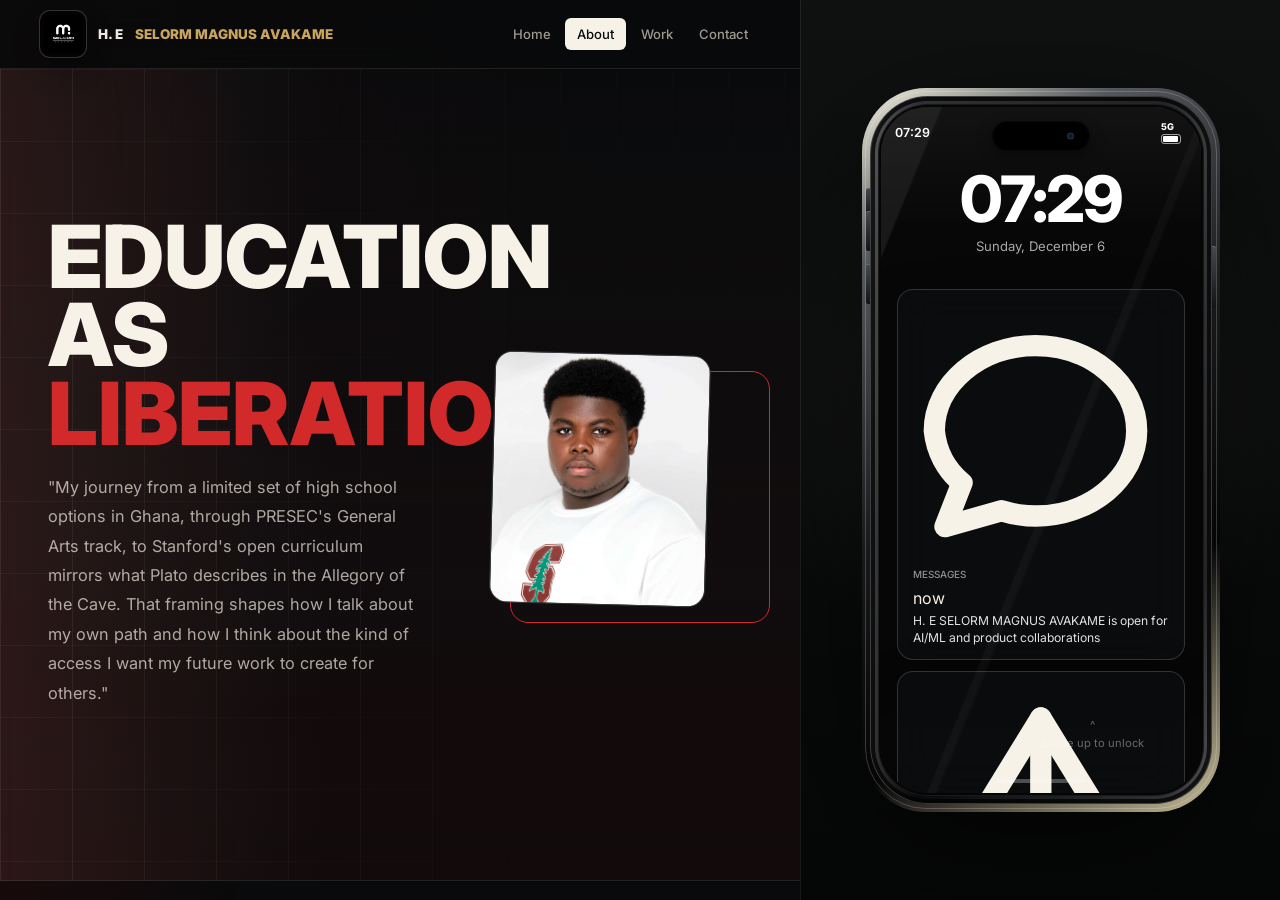
==== about.html @ 9b8eb547 "m" ====
<!doctype html>
<html lang="en">
  <head>
    <meta charset="UTF-8" />
    <meta name="viewport" content="width=device-width, initial-scale=1.0" />
    <title>About · H. E SELORM MAGNUS AVAKAME | Stanford CS</title>
    <link rel="preconnect" href="https://fonts.googleapis.com" />
    <link
      href="https://fonts.googleapis.com/css2?family=Lora:ital,wght@0,400;0,500;0,600;1,400;1,500&family=Inter:wght@300;400;500;600;700;800&family=JetBrains+Mono:wght@400;500&display=swap"
      rel="stylesheet"
    />
    <style>
      *,
      *::before,
      *::after {
        box-sizing: border-box;
        margin: 0;
        padding: 0;
      }
      :root {
        --bg: #0b0a0f;
        --bg2: #111018;
        --surface: rgba(255, 255, 255, 0.03);
        --surface2: rgba(255, 255, 255, 0.065);
        --border: rgba(255, 255, 255, 0.07);
        --border2: rgba(255, 255, 255, 0.13);
        --text: #ede9e0;
        --text2: #9e9a90;
        --text3: #5a5750;
        --accent: #8c1515;
        --accent2: #b83a4b;
        --teal: #2bae66;
      }
      html {
        scroll-behavior: smooth;
        scrollbar-width: thin;
      }
      body {
        background: var(--bg);
        color: var(--text);
        font-family: "Inter", sans-serif;
        overflow-x: hidden;
        line-height: 1.6;
      }
      body.light {
        --bg: #f7f4ef;
        --bg2: #ede9e0;
        --surface: rgba(0, 0, 0, 0.03);
        --surface2: rgba(0, 0, 0, 0.055);
        --border: rgba(0, 0, 0, 0.07);
        --border2: rgba(0, 0, 0, 0.13);
        --text: #18160f;
        --text2: #5a5750;
        --text3: #a09890;
      }
      .layout {
        display: grid;
        grid-template-columns: 1fr 480px;
        min-height: 100vh;
      }
      .portfolio-side {
        overflow-y: auto;
        height: 100vh;
      }
      .iphone-side {
        position: sticky;
        top: 0;
        height: 100vh;
        display: flex;
        align-items: center;
        justify-content: center;
        background: radial-gradient(
          ellipse 70% 80% at 60% 40%,
          #1a1535 0%,
          var(--bg) 70%
        );
        border-left: 1px solid var(--border);
        overflow: hidden;
        user-select: none;
        isolation: isolate;
      }

      /* ── NAV ── */
      nav {
        position: sticky;
        top: 0;
        z-index: 100;
        backdrop-filter: blur(24px);
        background: rgba(11, 10, 15, 0.75);
        border-bottom: 1px solid var(--border);
        padding: 0 2.5rem;
      }
      body.light nav {
        background: rgba(247, 244, 239, 0.85);
      }
      .nav-inner {
        display: flex;
        align-items: center;
        justify-content: space-between;
        height: 60px;
        gap: 0.5rem;
      }
      .nav-logo {
        font-family: "Lora", serif;
        font-size: 1.15rem;
        font-weight: 500;
        color: var(--text);
        white-space: nowrap;
        flex-shrink: 0;
      }
      .nav-logo em {
        color: var(--accent);
        font-style: italic;
      }
      .nav-links {
        display: flex;
        gap: 0.15rem;
      }
      .nav-links a {
        color: var(--text2);
        text-decoration: none;
        font-size: 0.82rem;
        font-weight: 500;
        padding: 0.35rem 0.75rem;
        border-radius: 100px;
        transition: all 0.2s;
        white-space: nowrap;
      }
      .nav-links a:hover,
      .nav-links a.active {
        color: var(--text);
        background: var(--surface2);
      }
      .nav-right {
        display: flex;
        gap: 0.5rem;
        align-items: center;
        flex-shrink: 0;
      }
      .theme-btn {
        background: var(--surface);
        border: 1px solid var(--border2);
        color: var(--text2);
        border-radius: 100px;
        padding: 0.35rem 0.9rem;
        cursor: pointer;
        font-size: 0.78rem;
        white-space: nowrap;
      }

      /* Hamburger — never shown */
      .nav-hamburger {
        display: none;
      }
      .nav-drawer {
        display: none;
      }

      .scroll-progress {
        position: fixed;
        top: 0;
        left: 0;
        height: 2px;
        background: var(--accent);
        z-index: 999;
        transition: width 0.1s;
      }
      .hero {
        padding: 5rem 2.75rem 4rem;
        border-bottom: 1px solid var(--border);
      }
      .hero-inner {
        display: grid;
        grid-template-columns: 1fr auto;
        gap: 2.5rem;
        align-items: center;
      }
      .hero-kicker {
        display: inline-flex;
        align-items: center;
        gap: 0.6rem;
        font-family: "JetBrains Mono", monospace;
        font-size: 0.7rem;
        color: var(--accent);
        letter-spacing: 0.14em;
        text-transform: uppercase;
        margin-bottom: 2rem;
      }
      .hero-kicker::before {
        content: "";
        width: 2rem;
        height: 1px;
        background: var(--accent);
      }
      .hero h1 {
        font-family: "Lora", serif;
        font-size: clamp(2.2rem, 4vw, 3.4rem);
        font-weight: 500;
        line-height: 1.12;
        margin-bottom: 1.25rem;
      }
      .hero h1 em {
        font-style: italic;
        color: var(--accent);
      }
      .hero-body {
        color: var(--text2);
        font-size: 0.95rem;
        max-width: 400px;
        line-height: 1.8;
        margin-bottom: 2rem;
      }
      .hero-image-col {
        flex-shrink: 0;
      }
      .profile-img {
        width: 200px;
        height: 200px;
        border-radius: 50%;
        object-fit: cover;
        border: 3px solid var(--accent);
        display: block;
      }
      .btn-primary {
        background: var(--accent);
        color: #fff;
        border: none;
        padding: 0.7rem 1.6rem;
        border-radius: 100px;
        font-size: 0.85rem;
        font-weight: 600;
        cursor: pointer;
        transition: all 0.22s;
      }
      .btn-primary:hover {
        background: var(--accent2);
        transform: translateY(-1px);
      }
      section {
        padding: 4.5rem 2.75rem;
        border-bottom: 1px solid var(--border);
      }
      .section-label {
        font-family: "JetBrains Mono", monospace;
        font-size: 0.68rem;
        color: var(--accent);
        letter-spacing: 0.14em;
        text-transform: uppercase;
        margin-bottom: 0.9rem;
      }
      .section-title {
        font-family: "Lora", serif;
        font-size: clamp(1.6rem, 2.5vw, 2.1rem);
        font-weight: 500;
        margin-bottom: 2.25rem;
      }
      .section-title em {
        font-style: italic;
        color: var(--accent);
      }
      .about-copy-full p {
        color: var(--text2);
        margin-bottom: 1rem;
        line-height: 1.85;
        font-size: 0.95rem;
      }
      .skills-cols {
        display: grid;
        grid-template-columns: 1fr 1fr;
        gap: 1rem;
      }
      .skill-group {
        background: var(--surface);
        border: 1px solid var(--border);
        border-radius: 14px;
        padding: 1.2rem;
      }
      .skill-group-name {
        font-size: 0.68rem;
        font-weight: 600;
        text-transform: uppercase;
        color: var(--text3);
        margin-bottom: 0.8rem;
      }
      .pill {
        background: var(--surface2);
        border: 1px solid var(--border);
        border-radius: 100px;
        padding: 0.25rem 0.7rem;
        font-size: 0.72rem;
        color: var(--text2);
        display: inline-block;
        margin: 0.2rem 0.2rem 0 0;
      }
      .service-row {
        display: grid;
        grid-template-columns: auto 1fr auto;
        gap: 1.25rem;
        padding: 1.2rem;
        background: var(--surface);
        border: 1px solid var(--border);
        border-radius: 14px;
        margin-bottom: 0.75rem;
      }
      .service-row:hover {
        border-color: var(--border2);
        background: var(--surface2);
      }
      .svc-num {
        font-family: "JetBrains Mono", monospace;
        font-size: 0.65rem;
        color: var(--text3);
      }
      .svc-title {
        font-size: 0.9rem;
        font-weight: 500;
        margin-bottom: 0.2rem;
      }
      .svc-desc {
        font-size: 0.78rem;
        color: var(--text2);
        line-height: 1.6;
      }
      footer {
        border-top: 1px solid var(--border);
        padding: 1.5rem 2.75rem;
        display: flex;
        justify-content: space-between;
        align-items: center;
      }
      footer p {
        font-size: 0.72rem;
        color: var(--text3);
      }
      .social-row {
        display: flex;
        gap: 0.4rem;
      }
      .soc {
        width: 32px;
        height: 32px;
        border-radius: 7px;
        background: var(--surface);
        border: 1px solid var(--border);
        display: flex;
        align-items: center;
        justify-content: center;
        color: var(--text2);
        text-decoration: none;
        font-size: 0.7rem;
        font-weight: 600;
      }
      .soc:hover {
        border-color: var(--accent);
        color: var(--accent);
      }

      /* iPhone */
      .iphone-aura {
        position: absolute;
        inset: -30px;
        border-radius: 80px;
        background: radial-gradient(
          ellipse at center,
          rgba(91, 95, 214, 0.12) 0%,
          transparent 65%
        );
        animation: aura 5s ease-in-out infinite alternate;
      }
      @keyframes aura {
        to { opacity: 0.6; }
      }
      .iphone-wrap {
        position: relative;
        width: 320px;
        height: 680px;
        filter: drop-shadow(0 40px 70px rgba(0, 0, 0, 0.75));
        z-index: 1;
      }
      .iphone-frame {
        position: absolute;
        inset: 0;
        border-radius: 52px;
        background: linear-gradient(145deg, #3f3f41 0%, #2c2c2e 35%, #1c1c1e 70%, #2a2a2c 100%);
        box-shadow:
          inset 0 0 0 1px rgba(255, 255, 255, 0.14),
          inset 0 1px 0 rgba(255, 255, 255, 0.22),
          0 0 0 0.5px #000;
      }
      .iphone-screen {
        position: absolute;
        top: 7px; left: 7px; right: 7px; bottom: 7px;
        border-radius: 45px;
        overflow: hidden;
        background: #000;
        isolation: isolate;
        overscroll-behavior: contain;
      }
      .iphone-screen-inner {
        position: absolute;
        inset: 0;
        overflow-y: auto;
        overscroll-behavior: contain;
      }
      .phone-btn-l {
        position: absolute;
        left: -4px;
        background: #2c2c2e;
        width: 4px;
        border-radius: 2px 0 0 2px;
      }
      .phone-btn-r {
        position: absolute;
        right: -4px;
        background: #2c2c2e;
        width: 4px;
        border-radius: 0 2px 2px 0;
      }
      .vol-up { top: 115px; height: 40px; }
      .vol-dn { top: 168px; height: 40px; }
      .mute { top: 92px; height: 28px; }
      .power { top: 150px; height: 62px; }
      .camera-bump {
        position: absolute;
        top: 13px; right: 13px;
        width: 60px; height: 60px;
        background: linear-gradient(145deg, #3a3a3c, #2c2c2e);
        border-radius: 16px;
        border: 1px solid rgba(255, 255, 255, 0.08);
        display: flex;
        align-items: center;
        justify-content: center;
      }
      .cam-lenses {
        display: grid;
        grid-template-columns: 1fr 1fr;
        gap: 3px;
        padding: 4px;
      }
      .cam-lens {
        width: 13px; height: 13px;
        border-radius: 50%;
        background: #1a1a1c;
        border: 1px solid rgba(255, 255, 255, 0.1);
        box-shadow: inset 0 0 5px rgba(91, 95, 214, 0.2);
      }
      .cam-lens.small { width: 9px; height: 9px; background: #111; margin-top: 4px; }
      .cam-flash {
        position: absolute;
        bottom: 10px; right: 10px;
        width: 6px; height: 6px;
        border-radius: 50%;
        background: #c9a96e;
        box-shadow: 0 0 5px rgba(201, 169, 110, 0.5);
      }
      .dynamic-island {
        position: absolute;
        top: 12px; left: 50%;
        transform: translateX(-50%);
        width: 90px; height: 28px;
        background: #000;
        border-radius: 20px;
        z-index: 50;
        transition: all 0.4s cubic-bezier(0.34, 1.56, 0.64, 1);
        cursor: pointer;
      }
      .dynamic-island.expanded { width: 220px; height: 72px; top: 8px; }
      .di-content {
        display: none;
        align-items: center;
        justify-content: space-between;
        padding: 0.45rem 0.85rem;
        height: 100%;
      }
      .dynamic-island.expanded .di-content { display: flex; }
      .di-music { font-size: 0.6rem; color: rgba(255, 255, 255, 0.7); }
      .di-music strong { display: block; color: #fff; font-size: 0.65rem; margin-bottom: 0.1rem; }
      .di-bars { display: flex; gap: 2px; align-items: flex-end; height: 16px; }
      .di-bar { width: 3px; background: #c9a96e; border-radius: 2px; animation: dibar 1s ease-in-out infinite alternate; }
      .di-bar:nth-child(1) { height: 40%; }
      .di-bar:nth-child(2) { animation-delay: 0.2s; height: 60%; }
      .di-bar:nth-child(3) { animation-delay: 0.4s; height: 100%; }
      @keyframes dibar { to { transform: scaleY(1.8); } }
      .di-cover { width: 36px; height: 36px; border-radius: 8px; flex-shrink: 0; display: flex; align-items: center; justify-content: center; font-size: 1.1rem; }
      .status-bar {
        position: absolute;
        top: 0; left: 0; right: 0;
        height: 50px; z-index: 40;
        display: flex; align-items: center; justify-content: space-between;
        padding: 0 1.2rem 0 0.9rem;
      }
      .status-time { font-size: 0.78rem; font-weight: 600; color: #fff; margin-top: 2px; }
      .battery { display: flex; align-items: center; gap: 1px; }
      .battery-body { width: 20px; height: 10px; border: 1.5px solid rgba(255,255,255,0.6); border-radius: 3px; position: relative; overflow: hidden; }
      .battery-fill { position: absolute; top: 1px; left: 1px; bottom: 1px; width: 80%; background: #fff; border-radius: 1px; }
      .battery-tip { width: 2px; height: 5px; background: rgba(255,255,255,0.4); border-radius: 0 1px 1px 0; }
      .scroll-pill {
        position: absolute;
        bottom: 10px; left: 50%;
        transform: translateX(-50%);
        width: 90px; height: 4px;
        background: rgba(255,255,255,0.28);
        border-radius: 3px; z-index: 50; cursor: pointer;
      }
      #lock-screen {
        background: linear-gradient(160deg, #0a0a2e 0%, #1a0a3e 40%, #0d1b3e 100%);
        display: flex; flex-direction: column; align-items: center;
        justify-content: flex-start; padding-top: 60px; cursor: pointer;
      }
      .lock-bg-orb {
        position: absolute; width: 200px; height: 200px; border-radius: 50%;
        background: radial-gradient(circle, rgba(91,95,214,0.28) 0%, transparent 70%);
        top: 28%; left: 50%; transform: translateX(-50%); pointer-events: none;
      }
      .lock-time { font-size: 4rem; font-weight: 200; color: #fff; letter-spacing: -0.04em; line-height: 1; margin-bottom: 0.3rem; position: relative; z-index: 1; font-family: "Lora", serif; }
      .lock-date { font-size: 0.82rem; color: rgba(255,255,255,0.65); position: relative; z-index: 1; margin-bottom: 2rem; }
      .lock-notif {
        background: rgba(255,255,255,0.11); backdrop-filter: blur(20px);
        border: 1px solid rgba(255,255,255,0.14); border-radius: 16px;
        padding: 0.85rem 0.95rem; margin: 0 1rem 0.7rem;
        width: calc(100% - 2rem); position: relative; z-index: 1;
      }
      .notif-app { font-size: 0.62rem; color: rgba(255,255,255,0.55); margin-bottom: 0.22rem; font-weight: 500; }
      .notif-text { font-size: 0.76rem; color: rgba(255,255,255,0.88); line-height: 1.4; }
      .faceid-ring {
        width: 46px; height: 46px; border-radius: 50%;
        border: 2px solid rgba(255,255,255,0.28);
        display: flex; align-items: center; justify-content: center;
        margin: 0 auto 1.4rem; animation: faceid 3s ease-in-out infinite;
        position: relative; z-index: 1;
      }
      @keyframes faceid {
        0%, 100% { border-color: rgba(255,255,255,0.2); box-shadow: none; }
        50% { border-color: rgba(201,169,110,0.8); box-shadow: 0 0 16px rgba(201,169,110,0.35); }
      }
      .swipe-hint { position: absolute; bottom: 2.5rem; left: 50%; transform: translateX(-50%); text-align: center; color: rgba(255,255,255,0.38); font-size: 0.7rem; z-index: 1; pointer-events: none; }
      .swipe-arrow { display: block; animation: swipeup 2s ease-in-out infinite; }
      @keyframes swipeup {
        0%, 100% { transform: translateY(0); opacity: 0.38; }
        50% { transform: translateY(-9px); opacity: 0.8; }
      }
      #home-screen {
        background: linear-gradient(160deg, #0d0d2e 0%, #1a0d3d 50%, #0a1528 100%);
        display: none; flex-direction: column; overflow: hidden;
      }
      .home-wallpaper-orb { position: absolute; width: 260px; height: 260px; border-radius: 50%; background: radial-gradient(circle, rgba(79,70,229,0.22) 0%, transparent 70%); top: 13%; left: 50%; transform: translateX(-50%); pointer-events: none; }
      .home-wallpaper-orb2 { position: absolute; width: 150px; height: 150px; border-radius: 50%; background: radial-gradient(circle, rgba(44,196,168,0.13) 0%, transparent 70%); bottom: 22%; right: 8%; pointer-events: none; }
      .home-grid { padding: 54px 14px 8px; display: grid; grid-template-columns: repeat(4, 1fr); gap: 11px; flex: 1; position: relative; z-index: 5; align-content: start; }
      .app-icon { display: flex; flex-direction: column; align-items: center; gap: 5px; cursor: pointer; transition: transform 0.15s; -webkit-tap-highlight-color: transparent; user-select: none; }
      .app-icon:active { transform: scale(0.86); }
      .app-icon-img { width: 48px; height: 48px; border-radius: 12px; display: flex; align-items: center; justify-content: center; box-shadow: 0 4px 14px rgba(0,0,0,0.45); position: relative; overflow: hidden; }
      .app-label { font-size: 0.58rem; color: rgba(255,255,255,0.83); font-weight: 500; text-align: center; text-shadow: 0 1px 3px rgba(0,0,0,0.6); }
      .dock { position: absolute; bottom: 16px; left: 14px; right: 14px; background: rgba(255,255,255,0.11); backdrop-filter: blur(22px); border: 1px solid rgba(255,255,255,0.14); border-radius: 20px; padding: 11px; display: grid; grid-template-columns: repeat(4, 1fr); gap: 8px; z-index: 10; }
      .widget-row { padding: 0 14px 12px; display: flex; gap: 9px; position: relative; z-index: 5; }
      .widget { background: rgba(255,255,255,0.09); backdrop-filter: blur(15px); border: 1px solid rgba(255,255,255,0.09); border-radius: 14px; flex: 1; padding: 0.6rem; overflow: hidden; }
      .widget-title { font-size: 0.54rem; color: rgba(255,255,255,0.48); text-transform: uppercase; letter-spacing: 0.08em; margin-bottom: 0.25rem; }
      .widget-val { font-size: 1.2rem; font-weight: 700; color: #fff; }
      #app-screen { position: absolute; inset: 0; background: #f2f2f7; display: none; flex-direction: column; z-index: 70; border-radius: 45px; overflow: hidden; opacity: 0; transform: scale(0.85); transition: all 0.35s cubic-bezier(0.34, 1.56, 0.64, 1); }
      #app-screen.visible { display: flex; opacity: 1; transform: scale(1); }
      .app-header { padding: 52px 0.95rem 0.95rem; display: flex; align-items: center; justify-content: space-between; flex-shrink: 0; }
      .app-header-title { font-size: 0.95rem; font-weight: 700; color: #fff; }
      .app-close { background: rgba(255,255,255,0.2); border: none; color: #fff; width: 28px; height: 28px; border-radius: 50%; display: flex; align-items: center; justify-content: center; cursor: pointer; font-size: 0.9rem; }
      .app-body { flex: 1; overflow-y: scroll; -webkit-overflow-scrolling: touch; padding: 0.85rem; background: #f2f2f7; overscroll-behavior: contain; }
      .app-body::-webkit-scrollbar { width: 0; }
      #control-center { position: absolute; inset: 0; background: rgba(0,0,0,0.5); backdrop-filter: blur(32px); z-index: 60; display: none; padding: 58px 11px 18px; flex-direction: column; gap: 9px; }
      #control-center.visible { display: flex; }
      .cc-row { display: grid; grid-template-columns: 1fr 1fr; gap: 9px; }
      .cc-tile { background: rgba(255,255,255,0.14); border-radius: 14px; padding: 0.8rem; display: flex; align-items: center; gap: 0.55rem; cursor: pointer; }
      .cc-tile.wide { grid-column: span 2; }
      .cc-tile-label { font-size: 0.7rem; color: #fff; font-weight: 500; }
      .cc-close { align-self: center; background: rgba(255,255,255,0.14); border: none; color: #fff; width: 36px; height: 36px; border-radius: 50%; font-size: 0.9rem; cursor: pointer; margin-top: auto; }

      /* ── RESPONSIVE ── */
      @media (max-width: 960px) {
        .layout { grid-template-columns: 1fr; }
        .iphone-side { display: none; }
        .hero-inner { grid-template-columns: 1fr; text-align: center; }
        .hero-image-col { display: flex; justify-content: center; }
        .profile-img { width: 150px; height: 150px; }
        .hero-body { max-width: 100%; }
        .hero h1 { font-size: clamp(1.9rem, 6vw, 2.8rem); }
        section { padding: 3rem 1.5rem; }
        .hero { padding: 3.5rem 1.5rem 3rem; }
        nav { padding: 0 1.5rem; }
        footer { padding: 1.5rem; }
      }

      @media (max-width: 640px) {
        nav { padding: 0 1rem; }
        .nav-logo { font-size: 0.95rem; }
        .nav-links a { font-size: 0.75rem; padding: 0.3rem 0.55rem; }
        .theme-btn { padding: 0.3rem 0.65rem; font-size: 0.73rem; }
        .skills-cols { grid-template-columns: 1fr; }
      }

      @media (max-width: 400px) {
        .nav-links a { font-size: 0.7rem; padding: 0.28rem 0.45rem; }
        .theme-btn { display: none; }
      }
    </style>
    <link rel="icon" href="images/logo.jpeg" type="image/jpeg" />
    <link rel="stylesheet" href="css/explosive.css" />
    <link rel="stylesheet" href="css/studio.css?v=profile-links1" />
  </head>
  <body>
    <div class="scroll-progress" id="scrollProgress"></div>

    <div class="layout">
      <div class="portfolio-side" id="portfolioSide">
        <nav>
          <div class="nav-inner">
            <div class="nav-logo">
              <span class="brand-logo" aria-hidden="true">
                <img class="brand-logo-img" data-asset="logo" src="images/logo.jpeg" alt="" onerror="this.hidden=true;this.nextElementSibling.hidden=false" />
                <span class="brand-logo-fallback" hidden>SM</span>
              </span>
              H. E <em>SELORM MAGNUS AVAKAME</em>
            </div>
            <div class="nav-links">
              <a href="index.html">Home</a>
              <a href="about.html" class="active">About</a>
              <a href="work.html">Work</a>
              <a href="contact.html">Contact</a>
            </div>
          </div>
        </nav>

        <section class="hero" id="hero">
          <div class="hero-inner">
            <div class="hero-text">
              <!-- <div class="hero-kicker">Personal Story</div> -->
              <h1>Education as <em>liberation.</em></h1>
              <p class="hero-body">
                "My journey from a limited set of high school options in Ghana,
                through PRESEC's General Arts track, to Stanford's open
                curriculum mirrors what Plato describes in the Allegory of the
                Cave. That framing shapes how I talk about my own path and how I
                think about the kind of access I want my future work to create
                for others."
              </p>
            </div>
            <div class="hero-image-col">
              <img
                class="profile-img profile-image profile-photo"
                data-asset="portrait"
                src="images/selorm.jpeg"
                alt="H. E SELORM MAGNUS AVAKAME"
                onerror="this.hidden=true;this.nextElementSibling.hidden=false"
              />
              <div
                class="profile-img profile-image profile-mark"
                role="img"
                aria-label="H. E SELORM MAGNUS AVAKAME"
                hidden
              >
                SM
              </div>
            </div>
          </div>
        </section>

        <section id="full-bio">
          <div class="section-label">Extended Bio</div>
          <h2 class="section-title">
            From Accra to Stanford,<br /><em>building with purpose.</em>
          </h2>
          <div class="about-copy-full">
            <p>
              I am a sophomore studying Computer Science (AI track) at Stanford
              University, with additional study for a minor in Earth Systems. I
              came to Stanford as an international student from Accra, Ghana, on
              a full ride for a
              <strong>$400,000 Leland Scholarship</strong> covering meals,
              tuition, room, and board.
            </p>
            <p>
              My long-term goal is to launch a climate tech startup at the
              intersection of AI, machine learning, and human-computer
              interaction, while building an accelerator for African startups.
              The work I am most proud of so far sits at the meeting point of
              software and social impact: a published iOS app shipped to
              thousands of users, a Flutter safety app that won a national
              hackathon, and earlier work upcycling plastic waste into school
              furniture in Ghana.
            </p>
            <p>
              I think of education as liberation and self-discovery. My journey
              from a limited set of high school options in Ghana, through
              PRESEC's General Arts track, to Stanford's open curriculum mirrors
              what Plato describes in the Allegory of the Cave. That framing
              shapes how I talk about my own path and how I think about the kind
              of access I want my future work to create for others.
            </p>
            <p>
              When I'm not coding, you'll find me deeply embedded in Football
              Twitter culture (which became the subject of my PWR 2 paper),
              learning to swim at Stanford, or exploring Japanese, American, and
              Indian/Pakistani cuisine around the Bay Area. My partner is based
              at Kenyatta University in Nairobi, and I split my time between
              Ujamaa House and Accra during breaks.
            </p>
          </div>
        </section>

        <section id="philosophy">
          <div class="section-label">My Philosophy</div>
          <h2 class="section-title">What drives me.</h2>
          <div class="service-row">
            <span class="svc-num">01</span>
            <div>
              <div class="svc-title">Education as Liberation</div>
              <div class="svc-desc">
                I believe access to quality education is the most powerful lever
                for changing lives and communities. The Leland Scholarship made
                Stanford possible for me — I want to build similar pathways for
                others.
              </div>
            </div>
          </div>
          <div class="service-row">
            <span class="svc-num">02</span>
            <div>
              <div class="svc-title">AI for Climate & Africa</div>
              <div class="svc-desc">
                Technology should serve the places and people who need it most —
                not just the wealthiest markets. My AI/ML building focus
                on adapting AI to smallholder agriculture and climate
                resilience.
              </div>
            </div>
          </div>
          <div class="service-row">
            <span class="svc-num">03</span>
            <div>
              <div class="svc-title">Building in Public</div>
              <div class="svc-desc">
                I share what I learn so others can follow. Open source, open
                notes, open doors. The projects I build are documented, the
                work I do is shared, and the accelerator I'm building is
                designed to be replicated.
              </div>
            </div>
          </div>
        </section>

        <section id="interests">
          <div class="section-label">Beyond the Classroom</div>
          <h2 class="section-title">What I do for <em>fun.</em></h2>
          <div class="skills-cols">
            <div class="skill-group">
              <div class="skill-group-name">Football (Soccer)</div>
              <div class="skill-pills">
                <span class="pill">Massive fan</span
                ><span class="pill">Football Twitter</span
                ><span class="pill">PWR paper subject</span>
              </div>
            </div>
            <div class="skill-group">
              <div class="skill-group-name">Creative</div>
              <div class="skill-pills">
                <span class="pill">Photography</span
                ><span class="pill">Drawing</span
                ><span class="pill">Swimming (learning!)</span>
              </div>
            </div>
            <div class="skill-group">
              <div class="skill-group-name">Food</div>
              <div class="skill-pills">
                <span class="pill">Japanese sushi</span
                ><span class="pill">American burgers</span
                ><span class="pill">Indian/Pakistani</span>
              </div>
            </div>
            <div class="skill-group">
              <div class="skill-group-name">Community</div>
              <div class="skill-pills">
                <span class="pill">Partner at Kenyatta University</span
                ><span class="pill">Ujamaa House resident (2025–2027)</span>
              </div>
            </div>
          </div>
        </section>

        <footer>
          <p>© 2025 H. E SELORM MAGNUS AVAKAME — Stanford, CA</p>
          <div class="social-row">
            <a href="https://github.com/smagnusavakame" class="soc" target="_blank" rel="noreferrer">GH</a>
            <a href="https://www.linkedin.com/in/selavamag/?isSelfProfile=false" class="soc" target="_blank" rel="noreferrer">LI</a>
            <a href="mailto:smagnusa@stanford.edu" class="soc">EM</a>
          </div>
        </footer>
      </div>

      <div class="iphone-side">
        <div class="iphone-aura"></div>
        <div class="iphone-wrap">
          <div class="phone-btn-l mute"></div>
          <div class="phone-btn-l vol-up"></div>
          <div class="phone-btn-l vol-dn"></div>
          <div class="phone-btn-r power"></div>
          <div class="iphone-frame">
            <div class="camera-bump">
              <div class="cam-lenses">
                <div class="cam-lens"></div>
                <div class="cam-lens"></div>
                <div class="cam-lens small"></div>
              </div>
              <div class="cam-flash"></div>
            </div>
          </div>
          <div class="iphone-screen" id="iphoneScreen">
            <div class="dynamic-island" id="dynamicIsland">
              <div class="di-content">
                <div class="di-cover" style="background: #8c1515">🎵</div>
                <div class="di-music">
                  <strong id="diTitle">Afrobeats Mix</strong
                  ><span id="diSub">Now Playing</span>
                </div>
                <div class="di-bars">
                  <div class="di-bar"></div>
                  <div class="di-bar"></div>
                  <div class="di-bar"></div>
                </div>
              </div>
            </div>
            <div class="status-bar">
              <div class="status-time" id="statusTime">9:41</div>
              <div class="battery">
                <div class="battery-body"><div class="battery-fill"></div></div>
                <div class="battery-tip"></div>
              </div>
            </div>
            <div class="scroll-pill" id="scrollPill" onclick="goHome()"></div>
            <div id="control-center">
              <div class="cc-row">
                <div class="cc-tile" onclick="ccToggle(this)">
                  <div class="cc-tile-label">Wi-Fi</div>
                </div>
                <div class="cc-tile" onclick="ccToggle(this)">
                  <div class="cc-tile-label">Bluetooth</div>
                </div>
              </div>
              <div class="cc-row">
                <div class="cc-tile wide" style="flex-direction:column;align-items:flex-start;gap:0.4rem">
                  <div class="cc-tile-label">Brightness</div>
                  <input type="range" class="cc-slider" value="70" />
                </div>
              </div>
              <button class="cc-close" onclick="closeCC()">✕</button>
            </div>
            <div class="iphone-screen-inner" id="lock-screen">
              <div class="lock-bg-orb"></div>
              <div class="lock-time" id="lockTime">9:41</div>
              <div class="lock-date" id="lockDate">Stanford · June 2026</div>
              <div class="faceid-ring">👤</div>
              <div class="lock-notif">
                <div class="notif-app">Portfolio</div>
                <div class="notif-text">H. E SELORM MAGNUS AVAKAME is open for AI/ML collaborations</div>
              </div>
              <div class="lock-notif">
                <div class="notif-app">Katalyze Africa</div>
                <div class="notif-text">New chapter application received from Nairobi</div>
              </div>
              <div class="swipe-hint">
                <span class="swipe-arrow">↑</span>Swipe up to unlock
              </div>
            </div>
            <div class="iphone-screen-inner" id="home-screen">
              <div class="home-wallpaper-orb"></div>
              <div class="home-wallpaper-orb2"></div>
              <div class="home-grid" id="homeGrid"></div>
              <div class="widget-row">
                <div class="widget">
                  <div class="widget-title">GPA</div>
                  <div class="widget-val">3.94</div>
                </div>
                <div class="widget">
                  <div class="widget-title">Apps</div>
                  <div class="widget-val">1k+</div>
                </div>
                <div class="widget">
                  <div class="widget-title">Countries</div>
                  <div class="widget-val">8+</div>
                </div>
              </div>
              <div class="dock" id="dock"></div>
            </div>
            <div class="iphone-screen-inner" id="app-screen">
              <div class="app-header" id="appHeader">
                <div class="app-header-title" id="appTitle">App</div>
                <button class="app-close" onclick="closeApp()">✕</button>
              </div>
              <div class="app-body" id="appBody"></div>
            </div>
          </div>
        </div>
      </div>
    </div>

    <script>
      let unlocked = false, currentApp = null;

      function updateClock() {
        const n = new Date(),
          h = n.getHours().toString().padStart(2, "0"),
          m = n.getMinutes().toString().padStart(2, "0"),
          t = h + ":" + m;
        if (document.getElementById("statusTime"))
          document.getElementById("statusTime").textContent = t;
        if (document.getElementById("lockTime"))
          document.getElementById("lockTime").textContent = t;
        const days = ["Sunday","Monday","Tuesday","Wednesday","Thursday","Friday","Saturday"],
          months = ["January","February","March","April","May","June","July","August","September","October","November","December"];
        if (document.getElementById("lockDate"))
          document.getElementById("lockDate").textContent =
            days[n.getDay()] + ", " + months[n.getMonth()] + " " + n.getDate();
      }
      updateClock();
      setInterval(updateClock, 30000);

      function toggleTheme() { document.body.classList.toggle("light"); }

      const ps = document.getElementById("portfolioSide"),
        sp = document.getElementById("scrollProgress");
      ps.addEventListener("scroll", function () {
        const pct = (ps.scrollTop / (ps.scrollHeight - ps.clientHeight)) * 100;
        sp.style.width = pct + "%";
      });

      const lockDiv = document.getElementById("lock-screen"),
        homeDiv = document.getElementById("home-screen");

      function unlock() {
        if (unlocked) return;
        unlocked = true;
        lockDiv.style.transition = "transform .4s ease,opacity .4s";
        lockDiv.style.transform = "translateY(-100%)";
        lockDiv.style.opacity = "0";
        setTimeout(() => {
          lockDiv.style.display = "none";
          homeDiv.style.display = "flex";
          homeDiv.style.opacity = "1";
          renderHomeScreen();
        }, 380);
      }
      lockDiv.addEventListener("click", unlock);

      function goHome() {
        const appScr = document.getElementById("app-screen");
        if (appScr.classList.contains("visible")) { closeApp(); return; }
        if (document.getElementById("control-center").classList.contains("visible")) closeCC();
      }
      function closeCC() { document.getElementById("control-center").classList.remove("visible"); }
      function ccToggle(el) { el.style.background = el.style.background ? "" : "rgba(255,255,255,0.28)"; }
      function closeApp() { document.getElementById("app-screen").classList.remove("visible"); currentApp = null; }
      function openApp(name) {
        if (!unlocked) unlock();
        currentApp = name;
        const titles = { portfolio: "About Magnus", projects: "Projects", skills: "Skills", resume: "Resume", contact: "Contact", music: "Music" };
        document.getElementById("appTitle").textContent = titles[name] || name;
        document.getElementById("appHeader").style.background = "linear-gradient(135deg,#8C1515,#b83a3a)";
        let html = "";
        if (name === "portfolio")
          html = `<div style="background:#8C1515;padding:1rem;border-radius:12px;color:#fff;margin-bottom:.7rem"><div style="font-size:1rem;font-weight:700">H. E SELORM MAGNUS AVAKAME</div><div>Stanford CS · AI Track · Leland Scholar</div></div><div style="padding:.5rem 0;color:#333;font-size:.82rem;line-height:1.7">CS student at Stanford. Building at intersection of AI, climate tech, and African innovation. Founder of Katalyze Africa. 2x African Service Fellow.</div>`;
        else if (name === "projects")
          html = `<div style="background:#fff;border-radius:12px;margin-bottom:.7rem;padding:.8rem"><div style="font-weight:600">Drop It Off — iOS App</div><div style="font-size:.75rem;color:#666">4.8★ · 1K+ downloads · Swift + Firebase</div></div><div style="background:#fff;border-radius:12px;margin-bottom:.7rem;padding:.8rem"><div style="font-weight:600">CS124 AI Booking Agent</div><div style="font-size:.75rem;color:#666">Python · DSPy · ReAct pattern</div></div>`;
        else if (name === "resume")
          html = `<div style="background:#fff;border-radius:12px;padding:1rem"><div style="font-weight:700">H. E SELORM MAGNUS AVAKAME</div><div>Stanford CS · Class of 2028</div><div style="font-size:.7rem;color:#8e8e93;margin-top:.5rem">Leland Scholar · 2x African Service Fellow</div><button onclick="window.downloadResume ? downloadResume() : showToast('resume','Resume','Download started','Resume')" style="margin-top:1rem;width:100%;background:#8C1515;padding:.6rem;border-radius:8px;border:none;color:#fff;font-weight:600;cursor:pointer">Download Resume PDF</button></div>`;
        else html = '<div style="padding:1rem;color:#8e8e93;text-align:center">Coming soon</div>';
        document.getElementById("appBody").innerHTML = html;
        document.getElementById("app-screen").classList.add("visible");
      }

      function renderHomeScreen() {
        const grid = document.getElementById("homeGrid"), dock = document.getElementById("dock");
        const apps = [
          { name: "portfolio", label: "About", icon: "🏠" },
          { name: "projects", label: "Projects", icon: "🚀" },
          { name: "skills", label: "Skills", icon: "⚡" },
          { name: "resume", label: "Resume", icon: "📄" },
          { name: "contact", label: "Contact", icon: "✉️" },
          { name: "music", label: "Music", icon: "🎵" },
        ];
        if (grid)
          grid.innerHTML = apps.map(a => `<div class="app-icon" onclick="openApp('${a.name}')"><div class="app-icon-img" style="background:linear-gradient(135deg,#8C1515,#b83a3a)">${a.icon}</div><div class="app-label">${a.label}</div></div>`).join("");
        if (dock)
          dock.innerHTML = apps.slice(0, 4).map(a => `<div class="app-icon" onclick="openApp('${a.name}')"><div class="app-icon-img" style="background:linear-gradient(135deg,#8C1515,#b83a3a)">${a.icon}</div></div>`).join("");
      }

      window.openApp = openApp;
      window.closeApp = closeApp;
      window.goHome = goHome;
      window.toggleTheme = toggleTheme;
      renderHomeScreen();
    </script>
    <script src="js/iphone-polish.js?v=profile-links1"></script>
  </body>
</html>
---- css/explosive.css ----
/* Project-wide visual upgrade: sharper portfolio surface + iPhone polish. */
:root {
  --blast-ink: #050506;
  --blast-panel: rgba(12, 13, 14, 0.82);
  --blast-line: rgba(255, 255, 255, 0.12);
  --blast-line-strong: rgba(255, 255, 255, 0.22);
  --blast-red: #ff3030;
  --blast-cardinal: #8c1515;
  --blast-amber: #ffb000;
  --blast-cyan: #00d5ff;
  --blast-green: #61ff8a;
  --blast-paper: #fff7e7;
  --blast-muted: rgba(255, 247, 231, 0.68);
  --blast-shadow: 0 28px 80px rgba(0, 0, 0, 0.52);
  --accent: var(--blast-red);
  --accent2: var(--blast-amber);
  --teal: var(--blast-cyan);
}

body {
  background:
    linear-gradient(135deg, rgba(255, 48, 48, 0.1) 0 1px, transparent 1px 40px),
    linear-gradient(45deg, rgba(0, 213, 255, 0.06) 0 1px, transparent 1px 52px),
    linear-gradient(180deg, #050506 0%, #0d0f0f 48%, #060607 100%) !important;
  color: var(--blast-paper);
}

body::before {
  content: "";
  position: fixed;
  inset: 0;
  z-index: -1;
  pointer-events: none;
  background:
    linear-gradient(112deg, transparent 0 56%, rgba(255, 176, 0, 0.18) 56.15% 57.2%, transparent 57.35%),
    linear-gradient(128deg, transparent 0 68%, rgba(0, 213, 255, 0.14) 68.2% 69.05%, transparent 69.2%),
    linear-gradient(82deg, rgba(255, 48, 48, 0.18) 0 0.9%, transparent 1.05% 100%);
}

body.light {
  --bg: #f8f2e6;
  --bg2: #efe5d2;
  --surface: rgba(5, 5, 6, 0.045);
  --surface2: rgba(5, 5, 6, 0.075);
  --border: rgba(5, 5, 6, 0.11);
  --border2: rgba(5, 5, 6, 0.2);
  --text: #14120d;
  --text2: #514d42;
  --text3: #8b806b;
  --blast-paper: #15120e;
  --blast-muted: rgba(20, 18, 13, 0.68);
}

.layout {
  grid-template-columns: minmax(0, 1fr) 500px;
}

.portfolio-side {
  background:
    linear-gradient(90deg, rgba(255, 48, 48, 0.055), transparent 36%),
    linear-gradient(180deg, rgba(255, 255, 255, 0.025), transparent 28%);
}

nav {
  background: rgba(5, 5, 6, 0.78) !important;
  border-bottom: 1px solid var(--blast-line) !important;
  box-shadow: 0 14px 40px rgba(0, 0, 0, 0.24);
}

body.light nav {
  background: rgba(248, 242, 230, 0.86) !important;
}

.nav-logo {
  display: inline-flex;
  align-items: center;
  gap: 10px;
  font-family: "Inter", sans-serif !important;
  font-weight: 850 !important;
  letter-spacing: 0 !important;
  text-transform: uppercase;
}

.nav-logo::before {
  display: none;
  content: "SM";
}

.brand-logo {
  display: inline-grid;
  place-items: center;
  width: 42px;
  height: 42px;
  border-radius: 9px;
  background: #050506;
  color: #090909;
  font-size: 0.7rem;
  font-weight: 900;
  vertical-align: middle;
  overflow: hidden;
  box-shadow: 0 0 0 1px rgba(255, 255, 255, 0.18), 0 12px 28px rgba(255, 48, 48, 0.25);
}

.brand-logo-img,
.brand-logo-fallback {
  grid-area: 1 / 1;
}

.brand-logo-img {
  width: 100%;
  height: 100%;
  object-fit: contain;
  padding: 4px;
}

.brand-logo-fallback {
  font-size: 0.7rem;
  font-weight: 900;
  line-height: 1;
}

.brand-logo-img[hidden],
.brand-logo-fallback[hidden],
.profile-image[hidden],
.ios-portrait-img[hidden],
.ios-logo-img[hidden],
.ios-sm-mark[hidden] {
  display: none !important;
}

.nav-logo em {
  color: var(--blast-amber) !important;
}

.nav-links a,
.theme-btn,
.btn-primary,
.btn-ghost,
.avail-pill,
.tag,
.project-type,
.pill,
.soc {
  border-radius: 8px !important;
}

.nav-links a:hover,
.nav-links a.active {
  color: #080808 !important;
  background: var(--blast-paper) !important;
}

.theme-btn {
  background: rgba(255, 255, 255, 0.07) !important;
  border-color: var(--blast-line-strong) !important;
  color: var(--blast-paper) !important;
}

.scroll-progress {
  height: 3px !important;
  background: linear-gradient(90deg, var(--blast-red), var(--blast-amber), var(--blast-cyan)) !important;
}

.hero {
  min-height: calc(100vh - 120px);
  display: flex;
  align-items: center;
  padding-top: 3.2rem !important;
  padding-bottom: 2.8rem !important;
  background:
    linear-gradient(118deg, rgba(255, 48, 48, 0.12) 0 21%, transparent 21.2%),
    linear-gradient(62deg, transparent 0 74%, rgba(0, 213, 255, 0.13) 74.2% 78%, transparent 78.2%),
    linear-gradient(180deg, rgba(255, 255, 255, 0.035), transparent 72%);
}

.hero::before {
  content: "";
  position: absolute;
  inset: 0;
  pointer-events: none;
  background:
    repeating-linear-gradient(90deg, rgba(255, 255, 255, 0.045) 0 1px, transparent 1px 82px),
    repeating-linear-gradient(0deg, rgba(255, 255, 255, 0.035) 0 1px, transparent 1px 82px);
  mask-image: linear-gradient(90deg, black, transparent 86%);
}

.hero::after {
  content: "";
  position: absolute;
  right: -10%;
  top: 10%;
  width: 42%;
  height: 74%;
  pointer-events: none;
  background:
    linear-gradient(128deg, transparent 0 36%, rgba(255, 176, 0, 0.24) 36.2% 41%, transparent 41.2%),
    linear-gradient(128deg, transparent 0 58%, rgba(255, 48, 48, 0.28) 58.2% 61.5%, transparent 61.7%),
    linear-gradient(128deg, transparent 0 78%, rgba(97, 255, 138, 0.18) 78.2% 80.5%, transparent 80.7%);
  transform: skewX(-8deg);
}

.hero-inner,
section > *:not(.section-label):not(.section-title),
footer {
  position: relative;
  z-index: 1;
}

.hero-kicker,
.section-label {
  color: var(--blast-amber) !important;
  letter-spacing: 0.12em !important;
}

.hero-kicker::before {
  height: 2px !important;
  background: linear-gradient(90deg, var(--blast-red), var(--blast-amber)) !important;
}

.hero h1,
.section-title {
  font-family: "Inter", sans-serif !important;
  font-weight: 850 !important;
  letter-spacing: 0 !important;
}

.hero h1 {
  font-size: clamp(2.5rem, 5vw, 4.25rem) !important;
  line-height: 0.96 !important;
  max-width: 760px;
  text-transform: uppercase;
}

.hero h1 em,
.section-title em {
  font-style: normal !important;
  color: transparent !important;
  background: linear-gradient(100deg, var(--blast-red), var(--blast-amber) 54%, var(--blast-cyan));
  -webkit-background-clip: text;
  background-clip: text;
}

.hero-body {
  color: var(--blast-muted) !important;
  max-width: 560px !important;
  font-size: 1.02rem !important;
}

.profile-image,
.profile-placeholder {
  width: 216px !important;
  height: 252px !important;
  border-radius: 16px !important;
  border: 1px solid rgba(255, 255, 255, 0.18) !important;
  box-shadow: var(--blast-shadow), -10px 10px 0 var(--blast-red), 10px -10px 0 rgba(0, 213, 255, 0.56) !important;
  transform: rotate(-2deg);
  filter: saturate(1.12) contrast(1.05);
}

.profile-photo {
  object-fit: cover;
  object-position: center;
  background: #111318;
}

.profile-mark {
  display: grid !important;
  place-items: center;
  background:
    linear-gradient(135deg, rgba(255, 255, 255, 0.14), transparent 32%),
    linear-gradient(135deg, var(--blast-red), var(--blast-amber) 52%, var(--blast-cyan)) !important;
  color: #050506;
  font-family: "Inter", sans-serif;
  font-size: 4.8rem !important;
  font-weight: 900;
  line-height: 1;
  letter-spacing: 0 !important;
  text-transform: uppercase;
}

.btn-primary {
  background: linear-gradient(135deg, var(--blast-red), var(--blast-amber)) !important;
  color: #080808 !important;
  box-shadow: 0 18px 34px rgba(255, 48, 48, 0.22);
}

.btn-primary:hover,
.btn-ghost:hover,
.project-card:hover,
.service-row:hover,
.clink:hover,
.skill-group:hover,
.aside-fact:hover {
  transform: translateY(-3px);
}

.btn-ghost {
  color: var(--blast-paper) !important;
  border-color: var(--blast-line-strong) !important;
  background: rgba(255, 255, 255, 0.035) !important;
}

.avail-pill {
  color: var(--blast-green) !important;
  background: rgba(97, 255, 138, 0.09) !important;
  border-color: rgba(97, 255, 138, 0.28) !important;
}

.avail-dot {
  background: var(--blast-green) !important;
}

section {
  position: relative;
  border-bottom: 1px solid var(--blast-line) !important;
}

.about-layout,
.contact-layout,
.skills-cols,
.projects-list,
.exp-list,
.services-list,
.testi-grid {
  gap: 1rem !important;
}

.aside-fact,
.project-card,
.service-row,
.skill-group,
.testi-card,
.clink,
.contact-form input,
.contact-form textarea,
.fgroup input,
.fgroup textarea {
  background:
    linear-gradient(135deg, rgba(255, 255, 255, 0.075), rgba(255, 255, 255, 0.025)) !important;
  border: 1px solid var(--blast-line) !important;
  border-radius: 8px !important;
  box-shadow: 0 18px 45px rgba(0, 0, 0, 0.18);
}

.project-card {
  position: relative;
  overflow: hidden;
  padding-left: 1.85rem !important;
}

.project-card::before,
.service-row::before,
.skill-group::before,
.aside-fact::before {
  content: "";
  position: absolute;
  left: 0;
  top: 0;
  bottom: 0;
  width: 4px;
  background: linear-gradient(180deg, var(--blast-red), var(--blast-amber), var(--blast-cyan));
}

.service-row,
.skill-group,
.aside-fact {
  position: relative;
  overflow: hidden;
}

.project-type,
.tag,
.pill {
  background: rgba(255, 176, 0, 0.1) !important;
  border: 1px solid rgba(255, 176, 0, 0.24) !important;
  color: var(--blast-amber) !important;
}

.aside-num,
.widget-val {
  color: var(--blast-paper) !important;
}

footer {
  background: rgba(5, 5, 6, 0.55);
}

/* iPhone shell */
.iphone-side {
  background:
    linear-gradient(135deg, rgba(255, 48, 48, 0.12) 0 12%, transparent 12.2% 100%),
    linear-gradient(45deg, transparent 0 70%, rgba(0, 213, 255, 0.12) 70.2% 74%, transparent 74.2%),
    repeating-linear-gradient(90deg, rgba(255, 255, 255, 0.035) 0 1px, transparent 1px 44px),
    #050506 !important;
}

.iphone-aura {
  inset: auto !important;
  width: 460px !important;
  height: 760px !important;
  border-radius: 34px !important;
  background:
    linear-gradient(132deg, transparent 0 18%, rgba(255, 48, 48, 0.28) 18.2% 20.5%, transparent 20.8%),
    linear-gradient(52deg, transparent 0 66%, rgba(255, 176, 0, 0.22) 66.2% 69%, transparent 69.2%),
    linear-gradient(102deg, transparent 0 78%, rgba(0, 213, 255, 0.22) 78.2% 80.5%, transparent 80.7%) !important;
  filter: blur(8px);
  opacity: 0.9;
}

.iphone-wrap {
  width: 342px !important;
  height: 708px !important;
  filter: drop-shadow(0 40px 76px rgba(0, 0, 0, 0.82)) drop-shadow(0 0 28px rgba(255, 48, 48, 0.18)) !important;
}

.iphone-wrap::before {
  content: "";
  position: absolute;
  inset: -8px;
  border-radius: 64px;
  background: linear-gradient(145deg, #f3f0df 0%, #54575c 18%, #17181a 48%, #050506 72%, #c7bd9a 100%);
  z-index: -2;
}

.iphone-wrap::after {
  content: "";
  position: absolute;
  inset: -5px;
  border-radius: 61px;
  border: 1px solid rgba(255, 255, 255, 0.2);
  z-index: -1;
  pointer-events: none;
}

.iphone-frame {
  border-radius: 58px !important;
  background:
    linear-gradient(90deg, rgba(255, 255, 255, 0.18), transparent 14% 86%, rgba(255, 255, 255, 0.14)),
    linear-gradient(145deg, #2f3135 0%, #111214 42%, #030303 76%, #34363a 100%) !important;
  box-shadow:
    inset 0 0 0 1px rgba(255, 255, 255, 0.2),
    inset 0 0 0 5px rgba(0, 0, 0, 0.76),
    inset 0 0 24px rgba(255, 255, 255, 0.06) !important;
}

.iphone-frame::before {
  content: "";
  position: absolute;
  inset: 8px;
  border-radius: 50px;
  background: #050506;
  box-shadow: inset 0 0 0 1px rgba(255, 255, 255, 0.08);
}

.camera-bump {
  display: none !important;
}

.iphone-screen {
  inset: 11px !important;
  border-radius: 46px !important;
  box-shadow:
    inset 0 0 0 1px rgba(255, 255, 255, 0.08),
    inset 0 0 36px rgba(0, 0, 0, 0.72) !important;
}

.iphone-screen::before {
  content: "";
  position: absolute;
  inset: 0;
  z-index: 45;
  pointer-events: none;
  border-radius: inherit;
  background:
    linear-gradient(112deg, rgba(255, 255, 255, 0.18) 0 10%, transparent 10.4% 54%, rgba(255, 255, 255, 0.08) 54.3% 55.4%, transparent 56%),
    linear-gradient(180deg, rgba(255, 255, 255, 0.12), transparent 17%);
  mix-blend-mode: screen;
  opacity: 0.38;
}

.dynamic-island {
  top: 14px !important;
  width: 98px !important;
  height: 30px !important;
  border-radius: 22px !important;
  box-shadow:
    inset 0 0 0 1px rgba(255, 255, 255, 0.035),
    0 5px 15px rgba(0, 0, 0, 0.45) !important;
}

.dynamic-island::after {
  content: "";
  position: absolute;
  right: 16px;
  top: 50%;
  width: 7px;
  height: 7px;
  transform: translateY(-50%);
  border-radius: 50%;
  background: #101b28;
  box-shadow: inset 0 0 0 1px rgba(88, 176, 255, 0.18);
}

.dynamic-island.expanded {
  width: 238px !important;
  height: 78px !important;
}

.di-cover,
.faceid-ring,
.ios-settings-avatar {
  background: linear-gradient(135deg, var(--blast-red), var(--blast-amber), var(--blast-cyan)) !important;
}

.di-cover img,
.faceid-ring img,
.ios-settings-avatar img {
  display: none !important;
}

.di-cover::before,
.faceid-ring::before,
.ios-settings-avatar::before,
.ios-avatar-mark {
  content: "SM";
  display: grid;
  place-items: center;
  width: 100%;
  height: 100%;
  color: #050506;
  font-family: "Inter", sans-serif;
  font-weight: 900;
  letter-spacing: 0;
}

.ios-avatar-mark {
  width: 52px;
  height: 52px;
  border-radius: 50%;
  flex-shrink: 0;
  background: linear-gradient(135deg, var(--blast-red), var(--blast-amber), var(--blast-cyan));
  border: 2px solid rgba(255, 255, 255, 0.42);
}

.phone-btn-l,
.phone-btn-r {
  background: linear-gradient(180deg, #45484d, #121315) !important;
  box-shadow: inset 0 1px 0 rgba(255, 255, 255, 0.18);
}

#lock-screen,
#home-screen {
  background: #070708 !important;
}

.lock-wallpaper,
.home-wallpaper {
  background-image: none !important;
  background:
    linear-gradient(138deg, rgba(255, 48, 48, 0.92) 0 16%, transparent 16.2%),
    linear-gradient(45deg, transparent 0 50%, rgba(255, 176, 0, 0.84) 50.2% 56%, transparent 56.2%),
    linear-gradient(118deg, transparent 0 66%, rgba(0, 213, 255, 0.78) 66.2% 72%, transparent 72.2%),
    linear-gradient(180deg, #101114 0%, #090a0d 45%, #171006 100%) !important;
  filter: saturate(1.25) brightness(0.9) !important;
}

.home-wallpaper-orb,
.home-wallpaper-orb2 {
  display: none !important;
}

.iphone-canonical {
  --ios-green: #32d74b;
  --ios-blue: #0a84ff;
  --ios-sky: #64d2ff;
  --ios-red: #ff2d55;
  --ios-orange: #ff9f0a;
  --ios-gray: #8e8e93;
}

.iphone-canonical .iphone-frame {
  overflow: hidden;
}

.iphone-canonical .di-cover::before,
.iphone-canonical .faceid-ring::before,
.iphone-canonical .ios-settings-avatar::before {
  content: none !important;
}

.iphone-canonical .di-cover img,
.iphone-canonical .faceid-ring img,
.iphone-canonical .ios-settings-avatar img,
.iphone-canonical .ios-avatar-mark img {
  display: block !important;
}

.iphone-canonical .status-5g {
  color: #fff;
  font-size: 0.58rem;
  font-weight: 800;
  letter-spacing: 0;
}

.iphone-canonical .iphone-screen svg,
.iphone-canonical .cc-tile svg,
.iphone-canonical .app-back-btn svg {
  fill: none;
  stroke: currentColor;
  stroke-width: 2;
  stroke-linecap: round;
  stroke-linejoin: round;
}

.iphone-canonical #lock-screen {
  z-index: 2;
}

.iphone-canonical #home-screen {
  display: none;
  opacity: 0;
  transition: opacity 0.22s ease;
  z-index: 1;
}

.iphone-canonical .home-grid {
  padding: 60px 17px 8px !important;
  grid-template-columns: repeat(4, minmax(0, 1fr)) !important;
  align-content: start;
  flex: 1;
}

.iphone-canonical .app-icon {
  appearance: none;
  border: 0;
  background: transparent;
  color: inherit;
  text-align: center;
}

.iphone-canonical .ios-sm-mark {
  position: relative;
  z-index: 2;
  color: #050506;
  font-size: 0.92rem;
  font-weight: 950;
  letter-spacing: 0;
}

.iphone-canonical .ios-logo-img,
.iphone-canonical .ios-portrait-img {
  position: relative;
  z-index: 2;
  width: 100%;
  height: 100%;
  display: block;
}

.iphone-canonical .ios-logo-img {
  object-fit: contain;
  padding: 5px;
  background: #050506;
}

.iphone-canonical .ios-portrait-img {
  object-fit: cover;
  object-position: center;
}

.iphone-canonical .calendar-icon {
  position: relative;
  z-index: 2;
  width: 100%;
  height: 100%;
  display: grid;
  grid-template-rows: 17px 1fr;
  overflow: hidden;
  border-radius: inherit;
  background: #fff;
  color: #111;
  font-family: "Inter", sans-serif;
  text-align: center;
}

.iphone-canonical .calendar-icon span {
  display: grid;
  place-items: center;
  background: #ff3b30;
  color: #fff;
  font-size: 0.46rem;
  font-weight: 900;
  letter-spacing: 0;
}

.iphone-canonical .calendar-icon strong {
  display: grid;
  place-items: center;
  font-size: 1.28rem;
  line-height: 1;
}

.iphone-canonical .app-icon-img.kind-magnus,
.iphone-canonical .ios-row-icon.kind-magnus,
.iphone-canonical .photo-tile.kind-magnus {
  --icon-a: #ff3030;
  --icon-b: #ffb000;
}

.iphone-canonical .app-icon-img.kind-magnus {
  background: #050506 !important;
}

.iphone-canonical .app-icon-img.kind-work,
.iphone-canonical .ios-row-icon.kind-work,
.iphone-canonical .photo-tile.kind-work {
  --icon-a: #ffb000;
  --icon-b: #ff3030;
}

.iphone-canonical .app-icon-img.kind-skills,
.iphone-canonical .ios-row-icon.kind-skills,
.iphone-canonical .photo-tile.kind-skills {
  --icon-a: #61ff8a;
  --icon-b: #087b4f;
}

.iphone-canonical .app-icon-img.kind-resume,
.iphone-canonical .ios-row-icon.kind-resume,
.iphone-canonical .photo-tile.kind-resume,
.iphone-canonical .app-icon-img.kind-files,
.iphone-canonical .ios-row-icon.kind-files,
.iphone-canonical .photo-tile.kind-files {
  --icon-a: #0a84ff;
  --icon-b: #64d2ff;
}

.iphone-canonical .app-icon-img.kind-phone,
.iphone-canonical .ios-row-icon.kind-phone,
.iphone-canonical .photo-tile.kind-phone {
  --icon-a: #32d74b;
  --icon-b: #0b8f37;
}

.iphone-canonical .app-icon-img.kind-messages,
.iphone-canonical .ios-row-icon.kind-messages,
.iphone-canonical .photo-tile.kind-messages {
  --icon-a: #39ff70;
  --icon-b: #16a34a;
}

.iphone-canonical .app-icon-img.kind-mail,
.iphone-canonical .ios-row-icon.kind-mail,
.iphone-canonical .photo-tile.kind-mail {
  --icon-a: #64d2ff;
  --icon-b: #0a84ff;
}

.iphone-canonical .app-icon-img.kind-safari,
.iphone-canonical .ios-row-icon.kind-safari,
.iphone-canonical .photo-tile.kind-safari {
  --icon-a: #64d2ff;
  --icon-b: #0a84ff;
}

.iphone-canonical .app-icon-img.kind-photos,
.iphone-canonical .ios-row-icon.kind-photos,
.iphone-canonical .photo-tile.kind-photos,
.iphone-canonical .app-icon-img.kind-calendar,
.iphone-canonical .ios-row-icon.kind-calendar,
.iphone-canonical .photo-tile.kind-calendar {
  --icon-a: #ffffff;
  --icon-b: #e8edf7;
  color: #111;
}

.iphone-canonical .app-icon-img.kind-music,
.iphone-canonical .ios-row-icon.kind-music,
.iphone-canonical .photo-tile.kind-music {
  --icon-a: #ff2d55;
  --icon-b: #ff9f0a;
}

.iphone-canonical .app-icon-img.kind-settings,
.iphone-canonical .ios-row-icon.kind-settings,
.iphone-canonical .photo-tile.kind-settings,
.iphone-canonical .ios-row-icon.kind-wifi {
  --icon-a: #8e8e93;
  --icon-b: #2c2c2e;
}

.iphone-canonical .app-icon-img.kind-photos svg {
  color: #ff2d55;
}

.iphone-canonical .app-icon-img.kind-calendar {
  padding: 0 !important;
}

.iphone-canonical .widget-row {
  margin-bottom: 96px;
}

.iphone-canonical #app-screen {
  z-index: 30;
  display: none;
  opacity: 0;
  transform: scale(0.92);
  transition: opacity 0.2s ease, transform 0.22s cubic-bezier(0.22, 1, 0.36, 1);
}

.iphone-canonical #app-screen.visible {
  display: flex;
}

.iphone-canonical #app-screen.visible.ready {
  opacity: 1;
  transform: scale(1);
}

.iphone-canonical .app-nav-bar {
  min-height: 56px;
  display: flex;
  align-items: flex-end;
  justify-content: space-between;
  padding: 0 1rem 0.65rem;
}

.iphone-canonical .app-back-btn {
  display: inline-flex;
  align-items: center;
  gap: 4px;
  border: 0;
  background: transparent;
  color: #fff;
  font-size: 0.78rem;
  font-weight: 700;
  cursor: pointer;
}

.iphone-canonical .app-back-btn svg {
  width: 17px;
  height: 17px;
}

.iphone-canonical .app-nav-spacer {
  width: 54px;
}

.iphone-canonical .app-body {
  background: #f2f2f7 !important;
  padding: 0 0 1rem !important;
  color: #111;
}

.iphone-canonical .ios-large-title {
  position: sticky;
  top: 0;
  z-index: 3;
  padding: 0.8rem 1rem 0.65rem;
  background: #f2f2f7;
  color: #111;
  font-size: 1.55rem;
}

.iphone-canonical .ios-section,
.iphone-canonical .ios-proj-card,
.iphone-canonical .calendar-card,
.iphone-canonical .resume-card,
.iphone-canonical .ios-settings-profile,
.iphone-canonical .music-panel {
  margin: 0 0.75rem 0.8rem;
  border-radius: 14px !important;
  background: #fff;
  overflow: hidden;
}

.iphone-canonical .ios-section-header {
  padding: 0.62rem 1rem 0.25rem;
  color: #6e6e73;
  font-size: 0.62rem;
  font-weight: 800;
  letter-spacing: 0.07em;
  text-transform: uppercase;
}

.iphone-canonical .ios-row {
  display: flex;
  align-items: center;
  gap: 0.72rem;
  min-height: 50px;
  padding: 0.68rem 1rem;
  border-bottom: 1px solid rgba(0, 0, 0, 0.065);
}

.iphone-canonical .ios-row:last-child {
  border-bottom: 0;
}

.iphone-canonical .ios-row-icon {
  width: 32px;
  height: 32px;
  border-radius: 8px;
  display: grid;
  place-items: center;
  flex-shrink: 0;
  background: linear-gradient(135deg, var(--icon-a), var(--icon-b));
  color: #fff;
}

.iphone-canonical .ios-row-icon svg {
  width: 18px;
  height: 18px;
}

.iphone-canonical .ios-row-text {
  min-width: 0;
  flex: 1;
}

.iphone-canonical .ios-row-title {
  color: #111;
  font-size: 0.82rem;
  font-weight: 700;
}

.iphone-canonical .ios-row-sub {
  color: #6e6e73;
  font-size: 0.69rem;
  line-height: 1.28;
}

.iphone-canonical .ios-row-value,
.iphone-canonical .ios-row-arrow {
  color: #8e8e93;
  font-size: 0.76rem;
  flex-shrink: 0;
}

.iphone-canonical .ios-hero-card {
  margin: 0 0.75rem 0.8rem;
  border-radius: 16px;
  padding: 1rem;
  color: #fff;
}

.iphone-canonical .app-hero-magnus {
  background: linear-gradient(135deg, #111318, #ff3030 58%, #ffb000);
}

.iphone-canonical .app-hero-contact {
  background: linear-gradient(135deg, #ff6a00, #ff2f69);
}

.iphone-canonical .ios-hero-profile,
.iphone-canonical .resume-top,
.iphone-canonical .ios-settings-profile {
  display: flex;
  align-items: center;
  gap: 0.75rem;
}

.iphone-canonical .ios-hero-name {
  font-size: 1rem;
  font-weight: 850;
}

.iphone-canonical .ios-hero-sub {
  font-size: 0.72rem;
  opacity: 0.82;
}

.iphone-canonical .ios-chip {
  display: inline-block;
  margin: 0.65rem 0.25rem 0 0;
  padding: 0.22rem 0.58rem;
  border-radius: 999px;
  background: rgba(255, 255, 255, 0.2);
  color: #fff;
  font-size: 0.62rem;
  font-weight: 750;
}

.iphone-canonical .ios-avatar-mark {
  display: grid;
  place-items: center;
  width: 52px;
  height: 52px;
  border-radius: 50%;
  flex-shrink: 0;
  background: linear-gradient(135deg, var(--blast-red), var(--blast-amber), var(--blast-cyan));
  color: #050506;
  font-size: 0.9rem;
  font-weight: 950;
  overflow: hidden;
}

.iphone-canonical .ios-proj-thumb {
  height: 92px;
  display: flex;
  align-items: center;
  justify-content: center;
  gap: 0.5rem;
  background: linear-gradient(135deg, var(--icon-a), var(--icon-b));
  color: #fff;
}

.iphone-canonical .ios-proj-thumb svg {
  width: 34px;
  height: 34px;
}

.iphone-canonical .ios-proj-thumb span {
  font-size: 0.72rem;
  font-weight: 850;
  text-transform: uppercase;
}

.iphone-canonical .ios-proj-info {
  padding: 0.85rem;
}

.iphone-canonical .ios-proj-name {
  color: #111;
  font-size: 0.88rem;
  font-weight: 850;
}

.iphone-canonical .ios-proj-desc {
  margin-top: 0.25rem;
  color: #636366;
  font-size: 0.72rem;
  line-height: 1.45;
}

.iphone-canonical .ios-proj-tags {
  display: flex;
  flex-wrap: wrap;
  gap: 0.32rem;
  margin-top: 0.55rem;
}

.iphone-canonical .ios-proj-tags span {
  padding: 0.16rem 0.42rem;
  border-radius: 5px;
  background: #f2f2f7;
  color: #636366;
  font-size: 0.6rem;
}

.iphone-canonical .ios-skill-bar {
  padding: 0.7rem 1rem;
  border-bottom: 1px solid rgba(0, 0, 0, 0.065);
}

.iphone-canonical .ios-skill-label {
  display: flex;
  justify-content: space-between;
  margin-bottom: 0.35rem;
  color: #111;
  font-size: 0.76rem;
  font-weight: 750;
}

.iphone-canonical .ios-skill-label span {
  color: #8e8e93;
}

.iphone-canonical .ios-bar {
  height: 5px;
  border-radius: 5px;
  background: #e5e5ea;
  overflow: hidden;
}

.iphone-canonical .ios-bar-fill {
  width: 0;
  height: 100%;
  border-radius: inherit;
  background: linear-gradient(90deg, var(--blast-red), var(--blast-amber));
  transition: width 0.9s cubic-bezier(0.22, 1, 0.36, 1);
}

.iphone-canonical .resume-card {
  padding: 1rem;
}

.iphone-canonical .resume-top strong,
.iphone-canonical .resume-block strong {
  display: block;
  color: #111;
  font-size: 0.84rem;
}

.iphone-canonical .resume-top span,
.iphone-canonical .resume-block span {
  display: block;
  color: #636366;
  font-size: 0.7rem;
}

.iphone-canonical .resume-block {
  margin-top: 0.85rem;
}

.iphone-canonical .ios-action {
  display: inline-flex;
  justify-content: center;
  align-items: center;
  gap: 0.45rem;
  width: 100%;
  margin-top: 1rem;
  border: 0;
  border-radius: 10px;
  padding: 0.75rem;
  background: #111;
  color: #fff;
  font-weight: 850;
  cursor: pointer;
}

.iphone-canonical .ios-action svg {
  width: 18px;
  height: 18px;
}

.iphone-canonical .photo-grid {
  display: grid;
  grid-template-columns: repeat(3, 1fr);
  gap: 2px;
  padding-bottom: 1rem;
}

.iphone-canonical .photo-tile {
  aspect-ratio: 1;
  display: grid;
  place-items: center;
  align-content: center;
  gap: 0.3rem;
  background: linear-gradient(135deg, var(--icon-a), var(--icon-b));
  color: #fff;
  cursor: pointer;
}

.iphone-canonical .photo-tile svg {
  width: 28px;
  height: 28px;
}

.iphone-canonical .photo-tile span {
  font-size: 0.58rem;
  font-weight: 800;
}

.iphone-canonical .calendar-card {
  display: flex;
  align-items: center;
  gap: 0.8rem;
  padding: 1rem;
}

.iphone-canonical .calendar-date {
  width: 62px;
  height: 62px;
  border-radius: 14px;
  overflow: hidden;
  background: #fff;
  border: 1px solid #e5e5ea;
  text-align: center;
}

.iphone-canonical .calendar-date span {
  display: grid;
  place-items: center;
  height: 21px;
  background: #ff3b30;
  color: #fff;
  font-size: 0.6rem;
  font-weight: 900;
}

.iphone-canonical .calendar-date strong {
  display: grid;
  place-items: center;
  height: 41px;
  color: #111;
  font-size: 1.7rem;
}

.iphone-canonical .calendar-card strong {
  display: block;
  color: #111;
  font-size: 0.9rem;
}

.iphone-canonical .calendar-card span {
  color: #636366;
  font-size: 0.72rem;
}

.iphone-canonical .music-panel {
  padding-bottom: 0.7rem;
  background: #fff;
}

.iphone-canonical .music-art {
  height: 180px;
  display: grid;
  place-items: center;
  background: linear-gradient(135deg, var(--icon-a), var(--icon-b));
  color: #fff;
}

.iphone-canonical .music-art svg {
  width: 72px;
  height: 72px;
}

.iphone-canonical .music-info-row,
.iphone-canonical .music-controls-row {
  display: flex;
  align-items: center;
  justify-content: space-between;
  padding: 0.75rem 1rem 0.35rem;
}

.iphone-canonical .music-track-name {
  color: #111;
  font-weight: 850;
}

.iphone-canonical .music-artist-name,
.iphone-canonical .music-times {
  color: #636366;
  font-size: 0.72rem;
}

.iphone-canonical .music-love,
.iphone-canonical .mc-btn,
.iphone-canonical .mc-play {
  border: 0;
  cursor: pointer;
}

.iphone-canonical .music-love,
.iphone-canonical .mc-play {
  border-radius: 50%;
  background: #111;
  color: #fff;
}

.iphone-canonical .music-love {
  width: 30px;
  height: 30px;
}

.iphone-canonical .mc-play {
  width: 52px;
  height: 52px;
  font-size: 1.3rem;
  font-weight: 900;
}

.iphone-canonical .mc-btn {
  background: transparent;
  color: #111;
  font-size: 1.1rem;
  font-weight: 900;
}

.iphone-canonical .music-progress-wrap {
  padding: 0.2rem 1rem;
}

.iphone-canonical .music-progress {
  width: 100%;
}

.iphone-canonical .music-times {
  display: flex;
  justify-content: space-between;
}

.iphone-canonical .music-track-row {
  display: flex;
  align-items: center;
  gap: 0.7rem;
  padding: 0.65rem 1rem;
  border-top: 1px solid rgba(0, 0, 0, 0.065);
  cursor: pointer;
}

.iphone-canonical .music-track-row.active {
  background: rgba(255, 45, 85, 0.08);
}

.iphone-canonical .ios-settings-name {
  color: #111;
  font-weight: 850;
}

.iphone-canonical .ios-settings-sub {
  color: #636366;
  font-size: 0.72rem;
}

.lock-wallpaper::after,
.home-wallpaper::after {
  content: "";
  position: absolute;
  inset: 0;
  background:
    repeating-linear-gradient(90deg, rgba(255, 255, 255, 0.07) 0 1px, transparent 1px 28px),
    repeating-linear-gradient(0deg, rgba(255, 255, 255, 0.045) 0 1px, transparent 1px 28px);
  mix-blend-mode: overlay;
}

.lock-wallpaper-blur,
.home-wallpaper-overlay {
  background: linear-gradient(180deg, rgba(0, 0, 0, 0.08), rgba(0, 0, 0, 0.58)) !important;
}

.lock-time {
  font-family: "Inter", sans-serif !important;
  font-weight: 800 !important;
  letter-spacing: -0.03em !important;
}

.lock-notif,
.phone-toast,
.widget,
.dock,
#control-center .cc-tile,
#control-center .cc-slider-wrap {
  background: rgba(16, 17, 19, 0.54) !important;
  border: 1px solid rgba(255, 255, 255, 0.16) !important;
  box-shadow: 0 18px 50px rgba(0, 0, 0, 0.24);
}

.home-grid {
  gap: 15px 13px !important;
}

.app-icon {
  min-width: 0;
}

.app-icon-img {
  width: 54px !important;
  height: 54px !important;
  border-radius: 14px !important;
  box-shadow:
    inset 0 1px 0 rgba(255, 255, 255, 0.42),
    inset 0 -8px 18px rgba(0, 0, 0, 0.22),
    0 12px 22px rgba(0, 0, 0, 0.42) !important;
}

.app-icon-img svg {
  width: 28px !important;
  height: 28px !important;
  stroke: currentColor !important;
  color: #fff;
  position: relative;
  z-index: 1;
}

.app-icon-img.ios-polished-icon {
  background: linear-gradient(135deg, var(--icon-a), var(--icon-b)) !important;
}

.app-icon-img.ios-polished-icon::before {
  content: "";
  position: absolute;
  inset: 5px;
  border-radius: 11px;
  border: 1px solid rgba(255, 255, 255, 0.18);
}

.app-icon-img.kind-about {
  --icon-a: #ff3030;
  --icon-b: #7e1010;
}

.app-icon-img.kind-projects {
  --icon-a: #ffb000;
  --icon-b: #ff3030;
}

.app-icon-img.kind-skills {
  --icon-a: #61ff8a;
  --icon-b: #087b4f;
}

.app-icon-img.kind-resume {
  --icon-a: #00d5ff;
  --icon-b: #155cff;
}

.app-icon-img.kind-contact {
  --icon-a: #ff6a00;
  --icon-b: #ff2f69;
}

.app-icon-img.kind-music {
  --icon-a: #191b20;
  --icon-b: #6d23ff;
}

.app-icon-img.kind-photos {
  --icon-a: #00d5ff;
  --icon-b: #61ff8a;
}

.app-icon-img.kind-settings {
  --icon-a: #747b86;
  --icon-b: #24272c;
}

.dock {
  border-radius: 26px !important;
  padding: 13px !important;
}

.app-label {
  font-weight: 650 !important;
}

.app-badge {
  border-color: rgba(0, 0, 0, 0.68) !important;
}

.app-nav-bar,
.app-header {
  background: linear-gradient(135deg, #111318, #ff3030) !important;
}

.app-body,
#app-screen {
  background: #f0f2f5 !important;
}

.ios-large-title {
  font-family: "Inter", sans-serif !important;
  font-weight: 850 !important;
  letter-spacing: 0 !important;
}

.ios-section,
.ios-proj-card,
.ios-settings-profile,
.app-section {
  border-radius: 12px !important;
  box-shadow: 0 12px 26px rgba(30, 35, 45, 0.08);
}

.ios-row-icon.polished-row-icon,
.toast-app-icon.polished-toast-icon,
.toast-icon.polished-toast-icon {
  background: linear-gradient(135deg, var(--blast-red), var(--blast-amber)) !important;
  color: #fff;
}

.ios-row-icon.polished-row-icon svg,
.toast-app-icon.polished-toast-icon svg,
.toast-icon.polished-toast-icon svg {
  width: 18px;
  height: 18px;
  stroke: currentColor;
  fill: none;
  stroke-width: 2;
  stroke-linecap: round;
  stroke-linejoin: round;
}

.phone-toast {
  top: 62px !important;
}

.toast-app-icon,
.toast-icon {
  width: 36px !important;
  height: 36px !important;
  border-radius: 10px !important;
}

@media (max-width: 960px) {
  .layout {
    grid-template-columns: 1fr !important;
  }

  .hero {
    min-height: auto;
  }

  .hero h1 {
    font-size: clamp(2.35rem, 12vw, 3.8rem) !important;
  }

  .iphone-side {
    min-height: 760px;
  }

  .iphone-wrap {
    width: 300px !important;
    height: 622px !important;
  }
}

@media (max-width: 480px) {
  .profile-image,
  .profile-placeholder {
    width: 160px !important;
    height: 188px !important;
  }

  .iphone-wrap {
    width: 278px !important;
    height: 584px !important;
  }

  .home-grid {
    padding-left: 12px !important;
    padding-right: 12px !important;
    gap: 12px 8px !important;
  }

  .app-icon-img {
    width: 48px !important;
    height: 48px !important;
  }
}
---- css/studio.css ----
/* Final art direction: editorial, branded, and less template-like. */
:root {
  --studio-bg: #0b0c0d;
  --studio-ink: #f7f2e8;
  --studio-muted: rgba(247, 242, 232, 0.68);
  --studio-soft: rgba(247, 242, 232, 0.08);
  --studio-line: rgba(247, 242, 232, 0.14);
  --studio-red: #8c1515;
  --studio-red-bright: #d22a2a;
  --studio-gold: #c8a45d;
  --studio-green: #0f8b66;
  --studio-blue: #1457c8;
}

body {
  background:
    radial-gradient(circle at 12% 18%, rgba(140, 21, 21, 0.18), transparent 28rem),
    linear-gradient(180deg, #0b0c0d 0%, #111312 55%, #080909 100%) !important;
  color: var(--studio-ink);
}

body::before {
  background:
    linear-gradient(90deg, rgba(247, 242, 232, 0.035) 1px, transparent 1px),
    linear-gradient(180deg, rgba(247, 242, 232, 0.025) 1px, transparent 1px) !important;
  background-size: 56px 56px !important;
  mask-image: linear-gradient(180deg, black, transparent 78%);
}

.layout {
  grid-template-columns: minmax(0, 1fr) 480px !important;
}

.portfolio-side {
  background:
    linear-gradient(90deg, rgba(140, 21, 21, 0.12), transparent 32%),
    rgba(10, 11, 12, 0.78) !important;
}

nav {
  background: rgba(9, 10, 10, 0.82) !important;
  border-bottom-color: rgba(247, 242, 232, 0.1) !important;
  box-shadow: none !important;
}

.nav-inner {
  min-height: 68px !important;
}

.brand-logo {
  width: 46px !important;
  height: 46px !important;
  border-radius: 10px !important;
  background: #030303 !important;
  box-shadow: 0 0 0 1px rgba(247, 242, 232, 0.18), 0 12px 26px rgba(0, 0, 0, 0.26) !important;
}

.nav-logo {
  gap: 12px !important;
  max-width: min(420px, 46vw) !important;
  white-space: normal !important;
  font-size: clamp(0.72rem, 1.05vw, 0.95rem) !important;
  line-height: 1.08 !important;
}

.nav-logo em {
  color: var(--studio-gold) !important;
  font-style: normal !important;
}

.nav-links a,
.btn-primary,
.btn-ghost,
.avail-pill {
  border-radius: 6px !important;
}

.nav-links a:hover,
.nav-links a.active {
  background: var(--studio-ink) !important;
  color: #0b0c0d !important;
}

.nav-right,
.theme-btn {
  display: none !important;
}

.scroll-progress {
  background: var(--studio-red-bright) !important;
}

.hero {
  min-height: calc(100vh - 88px) !important;
  padding: 4.8rem 3rem 4.2rem !important;
  background:
    linear-gradient(90deg, rgba(247, 242, 232, 0.05), transparent 42%),
    linear-gradient(180deg, transparent, rgba(140, 21, 21, 0.08)) !important;
}

.hero::before {
  background:
    linear-gradient(90deg, rgba(247, 242, 232, 0.08) 1px, transparent 1px),
    linear-gradient(180deg, rgba(247, 242, 232, 0.045) 1px, transparent 1px) !important;
  background-size: 72px 72px !important;
  mask-image: linear-gradient(90deg, black, transparent 72%) !important;
}

.hero::after,
.iphone-aura {
  display: none !important;
}

.hero-inner {
  grid-template-columns: minmax(0, 1fr) 260px !important;
  gap: clamp(2rem, 6vw, 5rem) !important;
}

.hero-kicker,
.section-label {
  color: var(--studio-gold) !important;
  font-size: 0.66rem !important;
  letter-spacing: 0.18em !important;
}

.hero-kicker::before {
  background: var(--studio-red-bright) !important;
}

.hero h1 {
  max-width: 690px !important;
  font-size: clamp(3.1rem, 6.8vw, 6.9rem) !important;
  line-height: 0.9 !important;
  letter-spacing: 0 !important;
  text-wrap: balance;
}

.hero h1 em,
.section-title em {
  background: none !important;
  color: var(--studio-red-bright) !important;
}

.hero-body {
  max-width: 510px !important;
  color: var(--studio-muted) !important;
}

.profile-photo,
.profile-image {
  border-radius: 18px !important;
  box-shadow: none !important;
  border: 1px solid rgba(247, 242, 232, 0.18) !important;
  transform: rotate(1.5deg) !important;
}

.profile-photo {
  filter: saturate(0.96) contrast(1.04) !important;
}

.hero-image-col {
  position: relative;
}

.hero-image-col::before {
  content: "";
  position: absolute;
  inset: 18px -18px -18px 18px;
  border: 1px solid var(--studio-red-bright);
  border-radius: 18px;
  z-index: -1;
}

.btn-primary {
  background: var(--studio-ink) !important;
  color: #0b0c0d !important;
  box-shadow: none !important;
}

.btn-primary:hover,
.btn-ghost:hover,
.project-card:hover,
.service-row:hover,
.clink:hover,
.skill-group:hover,
.aside-fact:hover {
  transform: translateY(-1px) !important;
}

.btn-ghost {
  background: transparent !important;
  border-color: var(--studio-line) !important;
}

.avail-pill {
  color: #75d8ba !important;
  background: rgba(15, 139, 102, 0.12) !important;
  border-color: rgba(117, 216, 186, 0.22) !important;
}

section {
  border-bottom-color: rgba(247, 242, 232, 0.1) !important;
}

.aside-fact,
.project-card,
.service-row,
.skill-group,
.testi-card,
.clink,
.contact-form input,
.contact-form textarea,
.fgroup input,
.fgroup textarea {
  background: rgba(247, 242, 232, 0.055) !important;
  border-color: rgba(247, 242, 232, 0.12) !important;
  box-shadow: none !important;
}

.project-card::before,
.service-row::before,
.skill-group::before,
.aside-fact::before {
  background: var(--studio-red-bright) !important;
}

.project-type,
.tag,
.pill {
  background: rgba(200, 164, 93, 0.11) !important;
  border-color: rgba(200, 164, 93, 0.22) !important;
  color: #e1c17b !important;
}

body.contact-page .hero {
  min-height: auto !important;
  padding: clamp(3rem, 8vw, 4.6rem) 2rem clamp(2.8rem, 7vw, 4rem) !important;
  text-align: center;
  background:
    linear-gradient(90deg, rgba(247, 242, 232, 0.05), transparent 42%),
    linear-gradient(180deg, transparent, rgba(140, 21, 21, 0.12)) !important;
  border-bottom: 0 !important;
}

body.contact-page .hero::before {
  background:
    linear-gradient(90deg, rgba(247, 242, 232, 0.08) 1px, transparent 1px),
    linear-gradient(180deg, rgba(247, 242, 232, 0.045) 1px, transparent 1px) !important;
  background-size: 72px 72px !important;
  mask-image: linear-gradient(90deg, black, transparent 72%) !important;
}

body.contact-page .contact-hero-grid {
  display: block !important;
  max-width: 720px;
  margin: 0 auto;
}

body.contact-page .contact-panel {
  display: none !important;
}

body.contact-page .hero h1 {
  max-width: none !important;
  color: var(--studio-ink) !important;
  font-size: clamp(2.25rem, 6vw, 4.15rem) !important;
  line-height: 1.04 !important;
  text-shadow: 0 14px 30px rgba(0, 0, 0, 0.28);
}

body.contact-page .hero-body {
  margin: 1rem auto 0 !important;
  max-width: 520px !important;
  color: var(--studio-muted) !important;
  font-size: 1.02rem !important;
}

body.contact-page .hero-cta {
  justify-content: center;
  margin-top: 1.4rem !important;
}

body.contact-page .hero-cta .btn-primary {
  background: var(--studio-ink) !important;
  border-color: var(--studio-ink) !important;
  color: #0b0c0d !important;
}

body.contact-page .contact-message-section {
  padding: clamp(2.3rem, 6vw, 4rem) clamp(1rem, 5vw, 3rem) !important;
  background: rgba(10, 11, 12, 0.58) !important;
}

body.contact-page .contact-layout {
  grid-template-columns: minmax(0, 640px) minmax(220px, 300px) !important;
  justify-content: center;
  gap: clamp(1rem, 3vw, 1.5rem) !important;
}

body.contact-page .contact-form {
  gap: 1rem !important;
  padding: clamp(1.25rem, 3vw, 1.75rem) !important;
  background: rgba(247, 242, 232, 0.055) !important;
  border: 1px solid rgba(247, 242, 232, 0.12) !important;
  border-radius: 20px !important;
  box-shadow: 0 24px 60px rgba(0, 0, 0, 0.24) !important;
}

body.contact-page .contact-form-heading {
  display: grid;
  gap: 0.35rem;
}

body.contact-page .contact-form-title {
  color: var(--studio-ink) !important;
  font-family: "Inter", sans-serif;
  font-size: clamp(1.45rem, 3vw, 1.85rem);
  line-height: 1.08;
  letter-spacing: 0;
}

body.contact-page .contact-form-heading p {
  color: var(--studio-muted) !important;
  font-size: 0.92rem;
}

body.contact-page .fgroup {
  gap: 0.5rem !important;
}

body.contact-page .fgroup label {
  color: var(--studio-ink) !important;
  font-size: 0.92rem !important;
  font-weight: 780 !important;
  letter-spacing: 0 !important;
  text-transform: none !important;
}

body.contact-page .fgroup label span {
  color: var(--studio-red-bright) !important;
}

body.contact-page .fgroup input,
body.contact-page .fgroup textarea {
  min-height: 56px;
  background: rgba(247, 242, 232, 0.08) !important;
  border: 1px solid rgba(247, 242, 232, 0.16) !important;
  border-radius: 14px !important;
  color: var(--studio-ink) !important;
  padding: 0.95rem 1rem !important;
  box-shadow: none !important;
}

body.contact-page .fgroup textarea {
  min-height: 170px !important;
}

body.contact-page .fgroup input::placeholder,
body.contact-page .fgroup textarea::placeholder {
  color: rgba(247, 242, 232, 0.48) !important;
}

body.contact-page .fgroup input:focus,
body.contact-page .fgroup textarea:focus {
  border-color: rgba(210, 42, 42, 0.66) !important;
  box-shadow: 0 0 0 4px rgba(210, 42, 42, 0.14) !important;
}

body.contact-page .contact-submit {
  display: inline-flex !important;
  align-items: center;
  justify-content: center;
  gap: 0.65rem;
  min-height: 54px;
  width: 100%;
  border: 0 !important;
  border-radius: 14px !important;
  background: linear-gradient(180deg, var(--studio-red-bright), var(--studio-red)) !important;
  color: var(--studio-ink) !important;
  box-shadow: 0 16px 30px rgba(140, 21, 21, 0.28) !important;
}

body.contact-page .contact-aside .aside-fact,
body.contact-page .contact-card,
body.contact-page .project-card {
  background: rgba(247, 242, 232, 0.055) !important;
  border: 1px solid rgba(247, 242, 232, 0.12) !important;
  color: var(--studio-ink) !important;
  box-shadow: none !important;
}

body.contact-page .contact-card span,
body.contact-page .aside-fact span,
body.contact-page .project-desc,
body.contact-page footer p {
  color: var(--studio-muted) !important;
}

body.contact-page .section-label,
body.contact-page .contact-card b,
body.contact-page .aside-fact b {
  color: var(--studio-gold) !important;
}

body.contact-page .section-title,
body.contact-page .contact-card strong,
body.contact-page .project-name,
body.contact-page .aside-fact strong {
  color: var(--studio-ink) !important;
}

body.contact-page .section-title em {
  color: var(--studio-red-bright) !important;
}

body.contact-page #channels,
body.contact-page #collaborate {
  background: transparent !important;
}

body.contact-page footer {
  background: transparent !important;
  border-top-color: rgba(247, 242, 232, 0.1) !important;
}

body.contact-page .soc {
  background: rgba(247, 242, 232, 0.055) !important;
  border-color: rgba(247, 242, 232, 0.12) !important;
  color: var(--studio-ink) !important;
}

.iphone-side {
  background:
    radial-gradient(circle at 48% 44%, rgba(247, 242, 232, 0.08), transparent 18rem),
    linear-gradient(180deg, #101111, #060707) !important;
}

.iphone-wrap {
  filter: drop-shadow(0 42px 70px rgba(0, 0, 0, 0.64)) !important;
}

.lock-wallpaper,
.home-wallpaper {
  background:
    radial-gradient(circle at 35% 15%, rgba(200, 164, 93, 0.38), transparent 12rem),
    radial-gradient(circle at 74% 72%, rgba(140, 21, 21, 0.6), transparent 12rem),
    linear-gradient(145deg, #111314, #050606 62%, #13100c) !important;
}

.lock-wallpaper::after,
.home-wallpaper::after {
  background:
    linear-gradient(135deg, transparent 0 42%, rgba(247, 242, 232, 0.08) 42% 42.6%, transparent 43%),
    linear-gradient(45deg, transparent 0 68%, rgba(140, 21, 21, 0.22) 68% 70%, transparent 70.4%) !important;
}

.iphone-canonical #home-screen {
  color: #fff !important;
}

.iphone-canonical .home-wallpaper {
  background:
    radial-gradient(circle at 32% 18%, rgba(72, 176, 255, 0.9), transparent 15rem),
    radial-gradient(circle at 78% 30%, rgba(123, 19, 44, 0.85), transparent 12rem),
    radial-gradient(circle at 34% 66%, rgba(239, 30, 108, 0.95), transparent 13rem),
    radial-gradient(circle at 75% 86%, rgba(70, 223, 216, 0.95), transparent 13rem),
    linear-gradient(145deg, #193b66, #ef1f78 54%, #31c7c5) !important;
}

.iphone-canonical .home-wallpaper::after {
  background:
    linear-gradient(135deg, rgba(255, 255, 255, 0.16), transparent 36%),
    radial-gradient(circle at 58% 64%, rgba(255, 255, 255, 0.08), transparent 9rem) !important;
}

.iphone-canonical .home-grid {
  padding: 62px 19px 0 !important;
  grid-template-columns: repeat(4, minmax(0, 1fr)) !important;
  grid-auto-rows: 77px !important;
  gap: 6px 12px !important;
  align-content: start !important;
  flex: 0 0 auto !important;
}

.iphone-canonical .app-icon {
  gap: 4px !important;
}

.iphone-canonical .app-icon-img {
  width: 54px !important;
  height: 54px !important;
  border-radius: 12px !important;
  box-shadow:
    inset 0 1px 1px rgba(255, 255, 255, 0.3),
    0 2px 6px rgba(0, 0, 0, 0.22) !important;
}

.iphone-canonical .app-label {
  max-width: 68px;
  color: #fff !important;
  font-size: 0.66rem !important;
  font-weight: 500 !important;
  line-height: 1.1 !important;
  text-shadow: 0 1px 3px rgba(0, 0, 0, 0.8) !important;
  white-space: nowrap;
  overflow: hidden;
  text-overflow: ellipsis;
}

.iphone-canonical .ios-page-dots {
  position: absolute;
  left: 0;
  right: 0;
  bottom: 94px;
  z-index: 8;
  display: flex;
  justify-content: center;
  gap: 7px;
}

.iphone-canonical .ios-page-dots span {
  width: 6px;
  height: 6px;
  border-radius: 999px;
  background: rgba(255, 255, 255, 0.42);
}

.iphone-canonical .ios-page-dots span.active {
  background: #fff;
}

.iphone-canonical .dock {
  left: 13px !important;
  right: 13px !important;
  bottom: 14px !important;
  padding: 11px 14px !important;
  border-radius: 23px !important;
  background: rgba(255, 255, 255, 0.28) !important;
  border: 1px solid rgba(255, 255, 255, 0.18) !important;
  box-shadow: inset 0 1px 0 rgba(255, 255, 255, 0.16), 0 10px 26px rgba(0, 0, 0, 0.28) !important;
}

.iphone-canonical .dock .app-icon-img {
  width: 55px !important;
  height: 55px !important;
}

.iphone-canonical .ios-link-row {
  color: inherit;
  text-decoration: none;
  cursor: pointer;
}

/* iOS-native-looking icon drawings. */
.iphone-canonical .app-icon-img {
  position: relative;
  overflow: hidden;
  border-radius: 13px !important;
}

.iphone-canonical .ios-row-icon,
.iphone-canonical .toast-app-icon {
  position: relative;
  overflow: hidden;
}

.iphone-canonical .ios-native-glyph {
  position: relative;
  z-index: 2;
  display: block;
  width: 100%;
  height: 100%;
}

.iphone-canonical .app-icon-img svg,
.iphone-canonical .ios-row-icon svg {
  position: relative;
  z-index: 2;
}

.iphone-canonical .app-icon-img.kind-phone,
.iphone-canonical .ios-row-icon.kind-phone {
  background: linear-gradient(180deg, #65e87c, #17b947) !important;
}

.iphone-canonical .app-icon-img.kind-messages,
.iphone-canonical .ios-row-icon.kind-messages {
  background: linear-gradient(180deg, #5df073, #16bf47) !important;
}

.iphone-canonical .app-icon-img.kind-mail,
.iphone-canonical .ios-row-icon.kind-mail {
  background: linear-gradient(180deg, #69cfff, #0a7fff) !important;
}

.iphone-canonical .app-icon-img.kind-safari,
.iphone-canonical .ios-row-icon.kind-safari {
  background: linear-gradient(180deg, #f7fbff, #d9e7f7) !important;
}

.iphone-canonical .app-icon-img.kind-photos,
.iphone-canonical .ios-row-icon.kind-photos {
  background: #f9f9fb !important;
}

.iphone-canonical .app-icon-img.kind-notes,
.iphone-canonical .ios-row-icon.kind-notes {
  background: linear-gradient(180deg, #ffd60a 0 32%, #fbfbfd 32% 100%) !important;
}

.iphone-canonical .app-icon-img.kind-files,
.iphone-canonical .ios-row-icon.kind-files {
  background: linear-gradient(180deg, #73c7ff, #1c84f6) !important;
}

.iphone-canonical .app-icon-img.kind-music,
.iphone-canonical .ios-row-icon.kind-music {
  background: linear-gradient(180deg, #ff6f5c, #ff2d55) !important;
}

.iphone-canonical .app-icon-img.kind-settings,
.iphone-canonical .ios-row-icon.kind-settings {
  background: linear-gradient(180deg, #8f969f, #3a3d42) !important;
}

.iphone-canonical .app-icon-img.kind-phone svg,
.iphone-canonical .app-icon-img.kind-messages svg,
.iphone-canonical .app-icon-img.kind-mail svg,
.iphone-canonical .app-icon-img.kind-safari svg,
.iphone-canonical .app-icon-img.kind-photos svg,
.iphone-canonical .app-icon-img.kind-files svg,
.iphone-canonical .app-icon-img.kind-music svg,
.iphone-canonical .app-icon-img.kind-settings svg {
  display: none !important;
}

.iphone-canonical .app-icon-img.kind-phone::before,
.iphone-canonical .app-icon-img.kind-messages::before,
.iphone-canonical .app-icon-img.kind-mail::before,
.iphone-canonical .app-icon-img.kind-safari::before,
.iphone-canonical .app-icon-img.kind-files::before,
.iphone-canonical .app-icon-img.kind-music::before,
.iphone-canonical .app-icon-img.kind-settings::before,
.iphone-canonical .app-icon-img.kind-photos::before {
  content: "";
  position: absolute;
  z-index: 2;
}

.iphone-canonical .app-icon-img.kind-phone::before {
  width: 32px;
  height: 32px;
  background: #fff;
  transform: rotate(-12deg);
  -webkit-mask:
    url("data:image/svg+xml,%3Csvg viewBox='0 0 64 64' xmlns='http://www.w3.org/2000/svg'%3E%3Cpath d='M47.8 57.2c-8.3-.2-18.4-5-27.1-13.7C12 34.8 7.2 24.7 7 16.4c0-2.6 1.1-5.1 3.2-6.7l6.3-4.7c1.9-1.4 4.6-1 6 1l6.1 9c1.2 1.8 1 4.2-.5 5.8l-3.4 3.5c-.9.9-1 2.3-.3 3.4 1.5 2.4 3.3 4.7 5.6 7 2.2 2.2 4.6 4.1 7 5.6 1.1.7 2.5.6 3.4-.3l3.5-3.4c1.6-1.5 4-1.7 5.8-.5l9 6.1c2 1.4 2.5 4.1 1 6l-4.7 6.3c-1.8 1.7-4.3 2.8-7.2 2.7Z'/%3E%3C/svg%3E")
    center / contain no-repeat;
  mask:
    url("data:image/svg+xml,%3Csvg viewBox='0 0 64 64' xmlns='http://www.w3.org/2000/svg'%3E%3Cpath d='M47.8 57.2c-8.3-.2-18.4-5-27.1-13.7C12 34.8 7.2 24.7 7 16.4c0-2.6 1.1-5.1 3.2-6.7l6.3-4.7c1.9-1.4 4.6-1 6 1l6.1 9c1.2 1.8 1 4.2-.5 5.8l-3.4 3.5c-.9.9-1 2.3-.3 3.4 1.5 2.4 3.3 4.7 5.6 7 2.2 2.2 4.6 4.1 7 5.6 1.1.7 2.5.6 3.4-.3l3.5-3.4c1.6-1.5 4-1.7 5.8-.5l9 6.1c2 1.4 2.5 4.1 1 6l-4.7 6.3c-1.8 1.7-4.3 2.8-7.2 2.7Z'/%3E%3C/svg%3E")
    center / contain no-repeat;
}

.iphone-canonical .app-icon-img.kind-messages::before {
  width: 33px;
  height: 29px;
  background: #fff;
  -webkit-mask:
    url("data:image/svg+xml,%3Csvg viewBox='0 0 64 52' xmlns='http://www.w3.org/2000/svg'%3E%3Cpath d='M32 2C15.4 2 2 12.8 2 26.2S15.4 50.4 32 50.4c4.3 0 8.4-.7 12.1-2.1 3.4 1.8 7.9 2.2 13.5 1.3-2.6-2.3-4-5-4.2-8.2 5.3-4 8.6-9.4 8.6-15.2C62 12.8 48.6 2 32 2Z'/%3E%3C/svg%3E")
    center / contain no-repeat;
  mask:
    url("data:image/svg+xml,%3Csvg viewBox='0 0 64 52' xmlns='http://www.w3.org/2000/svg'%3E%3Cpath d='M32 2C15.4 2 2 12.8 2 26.2S15.4 50.4 32 50.4c4.3 0 8.4-.7 12.1-2.1 3.4 1.8 7.9 2.2 13.5 1.3-2.6-2.3-4-5-4.2-8.2 5.3-4 8.6-9.4 8.6-15.2C62 12.8 48.6 2 32 2Z'/%3E%3C/svg%3E")
    center / contain no-repeat;
}

.iphone-canonical .app-icon-img.kind-mail::before {
  width: 31px;
  height: 22px;
  border: 3px solid #fff;
  border-radius: 4px;
  background:
    linear-gradient(145deg, transparent 47%, #fff 48% 53%, transparent 54%),
    linear-gradient(35deg, transparent 47%, #fff 48% 53%, transparent 54%);
}

.iphone-canonical .app-icon-img.kind-safari::before {
  width: 35px;
  height: 35px;
  border-radius: 50%;
  background:
    linear-gradient(35deg, transparent 0 44%, #ff3b30 45% 55%, transparent 56%),
    linear-gradient(215deg, transparent 0 44%, #007aff 45% 55%, transparent 56%),
    radial-gradient(circle, #fff 0 48%, #0098ff 49% 55%, #fff 56% 64%, transparent 65%);
  box-shadow: inset 0 0 0 2px #1397ff;
}

.iphone-canonical .app-icon-img.kind-photos::before {
  width: 36px;
  height: 36px;
  border-radius: 50%;
  background:
    conic-gradient(#ff3b30 0 45deg, #ff9500 45deg 90deg, #ffcc00 90deg 135deg, #34c759 135deg 180deg, #00c7be 180deg 225deg, #007aff 225deg 270deg, #5856d6 270deg 315deg, #ff2d55 315deg 360deg);
  mask: radial-gradient(circle, transparent 0 7px, #000 8px 18px, transparent 19px);
}

.iphone-canonical .app-icon-img.kind-files::before {
  width: 34px;
  height: 24px;
  border-radius: 5px;
  background: #fff;
  clip-path: polygon(0 22%, 35% 22%, 43% 0, 100% 0, 100% 100%, 0 100%);
}

.iphone-canonical .app-icon-img.kind-music::before {
  width: 30px;
  height: 34px;
  background: #fff;
  -webkit-mask:
    url("data:image/svg+xml,%3Csvg viewBox='-12 0 76 72' xmlns='http://www.w3.org/2000/svg'%3E%3Cpath d='M45 5c0-1.8 1.4-3.3 3.1-3.6l7-1.2c2.2-.4 4.1 1.3 4.1 3.6v43.8c0 8.7-7.3 15.1-16.9 15.1-7.6 0-13.5-4.1-13.5-9.9 0-6.3 6.5-11.2 14.8-11.2 2.4 0 4.4.3 6.1 1V19.8L20.5 25v29.1c0 8.7-7.3 15.1-16.9 15.1C-4 69.2-9.9 65-9.9 59.3c0-6.3 6.5-11.2 14.8-11.2 2.4 0 4.4.3 6.1 1V15.6c0-1.8 1.4-3.3 3.1-3.6L45 5Z'/%3E%3C/svg%3E")
    center / contain no-repeat;
  mask:
    url("data:image/svg+xml,%3Csvg viewBox='-12 0 76 72' xmlns='http://www.w3.org/2000/svg'%3E%3Cpath d='M45 5c0-1.8 1.4-3.3 3.1-3.6l7-1.2c2.2-.4 4.1 1.3 4.1 3.6v43.8c0 8.7-7.3 15.1-16.9 15.1-7.6 0-13.5-4.1-13.5-9.9 0-6.3 6.5-11.2 14.8-11.2 2.4 0 4.4.3 6.1 1V19.8L20.5 25v29.1c0 8.7-7.3 15.1-16.9 15.1C-4 69.2-9.9 65-9.9 59.3c0-6.3 6.5-11.2 14.8-11.2 2.4 0 4.4.3 6.1 1V15.6c0-1.8 1.4-3.3 3.1-3.6L45 5Z'/%3E%3C/svg%3E")
    center / contain no-repeat;
  transform: none;
}

.iphone-canonical .app-icon-img.kind-music::after {
  display: none !important;
}

.iphone-canonical .app-icon-img.kind-settings::before {
  content: "\2699";
  display: grid;
  place-items: center;
  width: 34px;
  height: 34px;
  color: #fff;
  font-size: 2rem;
  line-height: 1;
}

.iphone-canonical .app-icon-img.kind-facetime,
.iphone-canonical .ios-row-icon.kind-facetime,
.iphone-canonical .toast-app-icon.kind-facetime {
  background: linear-gradient(180deg, #65f27b, #12b844) !important;
}

.iphone-canonical .app-icon-img.kind-camera,
.iphone-canonical .ios-row-icon.kind-camera,
.iphone-canonical .toast-app-icon.kind-camera {
  background: linear-gradient(180deg, #fbfbfc, #cdd2d8) !important;
}

.iphone-canonical .app-icon-img.kind-clock,
.iphone-canonical .ios-row-icon.kind-clock,
.iphone-canonical .toast-app-icon.kind-clock {
  background: linear-gradient(180deg, #fff, #f0f1f4) !important;
}

.iphone-canonical .app-icon-img.kind-maps,
.iphone-canonical .ios-row-icon.kind-maps,
.iphone-canonical .toast-app-icon.kind-maps {
  background:
    linear-gradient(135deg, transparent 0 28%, #34c759 29% 42%, transparent 43%),
    linear-gradient(58deg, transparent 0 42%, #ffcc00 43% 55%, transparent 56%),
    linear-gradient(135deg, #e9fff1 0 33%, #d9f7ff 34% 61%, #f8fbff 62% 100%) !important;
}

.iphone-canonical .app-icon-img.kind-weather,
.iphone-canonical .ios-row-icon.kind-weather,
.iphone-canonical .toast-app-icon.kind-weather {
  background: linear-gradient(180deg, #0a9bff, #007aff) !important;
}

.iphone-canonical .app-icon-img.kind-reminders,
.iphone-canonical .ios-row-icon.kind-reminders,
.iphone-canonical .toast-app-icon.kind-reminders {
  background: linear-gradient(180deg, #fff, #f4f5f7) !important;
}

.iphone-canonical .app-icon-img.kind-stocks,
.iphone-canonical .ios-row-icon.kind-stocks,
.iphone-canonical .toast-app-icon.kind-stocks {
  background:
    linear-gradient(rgba(255, 255, 255, 0.12) 1px, transparent 1px) 0 0 / 100% 25%,
    linear-gradient(90deg, rgba(255, 255, 255, 0.12) 1px, transparent 1px) 0 0 / 25% 100%,
    #050506 !important;
}

.iphone-canonical .app-icon-img.kind-videos,
.iphone-canonical .ios-row-icon.kind-videos,
.iphone-canonical .toast-app-icon.kind-videos {
  background: linear-gradient(180deg, #71efff 0 38%, #35d7f4 39% 100%) !important;
}

.iphone-canonical .app-icon-img.kind-itunes,
.iphone-canonical .ios-row-icon.kind-itunes,
.iphone-canonical .toast-app-icon.kind-itunes {
  background: linear-gradient(180deg, #ff3db7, #a93bff) !important;
}

.iphone-canonical .app-icon-img.kind-appstore,
.iphone-canonical .ios-row-icon.kind-appstore,
.iphone-canonical .toast-app-icon.kind-appstore {
  background: linear-gradient(180deg, #2fd6ff, #007aff) !important;
}

.iphone-canonical .app-icon-img.kind-books,
.iphone-canonical .ios-row-icon.kind-books,
.iphone-canonical .toast-app-icon.kind-books {
  background: linear-gradient(180deg, #ffb42b, #ff7b00) !important;
}

.iphone-canonical .app-icon-img.kind-health,
.iphone-canonical .ios-row-icon.kind-health,
.iphone-canonical .toast-app-icon.kind-health {
  background: linear-gradient(180deg, #fff, #f3f4f7) !important;
}

.iphone-canonical .app-icon-img.kind-home,
.iphone-canonical .ios-row-icon.kind-home,
.iphone-canonical .toast-app-icon.kind-home {
  background: linear-gradient(180deg, #fff, #f2f3f6) !important;
}

.iphone-canonical .app-icon-img.kind-wallet,
.iphone-canonical .ios-row-icon.kind-wallet,
.iphone-canonical .toast-app-icon.kind-wallet {
  background: linear-gradient(180deg, #2b2f34, #0f1114) !important;
}

.iphone-canonical .app-icon-img.kind-facetime::before,
.iphone-canonical .ios-row-icon.kind-facetime::before,
.iphone-canonical .toast-app-icon.kind-facetime::before {
  content: "";
  position: absolute;
  z-index: 2;
  left: 21%;
  top: 32%;
  width: 46%;
  height: 35%;
  border-radius: 16%;
  background: #fff;
}

.iphone-canonical .app-icon-img.kind-facetime::after,
.iphone-canonical .ios-row-icon.kind-facetime::after,
.iphone-canonical .toast-app-icon.kind-facetime::after {
  content: "";
  position: absolute;
  z-index: 2;
  right: 17%;
  top: 37%;
  width: 22%;
  height: 26%;
  background: #fff;
  clip-path: polygon(0 20%, 100% 0, 100% 100%, 0 80%);
}

.iphone-canonical .app-icon-img.kind-camera::before,
.iphone-canonical .ios-row-icon.kind-camera::before,
.iphone-canonical .toast-app-icon.kind-camera::before {
  content: "";
  position: absolute;
  z-index: 2;
  left: 18%;
  top: 34%;
  width: 64%;
  height: 42%;
  border-radius: 13%;
  background: #2b2d32;
  box-shadow:
    9px -8px 0 -4px #2b2d32,
    -8px -5px 0 -5px #6f7580;
}

.iphone-canonical .app-icon-img.kind-camera::after,
.iphone-canonical .ios-row-icon.kind-camera::after,
.iphone-canonical .toast-app-icon.kind-camera::after {
  content: "";
  position: absolute;
  z-index: 3;
  left: 50%;
  top: 55%;
  width: 27%;
  aspect-ratio: 1;
  border-radius: 50%;
  background: radial-gradient(circle, #7f8794 0 32%, #14161a 34% 100%);
  transform: translate(-50%, -50%);
}

.iphone-canonical .app-icon-img.kind-clock::before,
.iphone-canonical .ios-row-icon.kind-clock::before,
.iphone-canonical .toast-app-icon.kind-clock::before {
  content: "";
  position: absolute;
  z-index: 2;
  inset: 15%;
  border: 2px solid #141414;
  border-radius: 50%;
  background:
    radial-gradient(circle, #141414 0 5%, transparent 6%),
    repeating-conic-gradient(#141414 0 2deg, transparent 2deg 30deg);
}

.iphone-canonical .app-icon-img.kind-clock::after,
.iphone-canonical .ios-row-icon.kind-clock::after,
.iphone-canonical .toast-app-icon.kind-clock::after {
  content: "";
  position: absolute;
  z-index: 3;
  left: 50%;
  top: 27%;
  width: 3px;
  height: 24%;
  border-radius: 4px;
  background: #141414;
  transform-origin: 50% 100%;
  transform: translateX(-50%) rotate(4deg);
  box-shadow: 7px 9px 0 -1px #141414;
}

.iphone-canonical .app-icon-img.kind-maps::before,
.iphone-canonical .ios-row-icon.kind-maps::before,
.iphone-canonical .toast-app-icon.kind-maps::before {
  content: "";
  position: absolute;
  z-index: 2;
  left: -10%;
  top: 50%;
  width: 122%;
  height: 12%;
  border-radius: 999px;
  background: #fff;
  box-shadow: 0 -7px 0 -3px rgba(255, 204, 0, 0.95);
  transform: rotate(-29deg);
}

.iphone-canonical .app-icon-img.kind-maps::after,
.iphone-canonical .ios-row-icon.kind-maps::after,
.iphone-canonical .toast-app-icon.kind-maps::after {
  content: "";
  position: absolute;
  z-index: 3;
  left: 30%;
  top: 26%;
  width: 31%;
  height: 43%;
  background: #147efb;
  clip-path: polygon(50% 0, 85% 100%, 50% 78%, 15% 100%);
  transform: rotate(28deg);
  filter: drop-shadow(0 1px 1px rgba(0, 0, 0, 0.18));
}

.iphone-canonical .app-icon-img.kind-weather::before,
.iphone-canonical .ios-row-icon.kind-weather::before,
.iphone-canonical .toast-app-icon.kind-weather::before {
  content: "";
  position: absolute;
  z-index: 2;
  left: 18%;
  top: 20%;
  width: 27%;
  aspect-ratio: 1;
  border-radius: 50%;
  background: #ffd60a;
  box-shadow: 0 0 0 4px rgba(255, 214, 10, 0.18);
}

.iphone-canonical .app-icon-img.kind-weather::after,
.iphone-canonical .ios-row-icon.kind-weather::after,
.iphone-canonical .toast-app-icon.kind-weather::after {
  content: "";
  position: absolute;
  z-index: 3;
  left: 25%;
  top: 43%;
  width: 53%;
  height: 27%;
  border-radius: 999px;
  background:
    radial-gradient(circle at 25% 35%, #fff 0 37%, transparent 38%),
    radial-gradient(circle at 52% 18%, #fff 0 39%, transparent 40%),
    radial-gradient(circle at 73% 43%, #fff 0 35%, transparent 36%),
    linear-gradient(#fff, #fff);
}

.iphone-canonical .app-icon-img.kind-reminders::before,
.iphone-canonical .ios-row-icon.kind-reminders::before,
.iphone-canonical .toast-app-icon.kind-reminders::before {
  content: "";
  position: absolute;
  z-index: 2;
  inset: 0;
  background:
    radial-gradient(circle at 25% 27%, #ff9500 0 4.5%, transparent 5%),
    radial-gradient(circle at 25% 49%, #34c759 0 4.5%, transparent 5%),
    radial-gradient(circle at 25% 71%, #007aff 0 4.5%, transparent 5%);
}

.iphone-canonical .app-icon-img.kind-reminders::after,
.iphone-canonical .ios-row-icon.kind-reminders::after,
.iphone-canonical .toast-app-icon.kind-reminders::after {
  content: "";
  position: absolute;
  z-index: 2;
  left: 39%;
  top: 25%;
  width: 41%;
  height: 4%;
  border-radius: 999px;
  background: #c7c7cc;
  box-shadow:
    0 10px 0 #d7d7dc,
    0 20px 0 #d7d7dc;
}

.iphone-canonical .app-icon-img.kind-stocks::before,
.iphone-canonical .ios-row-icon.kind-stocks::before,
.iphone-canonical .toast-app-icon.kind-stocks::before {
  content: "";
  position: absolute;
  z-index: 2;
  inset: 22% 13% 19%;
  background: #fff;
  -webkit-mask:
    url("data:image/svg+xml,%3Csvg viewBox='0 0 80 44' xmlns='http://www.w3.org/2000/svg'%3E%3Cpath d='M3 33 18 25l11 7 12-22 13 15 9-10 14 2' fill='none' stroke='black' stroke-width='5' stroke-linecap='round' stroke-linejoin='round'/%3E%3C/svg%3E")
    center / contain no-repeat;
  mask:
    url("data:image/svg+xml,%3Csvg viewBox='0 0 80 44' xmlns='http://www.w3.org/2000/svg'%3E%3Cpath d='M3 33 18 25l11 7 12-22 13 15 9-10 14 2' fill='none' stroke='black' stroke-width='5' stroke-linecap='round' stroke-linejoin='round'/%3E%3C/svg%3E")
    center / contain no-repeat;
}

.iphone-canonical .app-icon-img.kind-stocks::after,
.iphone-canonical .ios-row-icon.kind-stocks::after,
.iphone-canonical .toast-app-icon.kind-stocks::after {
  content: "";
  position: absolute;
  z-index: 1;
  inset: 0;
  background: linear-gradient(135deg, transparent 55%, rgba(0, 215, 255, 0.32));
}

.iphone-canonical .app-icon-img.kind-videos::before,
.iphone-canonical .ios-row-icon.kind-videos::before,
.iphone-canonical .toast-app-icon.kind-videos::before {
  content: "";
  position: absolute;
  z-index: 2;
  left: 0;
  right: 0;
  top: 0;
  height: 31%;
  background:
    repeating-linear-gradient(135deg, #17191d 0 16%, #fff 17% 30%);
  box-shadow: 0 1px 0 rgba(0, 0, 0, 0.16);
}

.iphone-canonical .app-icon-img.kind-videos::after,
.iphone-canonical .ios-row-icon.kind-videos::after,
.iphone-canonical .toast-app-icon.kind-videos::after {
  content: "";
  position: absolute;
  z-index: 3;
  left: 39%;
  top: 49%;
  width: 27%;
  height: 30%;
  background: #fff;
  clip-path: polygon(0 0, 100% 50%, 0 100%);
}

.iphone-canonical .app-icon-img.kind-itunes::before,
.iphone-canonical .ios-row-icon.kind-itunes::before,
.iphone-canonical .toast-app-icon.kind-itunes::before {
  content: "\2605";
  position: absolute;
  z-index: 2;
  inset: 0;
  display: grid;
  place-items: center;
  color: #fff;
  font-size: 1.9rem;
  line-height: 1;
  text-shadow: 0 1px 2px rgba(0, 0, 0, 0.14);
}

.iphone-canonical .app-icon-img.kind-appstore::before,
.iphone-canonical .ios-row-icon.kind-appstore::before,
.iphone-canonical .toast-app-icon.kind-appstore::before {
  content: "A";
  position: absolute;
  z-index: 2;
  inset: 0;
  display: grid;
  place-items: center;
  color: #fff;
  font-family: Arial, sans-serif;
  font-size: 2rem;
  font-weight: 900;
  line-height: 1;
}

.iphone-canonical .app-icon-img.kind-books::before,
.iphone-canonical .ios-row-icon.kind-books::before,
.iphone-canonical .toast-app-icon.kind-books::before {
  content: "";
  position: absolute;
  z-index: 2;
  left: 18%;
  top: 25%;
  width: 64%;
  height: 51%;
  border-radius: 8% 8% 13% 13%;
  background:
    linear-gradient(90deg, #fff 0 47%, rgba(255, 255, 255, 0.64) 48% 52%, #fff 53% 100%);
  box-shadow: inset 0 -7px 0 rgba(255, 255, 255, 0.7);
}

.iphone-canonical .app-icon-img.kind-health::before,
.iphone-canonical .ios-row-icon.kind-health::before,
.iphone-canonical .toast-app-icon.kind-health::before {
  content: "\2665";
  position: absolute;
  z-index: 2;
  inset: 0;
  display: grid;
  place-items: center;
  color: #ff2d55;
  font-size: 2rem;
  line-height: 1;
}

.iphone-canonical .app-icon-img.kind-home::before,
.iphone-canonical .ios-row-icon.kind-home::before,
.iphone-canonical .toast-app-icon.kind-home::before {
  content: "";
  position: absolute;
  z-index: 2;
  left: 19%;
  top: 24%;
  width: 62%;
  height: 54%;
  border-radius: 0 0 10% 10%;
  background: linear-gradient(180deg, #ffb21c, #ff7b00);
  clip-path: polygon(50% 0, 100% 42%, 88% 42%, 88% 100%, 12% 100%, 12% 42%, 0 42%);
}

.iphone-canonical .app-icon-img.kind-home::after,
.iphone-canonical .ios-row-icon.kind-home::after,
.iphone-canonical .toast-app-icon.kind-home::after {
  content: "";
  position: absolute;
  z-index: 3;
  left: 45%;
  bottom: 23%;
  width: 13%;
  height: 21%;
  border-radius: 3px 3px 0 0;
  background: rgba(255, 255, 255, 0.88);
}

.iphone-canonical .app-icon-img.kind-wallet::before,
.iphone-canonical .ios-row-icon.kind-wallet::before,
.iphone-canonical .toast-app-icon.kind-wallet::before {
  content: "";
  position: absolute;
  z-index: 2;
  left: 17%;
  top: 22%;
  width: 66%;
  height: 52%;
  border-radius: 10%;
  background:
    linear-gradient(180deg, #47d864 0 18%, #ffd60a 19% 37%, #ff3b30 38% 56%, #58a6ff 57% 75%, #f7f8fa 76% 100%);
  box-shadow: 0 0 0 3px #1a1d22;
}

.iphone-canonical .app-icon-img.kind-wallet::after,
.iphone-canonical .ios-row-icon.kind-wallet::after,
.iphone-canonical .toast-app-icon.kind-wallet::after {
  content: "";
  position: absolute;
  z-index: 3;
  left: 22%;
  right: 22%;
  bottom: 22%;
  height: 7%;
  border-radius: 999px;
  background: rgba(0, 0, 0, 0.32);
}

.iphone-canonical .app-icon-img.kind-magnus {
  background: #030303 !important;
}

.iphone-canonical .app-icon-img.kind-magnus .ios-logo-img {
  padding: 4px !important;
}

.iphone-canonical .notes-icon {
  position: relative;
  z-index: 2;
  display: block;
  width: 31px;
  height: 34px;
  border-radius: 5px;
  background: rgba(255, 255, 255, 0.94);
  box-shadow: inset 0 10px 0 #ffd60a;
  overflow: hidden;
}

.iphone-canonical .notes-icon i {
  position: absolute;
  left: 7px;
  right: 6px;
  height: 2px;
  border-radius: 2px;
  background: #8e8e93;
}

.iphone-canonical .notes-icon i:nth-child(1) {
  top: 15px;
}

.iphone-canonical .notes-icon i:nth-child(2) {
  top: 21px;
}

.iphone-canonical .notes-icon i:nth-child(3) {
  top: 27px;
}

.iphone-canonical .ios-action .notes-icon,
.iphone-canonical .ios-row-icon .notes-icon {
  width: 22px;
  height: 24px;
  border-radius: 4px;
}

.iphone-canonical .ios-action .notes-icon i,
.iphone-canonical .ios-row-icon .notes-icon i {
  left: 5px;
  right: 5px;
  height: 1.5px;
}

.iphone-canonical .ios-action .notes-icon i:nth-child(1),
.iphone-canonical .ios-row-icon .notes-icon i:nth-child(1) {
  top: 11px;
}

.iphone-canonical .ios-action .notes-icon i:nth-child(2),
.iphone-canonical .ios-row-icon .notes-icon i:nth-child(2) {
  top: 16px;
}

.iphone-canonical .ios-action .notes-icon i:nth-child(3),
.iphone-canonical .ios-row-icon .notes-icon i:nth-child(3) {
  top: 20px;
}

.iphone-canonical .phone-room-copy {
  margin: 0.35rem 0 0.8rem;
  color: #6b7280;
  font-size: 0.74rem;
  line-height: 1.45;
}

.iphone-canonical .phone-photo-add,
.iphone-canonical .phone-note-add {
  margin-top: 0.35rem;
}

.iphone-canonical .photo-grid {
  gap: 5px !important;
  padding: 0 0.6rem 1.1rem !important;
}

.iphone-canonical .phone-photo-tile {
  position: relative;
  overflow: hidden;
  border: 0;
  border-radius: 10px;
  min-height: 74px;
}

.iphone-canonical .phone-photo-tile.has-image {
  background: #111 !important;
}

.iphone-canonical .phone-photo-tile img {
  position: absolute;
  inset: 0;
  width: 100%;
  height: 100%;
  object-fit: cover;
}

.iphone-canonical .phone-photo-tile.has-image::after {
  content: "";
  position: absolute;
  inset: 0;
  background: linear-gradient(180deg, transparent 45%, rgba(0, 0, 0, 0.5));
}

.iphone-canonical .phone-photo-tile.has-image span {
  position: relative;
  z-index: 2;
  align-self: end;
  padding-bottom: 0.4rem;
  color: #fff;
}

.iphone-canonical .phone-photo-tile.empty-slot {
  border: 1px dashed rgba(0, 0, 0, 0.2);
  background: #f2f2f7 !important;
  color: #5f6368 !important;
}

.iphone-canonical .notes-list {
  display: grid;
  gap: 0.55rem;
  padding: 0 0.7rem 1rem;
}

.iphone-canonical .note-card {
  display: grid;
  gap: 0.25rem;
  width: 100%;
  border: 1px solid #e5e5ea;
  border-radius: 13px;
  padding: 0.75rem 0.85rem;
  background: #fff;
  color: #111;
  text-align: left;
  cursor: pointer;
}

.iphone-canonical .note-card strong {
  font-size: 0.9rem;
}

.iphone-canonical .note-card span {
  color: #6b7280;
  font-size: 0.72rem;
  line-height: 1.35;
}

.iphone-canonical .note-card .note-date {
  color: #b48600;
  font-size: 0.62rem;
  font-weight: 850;
  letter-spacing: 0.08em;
  text-transform: uppercase;
}

.iphone-canonical .note-editor {
  display: grid;
  gap: 0.65rem;
  padding: 0.75rem;
}

.iphone-canonical .note-title-input,
.iphone-canonical .note-body-input {
  width: 100%;
  border: 1px solid #e5e5ea;
  border-radius: 13px;
  background: #fff;
  color: #111;
  font: inherit;
  outline: none;
}

.iphone-canonical .note-title-input {
  padding: 0.75rem 0.85rem;
  font-size: 1rem;
  font-weight: 850;
}

.iphone-canonical .note-body-input {
  min-height: 260px;
  padding: 0.85rem;
  resize: vertical;
  line-height: 1.5;
}

.iphone-canonical .note-action-row {
  display: grid;
  grid-template-columns: 1fr 1fr;
  gap: 0.55rem;
  padding: 0 0.75rem 1rem;
}

.iphone-canonical .note-save-btn,
.iphone-canonical .note-delete-btn {
  border: 0;
  border-radius: 11px;
  padding: 0.72rem;
  font-weight: 850;
  cursor: pointer;
}

.iphone-canonical .note-save-btn {
  background: #ffd60a;
  color: #111;
}

.iphone-canonical .note-delete-btn {
  background: #fee2e2;
  color: #b91c1c;
}

@keyframes studioFloatIn {
  0% {
    opacity: 0;
    filter: blur(10px);
    transform: translate3d(var(--float-x, 0), var(--float-y, 28px), 0) scale(0.98);
  }

  62% {
    opacity: 1;
    filter: blur(0);
  }

  100% {
    opacity: 1;
    filter: blur(0);
    transform: translate3d(0, 0, 0) scale(1);
  }
}

@keyframes phoneFloatIn {
  0% {
    opacity: 0;
    transform: translate3d(0, 22px, 0) scale(0.86);
  }

  68% {
    opacity: 1;
    transform: translate3d(0, -4px, 0) scale(1.03);
  }

  100% {
    opacity: 1;
    transform: translate3d(0, 0, 0) scale(1);
  }
}

@media (prefers-reduced-motion: no-preference) {
  .studio-motion-enabled .float-in-item {
    opacity: 0;
    filter: blur(10px);
    transform: translate3d(var(--float-x, 0), var(--float-y, 28px), 0) scale(0.98);
    will-change: opacity, filter, transform;
  }

  .studio-motion-enabled .float-in-item.is-visible {
    animation: studioFloatIn 0.86s cubic-bezier(0.18, 0.86, 0.26, 1) both;
    animation-delay: calc(var(--float-order, 0) * 82ms);
  }

  .studio-motion-enabled .hero-image-col.float-in-item,
  .studio-motion-enabled .iphone-side.float-in-item {
    --float-y: 42px;
  }

  .studio-motion-enabled .nav-logo.float-in-item,
  .studio-motion-enabled .nav-links a.float-in-item,
  .studio-motion-enabled .theme-btn.float-in-item {
    --float-y: -14px;
  }

  .iphone-canonical #lock-screen .lock-time,
  .iphone-canonical #lock-screen .lock-date,
  .iphone-canonical #lock-screen .lock-notif,
  .iphone-canonical #lock-screen .faceid-ring,
  .iphone-canonical #lock-screen .swipe-hint {
    animation: phoneFloatIn 0.72s cubic-bezier(0.18, 0.86, 0.26, 1) both;
  }

  .iphone-canonical #lock-screen .lock-time {
    animation-delay: 0.12s;
  }

  .iphone-canonical #lock-screen .lock-date {
    animation-delay: 0.2s;
  }

  .iphone-canonical #lock-screen .lock-notif:nth-of-type(1) {
    animation-delay: 0.3s;
  }

  .iphone-canonical #lock-screen .lock-notif:nth-of-type(2) {
    animation-delay: 0.4s;
  }

  .iphone-canonical #lock-screen .lock-notif:nth-of-type(3) {
    animation-delay: 0.5s;
  }

  .iphone-canonical #lock-screen .faceid-ring {
    animation-delay: 0.62s;
  }

  .iphone-canonical #lock-screen .swipe-hint {
    animation-delay: 0.72s;
  }

  .iphone-canonical #home-screen .app-icon,
  .iphone-canonical #home-screen .widget,
  .iphone-canonical #home-screen .dock {
    opacity: 0;
    will-change: opacity, transform;
  }

  .iphone-canonical .iphone-screen.unlocked #home-screen .app-icon,
  .iphone-canonical .iphone-screen.unlocked #home-screen .widget,
  .iphone-canonical .iphone-screen.unlocked #home-screen .dock {
    animation: phoneFloatIn 0.64s cubic-bezier(0.18, 0.86, 0.26, 1) both;
    animation-delay: calc(var(--phone-order, 0) * 55ms);
  }

  .iphone-canonical #app-screen .phone-float-item {
    opacity: 0;
    transform: translate3d(0, 18px, 0) scale(0.97);
    will-change: opacity, transform;
  }

  .iphone-canonical #app-screen.visible.ready .phone-float-item {
    animation: phoneFloatIn 0.58s cubic-bezier(0.18, 0.86, 0.26, 1) both;
    animation-delay: calc(var(--phone-order, 0) * 48ms);
  }
}

@media (prefers-reduced-motion: reduce) {
  .float-in-item,
  .phone-float-item,
  .iphone-canonical #home-screen .app-icon,
  .iphone-canonical #home-screen .widget,
  .iphone-canonical #home-screen .dock {
    opacity: 1 !important;
    filter: none !important;
    transform: none !important;
    animation: none !important;
  }
}

@media (max-width: 960px) {
  html,
  body {
    width: 100% !important;
    overflow-x: hidden !important;
  }

  .layout {
    display: grid !important;
    grid-template-columns: minmax(0, 1fr) !important;
    grid-template-rows: auto auto !important;
    width: 100% !important;
    max-width: 100vw !important;
    overflow: hidden !important;
  }

  .portfolio-side {
    position: relative !important;
    width: 100% !important;
    max-width: 100vw !important;
    min-width: 0 !important;
    height: auto !important;
    overflow: visible !important;
    order: 1 !important;
  }

  nav,
  .nav-inner {
    max-width: 100% !important;
  }

  nav {
    padding-inline: 1rem !important;
  }

  .nav-inner {
    align-items: center !important;
    justify-content: flex-start !important;
    gap: 0.75rem !important;
    height: auto !important;
    min-height: 0 !important;
    padding: 0.65rem 0 !important;
    flex-wrap: wrap !important;
  }

  .nav-logo {
    max-width: 100% !important;
    min-width: 0 !important;
    font-size: 0.78rem !important;
  }

  .nav-links {
    display: grid !important;
    grid-template-columns: repeat(4, minmax(0, 1fr)) !important;
    order: 2 !important;
    width: 100% !important;
    gap: 0.35rem !important;
  }

  .nav-links a {
    display: block !important;
    min-width: 0 !important;
    padding: 0.48rem 0.25rem !important;
    text-align: center !important;
    font-size: 0.76rem !important;
    white-space: nowrap !important;
  }

  .hero {
    padding: 3.4rem 1.35rem 3rem !important;
    min-height: auto !important;
    overflow: hidden !important;
  }

  .hero-inner {
    grid-template-columns: 1fr !important;
    justify-items: start !important;
    text-align: left !important;
  }

  .hero h1 {
    max-width: 100% !important;
    font-size: clamp(2.4rem, 11vw, 4rem) !important;
    overflow-wrap: normal !important;
    word-break: normal !important;
  }

  .hero-image-col {
    justify-self: center !important;
  }

  .iphone-side {
    position: relative !important;
    inset: auto !important;
    display: flex !important;
    justify-content: center !important;
    align-items: center !important;
    order: 2 !important;
    width: 100% !important;
    max-width: 100vw !important;
    min-width: 0 !important;
    height: auto !important;
    min-height: 700px !important;
    padding: 2rem 0 2.5rem !important;
    overflow: hidden !important;
    border-left: 0 !important;
    border-top: 1px solid rgba(247, 242, 232, 0.1) !important;
  }

  .iphone-wrap {
    width: min(300px, calc(100vw - 3rem)) !important;
    height: auto !important;
    aspect-ratio: 390 / 812 !important;
    margin: 0 auto !important;
  }

  body.contact-page .hero {
    padding: 3rem 1.15rem 2.7rem !important;
  }

  body.contact-page .contact-message-section {
    padding: 2rem 1rem !important;
  }

  body.contact-page .contact-layout,
  body.contact-page .contact-grid {
    grid-template-columns: 1fr !important;
  }

  body.contact-page .contact-form {
    border-radius: 18px !important;
  }

  body.contact-page .contact-aside {
    grid-template-columns: 1fr !important;
  }
}

@media (max-width: 480px) {
  .nav-inner {
    justify-content: flex-start !important;
  }

  .nav-links {
    width: 100% !important;
    justify-content: stretch !important;
  }

  .nav-links a {
    padding-inline: 0.15rem !important;
    font-size: 0.72rem !important;
  }

  .hero {
    padding: 2.6rem 1.1rem 2.4rem !important;
  }

  .hero h1 {
    font-size: clamp(2.25rem, 15vw, 3.45rem) !important;
    line-height: 0.94 !important;
  }

  .iphone-side {
    min-height: 650px !important;
    padding-inline: 0 !important;
  }

  .iphone-wrap {
    width: min(286px, calc(100vw - 2rem)) !important;
  }

  body.contact-page .hero h1 {
    font-size: clamp(2.15rem, 13vw, 3rem) !important;
    line-height: 1.06 !important;
  }

  body.contact-page .hero-cta {
    display: grid !important;
    grid-template-columns: 1fr !important;
  }

  body.contact-page .hero-cta .btn-primary {
    width: 100%;
    justify-content: center;
  }

  body.contact-page .contact-form {
    padding: 1.15rem !important;
  }
}
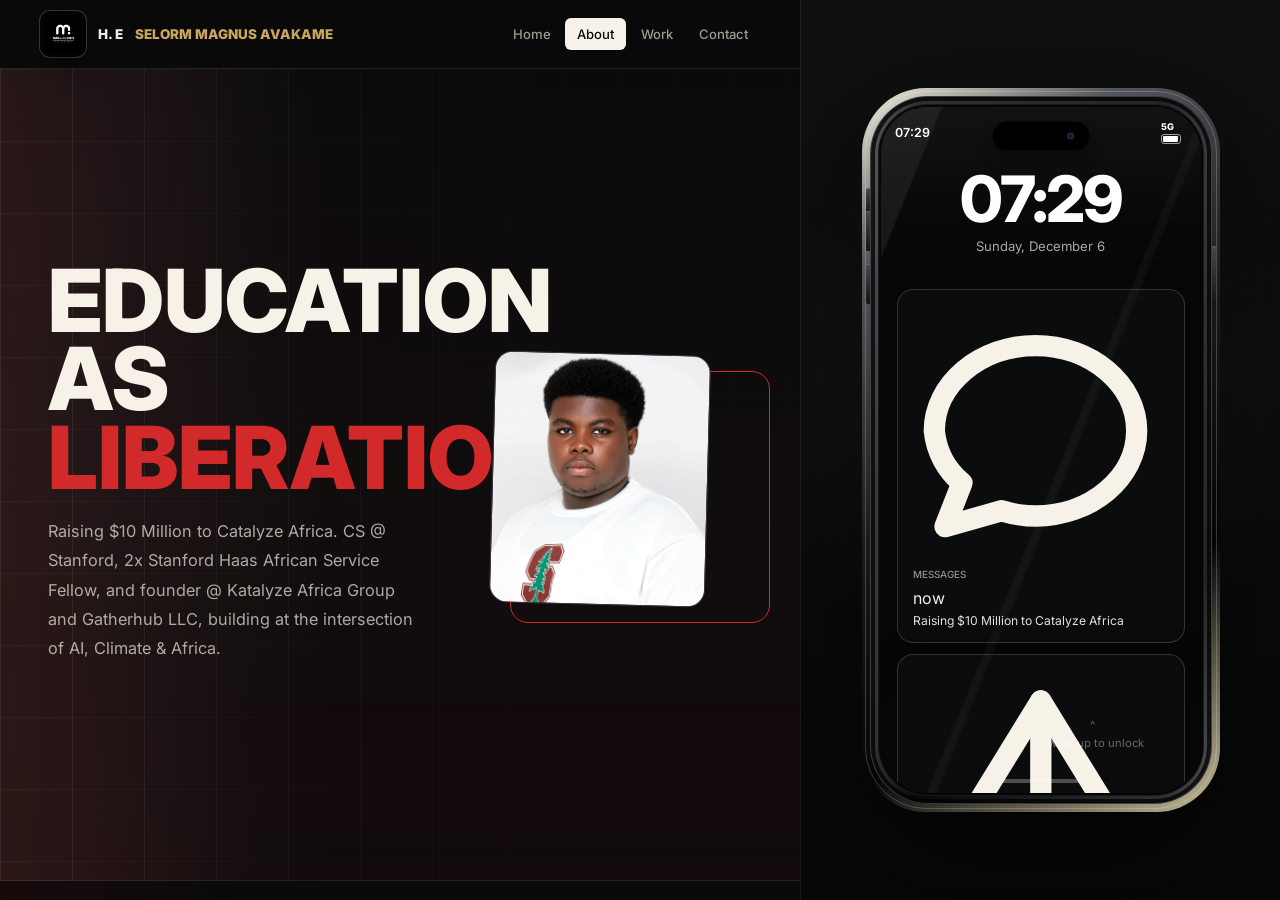
==== commit 42f4173f: "m" ====
--- a/about.html
+++ b/about.html
@@ -600,7 +600,7 @@
     </style>
     <link rel="icon" href="images/logo.jpeg" type="image/jpeg" />
     <link rel="stylesheet" href="css/explosive.css" />
-    <link rel="stylesheet" href="css/studio.css?v=profile-links1" />
+    <link rel="stylesheet" href="css/studio.css?v=iphone-polish3" />
   </head>
   <body>
     <div class="scroll-progress" id="scrollProgress"></div>
@@ -631,12 +631,10 @@
               <!-- <div class="hero-kicker">Personal Story</div> -->
               <h1>Education as <em>liberation.</em></h1>
               <p class="hero-body">
-                "My journey from a limited set of high school options in Ghana,
-                through PRESEC's General Arts track, to Stanford's open
-                curriculum mirrors what Plato describes in the Allegory of the
-                Cave. That framing shapes how I talk about my own path and how I
-                think about the kind of access I want my future work to create
-                for others."
+                Raising $10 Million to Catalyze Africa. CS @ Stanford, 2x
+                Stanford Haas African Service Fellow, and founder @ Katalyze
+                Africa Group and Gatherhub LLC, building at the intersection of
+                AI, Climate & Africa.
               </p>
             </div>
             <div class="hero-image-col">
@@ -786,7 +784,7 @@
           <div class="social-row">
             <a href="https://github.com/smagnusavakame" class="soc" target="_blank" rel="noreferrer">GH</a>
             <a href="https://www.linkedin.com/in/selavamag/?isSelfProfile=false" class="soc" target="_blank" rel="noreferrer">LI</a>
-            <a href="mailto:smagnusa@stanford.edu" class="soc">EM</a>
+            <a href="mailto:smagnus1@standford.edu" class="soc">EM</a>
           </div>
         </footer>
       </div>
@@ -961,7 +959,7 @@
         document.getElementById("appHeader").style.background = "linear-gradient(135deg,#8C1515,#b83a3a)";
         let html = "";
         if (name === "portfolio")
-          html = `<div style="background:#8C1515;padding:1rem;border-radius:12px;color:#fff;margin-bottom:.7rem"><div style="font-size:1rem;font-weight:700">H. E SELORM MAGNUS AVAKAME</div><div>Stanford CS · AI Track · Leland Scholar</div></div><div style="padding:.5rem 0;color:#333;font-size:.82rem;line-height:1.7">CS student at Stanford. Building at intersection of AI, climate tech, and African innovation. Founder of Katalyze Africa. 2x African Service Fellow.</div>`;
+          html = `<div style="background:#8C1515;padding:1rem;border-radius:12px;color:#fff;margin-bottom:.7rem"><div style="font-size:1rem;font-weight:700">H. E SELORM MAGNUS AVAKAME</div><div>Raising $10 Million to Catalyze Africa</div></div><div style="padding:.5rem 0;color:#333;font-size:.82rem;line-height:1.7">CS @ Stanford. 2x Stanford Haas African Service Fellow. Founder @ Katalyze Africa Group and Gatherhub LLC. Building at the intersection of AI, Climate & Africa.</div>`;
         else if (name === "projects")
           html = `<div style="background:#fff;border-radius:12px;margin-bottom:.7rem;padding:.8rem"><div style="font-weight:600">Drop It Off — iOS App</div><div style="font-size:.75rem;color:#666">4.8★ · 1K+ downloads · Swift + Firebase</div></div><div style="background:#fff;border-radius:12px;margin-bottom:.7rem;padding:.8rem"><div style="font-weight:600">CS124 AI Booking Agent</div><div style="font-size:.75rem;color:#666">Python · DSPy · ReAct pattern</div></div>`;
         else if (name === "resume")
@@ -993,6 +991,6 @@
       window.toggleTheme = toggleTheme;
       renderHomeScreen();
     </script>
-    <script src="js/iphone-polish.js?v=profile-links1"></script>
+    <script src="js/iphone-polish.js?v=iphone-polish3"></script>
   </body>
 </html>
--- a/css/studio.css
+++ b/css/studio.css
@@ -458,6 +458,18 @@
   color: #fff !important;
 }
 
+.iphone-canonical .status-bar {
+  pointer-events: none !important;
+}
+
+.iphone-canonical .phone-toast {
+  pointer-events: none !important;
+}
+
+.iphone-canonical #app-screen {
+  z-index: 110 !important;
+}
+
 .iphone-canonical .home-wallpaper {
   background:
     radial-gradient(circle at 32% 18%, rgba(72, 176, 255, 0.9), transparent 15rem),
@@ -484,6 +496,17 @@
 
 .iphone-canonical .app-icon {
   gap: 4px !important;
+  transition: transform 0.16s ease, filter 0.16s ease !important;
+}
+
+.iphone-canonical .app-icon:active,
+.iphone-canonical .phone-case-card:active,
+.iphone-canonical .phone-metric-grid button:active,
+.iphone-canonical .phone-albums button:active,
+.iphone-canonical .note-card:active,
+.iphone-canonical .phone-photo-tile:active {
+  transform: scale(0.96) !important;
+  filter: brightness(0.98) !important;
 }
 
 .iphone-canonical .app-icon-img {
@@ -549,6 +572,228 @@
   color: inherit;
   text-decoration: none;
   cursor: pointer;
+}
+
+.iphone-canonical .scroll-pill {
+  border: 0 !important;
+  padding: 0 !important;
+  cursor: pointer !important;
+  pointer-events: auto !important;
+  z-index: 150 !important;
+}
+
+.iphone-canonical .app-nav-bar {
+  position: relative !important;
+  z-index: 90 !important;
+  height: 52px !important;
+  display: flex !important;
+  align-items: flex-end !important;
+  justify-content: space-between !important;
+  flex-shrink: 0 !important;
+  padding: 0 1rem 0.6rem !important;
+}
+
+.iphone-canonical .app-back-btn {
+  position: relative !important;
+  z-index: 3 !important;
+  display: inline-flex !important;
+  align-items: center !important;
+  justify-content: center !important;
+  gap: 4px !important;
+  min-width: 72px !important;
+  min-height: 34px !important;
+  margin-left: -6px !important;
+  border: 0 !important;
+  border-radius: 999px !important;
+  padding: 5px 9px !important;
+  background: rgba(255, 255, 255, 0.14) !important;
+  color: #fff !important;
+  font: 800 0.78rem/1 Inter, system-ui, sans-serif !important;
+  cursor: pointer !important;
+  pointer-events: auto !important;
+  touch-action: manipulation !important;
+}
+
+.iphone-canonical .app-back-btn svg {
+  width: 16px !important;
+  height: 16px !important;
+  flex: 0 0 auto !important;
+  stroke: currentColor !important;
+  stroke-width: 2.4 !important;
+  fill: none !important;
+}
+
+.iphone-canonical .app-header-title {
+  position: absolute !important;
+  left: 4.8rem !important;
+  right: 4.8rem !important;
+  bottom: 0.72rem !important;
+  z-index: 1 !important;
+  color: #fff !important;
+  font: 850 0.95rem/1.1 Inter, system-ui, sans-serif !important;
+  text-align: center !important;
+  pointer-events: none !important;
+}
+
+.iphone-canonical .app-nav-spacer {
+  width: 72px !important;
+  flex: 0 0 72px !important;
+}
+
+.iphone-canonical .app-body {
+  flex: 1 !important;
+  min-height: 0 !important;
+  padding: 0 !important;
+}
+
+.iphone-canonical .phone-metric-grid {
+  display: grid;
+  grid-template-columns: repeat(2, 1fr);
+  gap: 0.55rem;
+  padding: 0 0.7rem 0.75rem;
+}
+
+.iphone-canonical .phone-metric-grid button,
+.iphone-canonical .phone-albums button,
+.iphone-canonical .phone-case-card {
+  border: 1px solid rgba(0, 0, 0, 0.07);
+  background: #fff;
+  color: #111;
+  text-align: left;
+  cursor: pointer;
+}
+
+.iphone-canonical .phone-metric-grid button {
+  min-height: 78px;
+  border-radius: 16px;
+  padding: 0.8rem;
+}
+
+.iphone-canonical .phone-metric-grid strong {
+  display: block;
+  font-size: 1.32rem;
+  line-height: 1;
+}
+
+.iphone-canonical .phone-metric-grid span {
+  display: block;
+  margin-top: 0.35rem;
+  color: #6b7280;
+  font-size: 0.68rem;
+  line-height: 1.25;
+}
+
+.iphone-canonical .phone-case-list {
+  display: grid;
+  gap: 0.65rem;
+  padding: 0 0.7rem 1rem;
+}
+
+.iphone-canonical .phone-case-card {
+  display: grid;
+  grid-template-columns: 78px minmax(0, 1fr);
+  gap: 0.72rem;
+  width: 100%;
+  border-radius: 18px;
+  padding: 0.72rem;
+}
+
+.iphone-canonical .phone-case-card .ios-proj-thumb {
+  min-height: 102px;
+  border-radius: 15px;
+}
+
+.iphone-canonical .phone-case-top {
+  display: flex;
+  align-items: flex-start;
+  justify-content: space-between;
+  gap: 0.45rem;
+}
+
+.iphone-canonical .phone-case-top b {
+  color: #8c1515;
+  font-size: 0.62rem;
+  white-space: nowrap;
+}
+
+.iphone-canonical .phone-case-role {
+  margin: 0.35rem 0 0.4rem;
+  color: #111;
+  font-size: 0.66rem;
+  font-weight: 850;
+  text-transform: uppercase;
+  letter-spacing: 0.06em;
+}
+
+.iphone-canonical .phone-resume-preview {
+  display: grid;
+  gap: 0.55rem;
+  margin-top: 0.9rem;
+  border-radius: 15px;
+  padding: 0.85rem;
+  background: linear-gradient(135deg, #111318, #8c1515);
+  color: #fff;
+}
+
+.iphone-canonical .phone-resume-preview small {
+  display: block;
+  margin-bottom: 0.32rem;
+  color: rgba(255, 255, 255, 0.62);
+  font-size: 0.58rem;
+  font-weight: 850;
+  letter-spacing: 0.08em;
+  text-transform: uppercase;
+}
+
+.iphone-canonical .phone-resume-preview strong {
+  color: #fff;
+  font-size: 0.78rem;
+  line-height: 1.35;
+}
+
+.iphone-canonical .phone-resume-stamps,
+.iphone-canonical .phone-albums {
+  display: grid;
+  gap: 0.45rem;
+}
+
+.iphone-canonical .phone-resume-stamps {
+  grid-template-columns: repeat(3, 1fr);
+}
+
+.iphone-canonical .phone-resume-stamps span {
+  border-radius: 999px;
+  padding: 0.35rem 0.4rem;
+  background: rgba(255, 255, 255, 0.14);
+  color: #fff;
+  font-size: 0.58rem;
+  font-weight: 800;
+  text-align: center;
+}
+
+.iphone-canonical .phone-albums {
+  padding: 0 0.7rem 0.75rem;
+}
+
+.iphone-canonical .phone-albums button {
+  border-radius: 14px;
+  padding: 0.75rem 0.85rem;
+}
+
+.iphone-canonical .phone-albums strong,
+.iphone-canonical .phone-albums span {
+  display: block;
+}
+
+.iphone-canonical .phone-albums strong {
+  font-size: 0.82rem;
+}
+
+.iphone-canonical .phone-albums span {
+  margin-top: 0.18rem;
+  color: #6b7280;
+  font-size: 0.68rem;
+  line-height: 1.35;
 }
 
 /* iOS-native-looking icon drawings. */
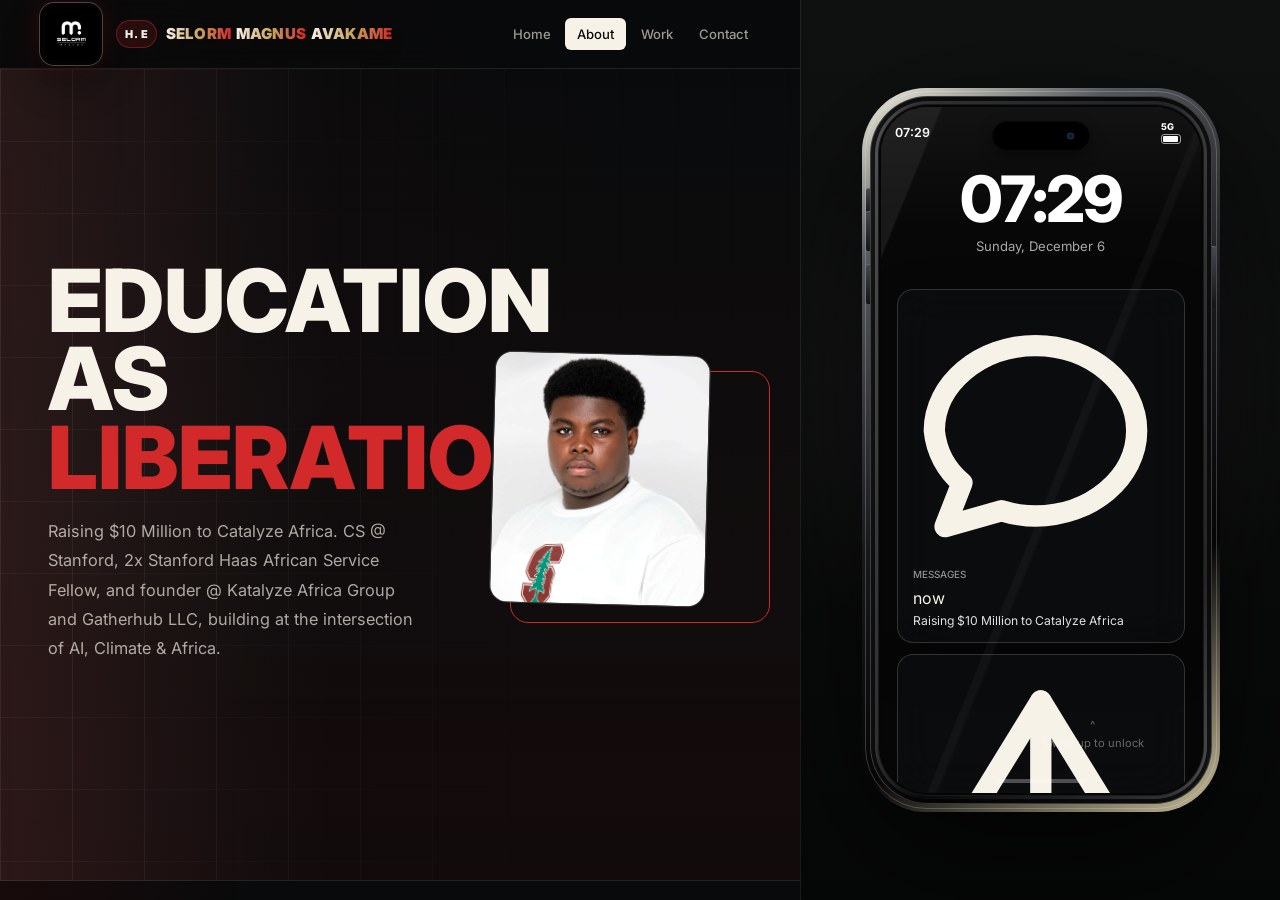
==== commit 8ee91a1a: "m" ====
--- a/about.html
+++ b/about.html
@@ -600,7 +600,7 @@
     </style>
     <link rel="icon" href="images/logo.jpeg" type="image/jpeg" />
     <link rel="stylesheet" href="css/explosive.css" />
-    <link rel="stylesheet" href="css/studio.css?v=iphone-polish3" />
+    <link rel="stylesheet" href="css/studio.css?v=iphone-polish4" />
   </head>
   <body>
     <div class="scroll-progress" id="scrollProgress"></div>
@@ -784,7 +784,7 @@
           <div class="social-row">
             <a href="https://github.com/smagnusavakame" class="soc" target="_blank" rel="noreferrer">GH</a>
             <a href="https://www.linkedin.com/in/selavamag/?isSelfProfile=false" class="soc" target="_blank" rel="noreferrer">LI</a>
-            <a href="mailto:smagnus1@standford.edu" class="soc">EM</a>
+            <a href="mailto:smagnus1@stanford.edu" class="soc">EM</a>
           </div>
         </footer>
       </div>
@@ -991,6 +991,6 @@
       window.toggleTheme = toggleTheme;
       renderHomeScreen();
     </script>
-    <script src="js/iphone-polish.js?v=iphone-polish3"></script>
+    <script src="js/iphone-polish.js?v=iphone-polish4"></script>
   </body>
 </html>
--- a/css/studio.css
+++ b/css/studio.css
@@ -1980,3 +1980,751 @@
     padding: 1.15rem !important;
   }
 }
+
+/* Brand and phone-app completion pass. */
+.brand-logo {
+  width: 62px !important;
+  height: 62px !important;
+  flex: 0 0 62px !important;
+  border-radius: 14px !important;
+  position: relative;
+  isolation: isolate;
+  box-shadow:
+    0 0 0 1px rgba(247, 242, 232, 0.25),
+    0 18px 34px rgba(0, 0, 0, 0.34),
+    0 0 26px rgba(210, 42, 42, 0.18) !important;
+}
+
+.brand-logo::after {
+  content: "";
+  position: absolute;
+  inset: -35% 35% -35% -55%;
+  z-index: 3;
+  background: linear-gradient(105deg, transparent 0 38%, rgba(255, 255, 255, 0.55) 45%, transparent 54%);
+  transform: translateX(-140%) rotate(10deg);
+  pointer-events: none;
+}
+
+.brand-logo-img {
+  padding: 5px !important;
+}
+
+.nav-logo {
+  gap: 0.88rem !important;
+  max-width: min(650px, 62vw) !important;
+  align-items: center !important;
+}
+
+.brand-name {
+  display: inline-grid;
+  grid-template-columns: auto minmax(0, 1fr);
+  align-items: center;
+  gap: 0.55rem;
+  min-width: 0;
+}
+
+.brand-honor {
+  display: inline-flex;
+  align-items: center;
+  min-height: 1.75rem;
+  padding: 0.22rem 0.48rem;
+  border: 1px solid rgba(210, 42, 42, 0.42);
+  border-radius: 999px;
+  color: var(--studio-ink);
+  background: rgba(210, 42, 42, 0.15);
+  font: 900 0.68rem/1 Inter, system-ui, sans-serif;
+  letter-spacing: 0.09em;
+}
+
+.brand-main {
+  display: flex;
+  flex-wrap: wrap;
+  column-gap: 0.32rem;
+  row-gap: 0.12rem;
+  min-width: 0;
+  color: var(--studio-ink);
+  font: 950 clamp(0.86rem, 1.18vw, 1.18rem)/0.98 Inter, system-ui, sans-serif;
+  letter-spacing: 0.01em;
+}
+
+.brand-main span {
+  display: inline-block;
+  color: transparent;
+  background: linear-gradient(90deg, var(--studio-ink), var(--studio-gold) 52%, var(--studio-red-bright));
+  -webkit-background-clip: text;
+  background-clip: text;
+  text-shadow: 0 10px 28px rgba(210, 42, 42, 0.12);
+}
+
+.nav-logo:hover .brand-main span,
+.nav-logo:focus-within .brand-main span {
+  color: var(--studio-ink);
+}
+
+.iphone-canonical .phone-action-grid {
+  display: grid;
+  grid-template-columns: repeat(2, minmax(0, 1fr));
+  gap: 0.58rem;
+  padding: 0 0.7rem 0.78rem;
+}
+
+.iphone-canonical .phone-action-card,
+.iphone-canonical .phone-big-call,
+.iphone-canonical .facetime-controls button,
+.iphone-canonical .camera-controls button,
+.iphone-canonical .video-reel-card,
+.iphone-canonical .reminder-item,
+.iphone-canonical .forecast-strip button,
+.iphone-canonical .appstore-feature,
+.iphone-canonical .book-cover button,
+.iphone-canonical .health-rings button,
+.iphone-canonical .wallet-stack button {
+  touch-action: manipulation;
+}
+
+.iphone-canonical .phone-action-card {
+  min-height: 106px;
+  border: 1px solid rgba(0, 0, 0, 0.07);
+  border-radius: 18px;
+  padding: 0.72rem;
+  background: #fff;
+  color: #111;
+  text-align: left;
+  cursor: pointer;
+}
+
+.iphone-canonical .phone-action-card .ios-row-icon {
+  width: 34px;
+  height: 34px;
+  margin-bottom: 0.55rem;
+  border-radius: 9px;
+}
+
+.iphone-canonical .phone-action-card strong,
+.iphone-canonical .phone-action-card span,
+.iphone-canonical .phone-call-card strong,
+.iphone-canonical .phone-call-card small,
+.iphone-canonical .book-cover strong,
+.iphone-canonical .book-cover span,
+.iphone-canonical .home-dashboard-card strong,
+.iphone-canonical .home-dashboard-card span {
+  display: block;
+}
+
+.iphone-canonical .phone-action-card strong {
+  font-size: 0.82rem;
+}
+
+.iphone-canonical .phone-action-card span {
+  margin-top: 0.18rem;
+  color: #6b7280;
+  font-size: 0.66rem;
+  line-height: 1.28;
+}
+
+.iphone-canonical .phone-call-card,
+.iphone-canonical .phone-chat-card,
+.iphone-canonical .facetime-card,
+.iphone-canonical .camera-viewfinder,
+.iphone-canonical .clock-face,
+.iphone-canonical .map-card,
+.iphone-canonical .weather-card,
+.iphone-canonical .stocks-chart,
+.iphone-canonical .appstore-feature,
+.iphone-canonical .book-cover,
+.iphone-canonical .home-dashboard-card {
+  margin: 0 0.7rem 0.72rem;
+  border-radius: 22px;
+  padding: 0.95rem;
+  color: #fff;
+  background: linear-gradient(135deg, #111318, #8c1515);
+  box-shadow: 0 12px 30px rgba(0, 0, 0, 0.14);
+}
+
+.iphone-canonical .phone-call-card,
+.iphone-canonical .facetime-card {
+  display: grid;
+  justify-items: center;
+  text-align: center;
+  gap: 0.45rem;
+}
+
+.iphone-canonical .phone-call-card .ios-avatar-mark,
+.iphone-canonical .facetime-card .ios-avatar-mark {
+  width: 62px;
+  height: 62px;
+  border-radius: 19px;
+}
+
+.iphone-canonical .phone-call-card small,
+.iphone-canonical .facetime-card small,
+.iphone-canonical .book-cover span,
+.iphone-canonical .home-dashboard-card span {
+  color: rgba(255, 255, 255, 0.72);
+  font-size: 0.7rem;
+  line-height: 1.35;
+}
+
+.iphone-canonical .phone-big-call,
+.iphone-canonical .book-cover button {
+  display: inline-flex;
+  align-items: center;
+  justify-content: center;
+  gap: 0.38rem;
+  width: 100%;
+  min-height: 42px;
+  margin-top: 0.35rem;
+  border: 0;
+  border-radius: 14px;
+  background: #fff;
+  color: #0b0c0d;
+  font: 850 0.76rem/1 Inter, system-ui, sans-serif;
+  text-decoration: none;
+  cursor: pointer;
+}
+
+.iphone-canonical .phone-chat-card {
+  display: grid;
+  gap: 0.5rem;
+  background: #f2f2f7;
+  color: #111;
+}
+
+.iphone-canonical .message-bubble {
+  max-width: 86%;
+  border-radius: 18px;
+  padding: 0.58rem 0.72rem;
+  font-size: 0.72rem;
+  line-height: 1.35;
+}
+
+.iphone-canonical .message-bubble.incoming {
+  justify-self: start;
+  background: #fff;
+}
+
+.iphone-canonical .message-bubble.outgoing {
+  justify-self: end;
+  background: #0a84ff;
+  color: #fff;
+}
+
+.iphone-canonical .facetime-controls,
+.iphone-canonical .camera-controls,
+.iphone-canonical .forecast-strip,
+.iphone-canonical .health-rings,
+.iphone-canonical .wallet-stack,
+.iphone-canonical .phone-chip-row {
+  display: grid;
+  gap: 0.55rem;
+}
+
+.iphone-canonical .facetime-controls,
+.iphone-canonical .camera-controls,
+.iphone-canonical .forecast-strip,
+.iphone-canonical .health-rings {
+  grid-template-columns: repeat(3, minmax(0, 1fr));
+}
+
+.iphone-canonical .facetime-controls button,
+.iphone-canonical .camera-controls button,
+.iphone-canonical .forecast-strip button,
+.iphone-canonical .health-rings button,
+.iphone-canonical .wallet-stack button {
+  border: 0;
+  border-radius: 14px;
+  padding: 0.62rem 0.4rem;
+  background: rgba(255, 255, 255, 0.15);
+  color: #fff;
+  font-weight: 850;
+  cursor: pointer;
+}
+
+.iphone-canonical .safari-address {
+  display: grid;
+  grid-template-columns: auto minmax(0, 1fr) auto;
+  align-items: center;
+  gap: 0.45rem;
+  margin: 0 0.7rem 0.72rem;
+  border-radius: 15px;
+  padding: 0.58rem;
+  background: #e9e9ee;
+  color: #111;
+}
+
+.iphone-canonical .safari-address span,
+.iphone-canonical .safari-address button {
+  border: 0;
+  border-radius: 10px;
+  padding: 0.42rem 0.52rem;
+  background: #fff;
+  color: #007aff;
+  font-weight: 850;
+}
+
+.iphone-canonical .safari-address strong {
+  min-width: 0;
+  overflow: hidden;
+  text-overflow: ellipsis;
+  white-space: nowrap;
+  font-size: 0.75rem;
+  text-align: center;
+}
+
+.iphone-canonical .camera-viewfinder {
+  position: relative;
+  display: grid;
+  place-items: center;
+  min-height: 280px;
+  overflow: hidden;
+  background:
+    linear-gradient(135deg, rgba(255, 255, 255, 0.08), transparent),
+    linear-gradient(180deg, #17191d, #030303);
+}
+
+.iphone-canonical .camera-grid-lines {
+  position: absolute;
+  inset: 0;
+  background:
+    linear-gradient(90deg, transparent 32.8%, rgba(255, 255, 255, 0.2) 33%, transparent 33.3% 66%, rgba(255, 255, 255, 0.2) 66.2%, transparent 66.5%),
+    linear-gradient(180deg, transparent 32.8%, rgba(255, 255, 255, 0.2) 33%, transparent 33.3% 66%, rgba(255, 255, 255, 0.2) 66.2%, transparent 66.5%);
+}
+
+.iphone-canonical .camera-viewfinder .ios-avatar-mark {
+  width: 86px;
+  height: 86px;
+  border-radius: 24px;
+  z-index: 2;
+}
+
+.iphone-canonical .camera-viewfinder strong,
+.iphone-canonical .camera-viewfinder small {
+  position: relative;
+  z-index: 2;
+}
+
+.iphone-canonical .camera-controls {
+  align-items: center;
+  margin: 0 0.7rem 0.75rem;
+}
+
+.iphone-canonical .camera-controls button {
+  background: #1c1c1e;
+}
+
+.iphone-canonical .camera-shutter {
+  width: 58px;
+  height: 58px;
+  justify-self: center;
+  border-radius: 50% !important;
+  background: #fff !important;
+  box-shadow: inset 0 0 0 5px #1c1c1e, 0 0 0 3px #fff;
+}
+
+.iphone-canonical .video-reel-list {
+  display: grid;
+  gap: 0.62rem;
+  padding: 0 0.7rem 1rem;
+}
+
+.iphone-canonical .video-reel-card {
+  display: grid;
+  grid-template-columns: 78px minmax(0, 1fr);
+  gap: 0.65rem;
+  border: 0;
+  border-radius: 18px;
+  padding: 0.62rem;
+  background: #111;
+  color: #fff;
+  text-align: left;
+  cursor: pointer;
+}
+
+.iphone-canonical .video-thumb {
+  display: grid;
+  place-items: center;
+  min-height: 88px;
+  border-radius: 14px;
+  background: linear-gradient(135deg, #ff3030, #111318);
+}
+
+.iphone-canonical .video-reel-card span {
+  display: block;
+  margin-top: 0.25rem;
+  color: rgba(255, 255, 255, 0.68);
+  font-size: 0.66rem;
+  line-height: 1.35;
+}
+
+.iphone-canonical .reminder-item {
+  display: grid;
+  grid-template-columns: 22px minmax(0, 1fr);
+  align-items: center;
+  gap: 0.55rem;
+  width: 100%;
+  border: 0;
+  border-bottom: 1px solid #ececf0;
+  padding: 0.7rem 0;
+  background: transparent;
+  color: #111;
+  text-align: left;
+  cursor: pointer;
+}
+
+.iphone-canonical .reminder-item span {
+  width: 19px;
+  height: 19px;
+  border: 2px solid #007aff;
+  border-radius: 50%;
+}
+
+.iphone-canonical .reminder-item.done span {
+  background: #007aff;
+  box-shadow: inset 0 0 0 4px #fff;
+}
+
+.iphone-canonical .reminder-item.done strong {
+  color: #8e8e93;
+  text-decoration: line-through;
+}
+
+.iphone-canonical .clock-face {
+  display: grid;
+  justify-items: center;
+  background: #fff;
+  color: #111;
+}
+
+.iphone-canonical .clock-face span {
+  width: 104px;
+  height: 104px;
+  border: 5px solid #111;
+  border-radius: 50%;
+  background:
+    radial-gradient(circle, #111 0 4%, transparent 5%),
+    conic-gradient(from 0deg, transparent 0 23%, #111 24% 25%, transparent 26% 100%);
+}
+
+.iphone-canonical .clock-face strong,
+.iphone-canonical .weather-card span {
+  margin-top: 0.5rem;
+  font-size: 2rem;
+  line-height: 1;
+}
+
+.iphone-canonical .map-card {
+  position: relative;
+  min-height: 230px;
+  overflow: hidden;
+  background:
+    linear-gradient(135deg, transparent 0 28%, rgba(52, 199, 89, 0.45) 29% 42%, transparent 43%),
+    linear-gradient(58deg, transparent 0 42%, rgba(255, 204, 0, 0.42) 43% 55%, transparent 56%),
+    linear-gradient(135deg, #e9fff1 0 33%, #d9f7ff 34% 61%, #f8fbff 62% 100%);
+  color: #111;
+}
+
+.iphone-canonical .map-route-line {
+  position: absolute;
+  left: 15%;
+  top: 57%;
+  width: 72%;
+  height: 6px;
+  border-radius: 999px;
+  background: #007aff;
+  transform: rotate(-24deg);
+}
+
+.iphone-canonical .pin {
+  position: absolute;
+  border-radius: 999px;
+  padding: 0.35rem 0.48rem;
+  background: #fff;
+  color: #111;
+  font-size: 0.62rem;
+  font-weight: 900;
+  box-shadow: 0 8px 18px rgba(0, 0, 0, 0.18);
+}
+
+.iphone-canonical .pin-a { left: 9%; bottom: 20%; }
+.iphone-canonical .pin-b { right: 12%; top: 22%; }
+.iphone-canonical .pin-c { left: 42%; top: 48%; }
+
+.iphone-canonical .weather-card {
+  background: linear-gradient(180deg, #0a9bff, #007aff);
+}
+
+.iphone-canonical .weather-card span {
+  display: block;
+  font-size: 3.4rem;
+}
+
+.iphone-canonical .weather-card span::after {
+  content: "deg";
+  font-size: 1rem;
+  vertical-align: top;
+}
+
+.iphone-canonical .forecast-strip {
+  grid-template-columns: repeat(4, minmax(0, 1fr));
+  padding: 0 0.7rem 0.78rem;
+}
+
+.iphone-canonical .forecast-strip button,
+.iphone-canonical .health-rings button {
+  min-height: 74px;
+  background: #fff;
+  color: #111;
+}
+
+.iphone-canonical .forecast-strip span,
+.iphone-canonical .health-rings span,
+.iphone-canonical .wallet-stack span {
+  display: block;
+  margin-top: 0.22rem;
+  color: #6b7280;
+  font-size: 0.64rem;
+}
+
+.iphone-canonical .stocks-chart {
+  background:
+    linear-gradient(rgba(255, 255, 255, 0.12) 1px, transparent 1px) 0 0 / 100% 25%,
+    linear-gradient(90deg, rgba(255, 255, 255, 0.12) 1px, transparent 1px) 0 0 / 25% 100%,
+    #050506;
+}
+
+.iphone-canonical .stocks-chart span {
+  display: block;
+  width: 100%;
+  height: 88px;
+  background: linear-gradient(140deg, transparent 0 30%, #32d74b 31% 33%, transparent 34% 45%, #32d74b 46% 49%, transparent 50% 100%);
+}
+
+.iphone-canonical .appstore-feature {
+  display: grid;
+  grid-template-columns: 54px minmax(0, 1fr) auto;
+  gap: 0.65rem;
+  align-items: center;
+  background: #fff;
+  color: #111;
+}
+
+.iphone-canonical .appstore-feature small,
+.iphone-canonical .book-cover small {
+  display: block;
+  color: #8c1515;
+  font-size: 0.58rem;
+  font-weight: 900;
+  letter-spacing: 0.08em;
+  text-transform: uppercase;
+}
+
+.iphone-canonical .appstore-feature span {
+  display: block;
+  margin-top: 0.25rem;
+  color: #6b7280;
+  font-size: 0.66rem;
+  line-height: 1.35;
+}
+
+.iphone-canonical .appstore-feature button {
+  border: 0;
+  border-radius: 999px;
+  padding: 0.48rem 0.72rem;
+  background: #007aff;
+  color: #fff;
+  font-weight: 900;
+}
+
+.iphone-canonical .phone-case-card.compact {
+  grid-template-columns: 62px minmax(0, 1fr);
+}
+
+.iphone-canonical .phone-case-card.compact .ios-proj-thumb {
+  min-height: 76px;
+}
+
+.iphone-canonical .book-cover {
+  min-height: 245px;
+  display: flex;
+  flex-direction: column;
+  justify-content: flex-end;
+  background:
+    linear-gradient(135deg, rgba(255, 180, 43, 0.82), rgba(255, 48, 48, 0.82)),
+    linear-gradient(180deg, #111318, #8c1515);
+}
+
+.iphone-canonical .book-cover strong {
+  margin: 0.4rem 0;
+  font-size: 1.15rem;
+  line-height: 1.05;
+}
+
+.iphone-canonical .health-rings {
+  padding: 0 0.7rem 0.78rem;
+}
+
+.iphone-canonical .health-rings button {
+  border: 0;
+  border-radius: 50%;
+  aspect-ratio: 1;
+  background:
+    radial-gradient(circle, #fff 0 47%, transparent 48%),
+    conic-gradient(#ff2d55 0 78%, #f2f2f7 78% 100%);
+  color: #111;
+}
+
+.iphone-canonical .home-dashboard-card {
+  background:
+    linear-gradient(135deg, rgba(255, 255, 255, 0.1), transparent),
+    linear-gradient(135deg, #111318, #0f8b66);
+}
+
+.iphone-canonical .wallet-stack {
+  padding: 0 0.7rem 0.78rem;
+}
+
+.iphone-canonical .wallet-stack button {
+  min-height: 92px;
+  border: 0;
+  border-radius: 18px;
+  padding: 0.9rem;
+  background: linear-gradient(135deg, #2b2f34, #0f1114);
+  color: #fff;
+  text-align: left;
+}
+
+.iphone-canonical .wallet-stack button:nth-child(2) {
+  background: linear-gradient(135deg, #8c1515, #d22a2a);
+}
+
+.iphone-canonical .wallet-stack button:nth-child(3) {
+  background: linear-gradient(135deg, #0f8b66, #1457c8);
+}
+
+.iphone-canonical .phone-chip-row {
+  grid-template-columns: repeat(3, minmax(0, 1fr));
+  margin-top: 0.7rem;
+}
+
+.iphone-canonical .phone-chip-row span {
+  border-radius: 999px;
+  padding: 0.38rem 0.4rem;
+  background: rgba(255, 255, 255, 0.16);
+  color: #fff;
+  font-size: 0.62rem;
+  font-weight: 850;
+  text-align: center;
+}
+
+@media (prefers-reduced-motion: no-preference) {
+  .brand-logo::after {
+    animation: brandLogoGlint 4.2s ease-in-out infinite;
+  }
+
+  .brand-honor {
+    animation: brandHonorPulse 3.8s ease-in-out infinite;
+  }
+
+  .brand-main span {
+    animation: brandWordRise 0.72s cubic-bezier(0.18, 0.86, 0.26, 1) both;
+  }
+
+  .brand-main span:nth-child(2) {
+    animation-delay: 90ms;
+  }
+
+  .brand-main span:nth-child(3) {
+    animation-delay: 180ms;
+  }
+
+  .studio-motion-enabled .float-in-item.is-visible {
+    animation-duration: 0.58s !important;
+    animation-delay: calc(var(--float-order, 0) * 46ms) !important;
+  }
+
+  .iphone-canonical .iphone-screen.unlocked #home-screen .app-icon,
+  .iphone-canonical .iphone-screen.unlocked #home-screen .widget,
+  .iphone-canonical .iphone-screen.unlocked #home-screen .dock {
+    animation-duration: 0.44s !important;
+    animation-delay: calc(var(--phone-order, 0) * 30ms) !important;
+  }
+
+  .iphone-canonical #app-screen.visible.ready .phone-float-item {
+    animation-duration: 0.42s !important;
+    animation-delay: calc(var(--phone-order, 0) * 28ms) !important;
+  }
+}
+
+@keyframes brandLogoGlint {
+  0%, 58% {
+    transform: translateX(-140%) rotate(10deg);
+  }
+
+  72%, 100% {
+    transform: translateX(250%) rotate(10deg);
+  }
+}
+
+@keyframes brandHonorPulse {
+  0%, 100% {
+    box-shadow: 0 0 0 rgba(210, 42, 42, 0);
+  }
+
+  50% {
+    box-shadow: 0 0 18px rgba(210, 42, 42, 0.34);
+  }
+}
+
+@keyframes brandWordRise {
+  from {
+    opacity: 0;
+    transform: translate3d(0, 0.55rem, 0);
+  }
+
+  to {
+    opacity: 1;
+    transform: translate3d(0, 0, 0);
+  }
+}
+
+@media (max-width: 960px) {
+  .brand-logo {
+    width: 56px !important;
+    height: 56px !important;
+    flex-basis: 56px !important;
+  }
+
+  .brand-name {
+    grid-template-columns: auto 1fr;
+    gap: 0.42rem;
+  }
+
+  .brand-main {
+    font-size: 0.88rem;
+  }
+}
+
+@media (max-width: 480px) {
+  .brand-logo {
+    width: 50px !important;
+    height: 50px !important;
+    flex-basis: 50px !important;
+    border-radius: 12px !important;
+  }
+
+  .brand-honor {
+    min-height: 1.45rem;
+    padding-inline: 0.38rem;
+    font-size: 0.6rem;
+  }
+
+  .brand-main {
+    font-size: 0.75rem;
+    line-height: 1;
+  }
+
+  .iphone-canonical .forecast-strip,
+  .iphone-canonical .health-rings {
+    grid-template-columns: repeat(2, minmax(0, 1fr));
+  }
+}
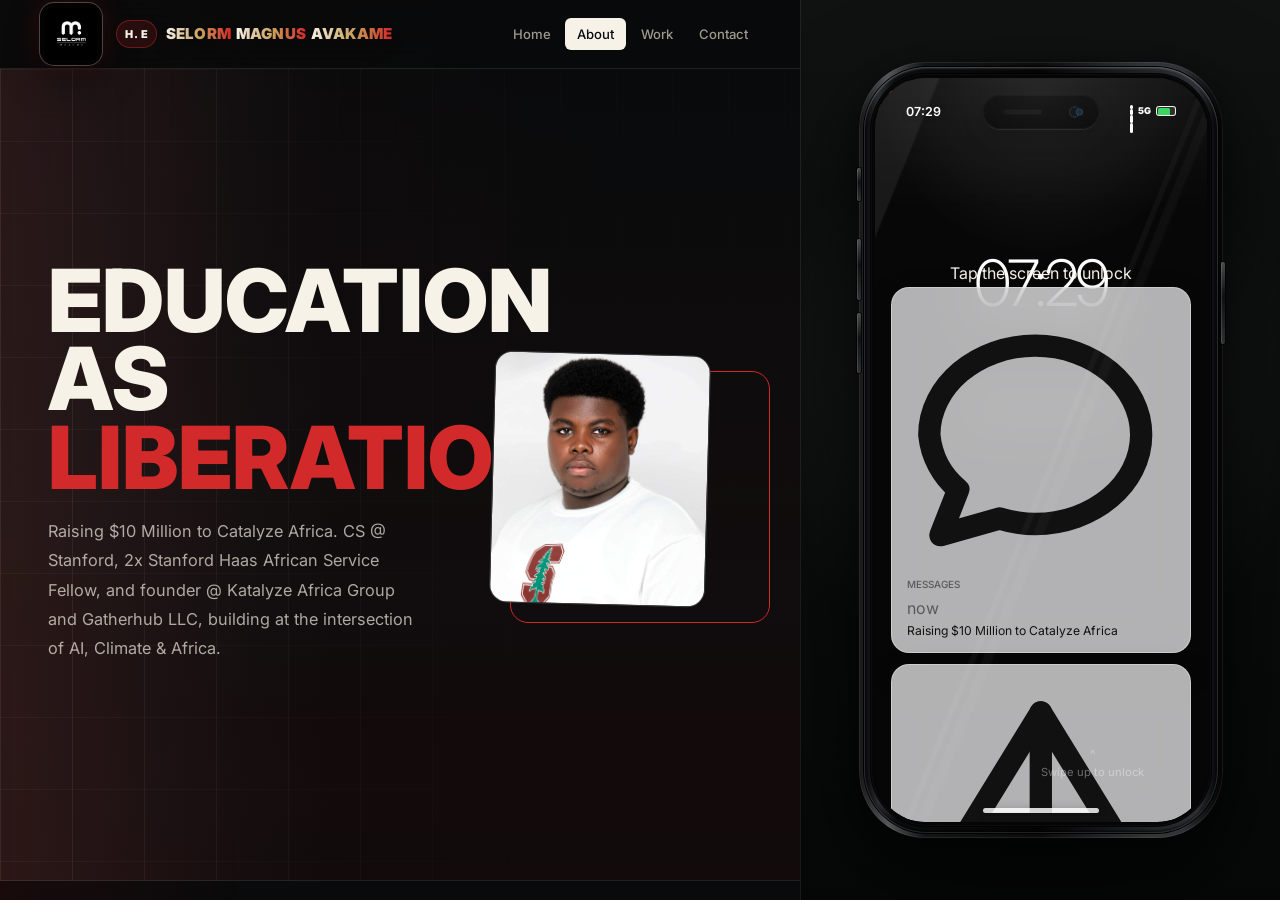
==== commit d7f18889: "m" ====
--- a/about.html
+++ b/about.html
@@ -600,7 +600,7 @@
     </style>
     <link rel="icon" href="images/logo.jpeg" type="image/jpeg" />
     <link rel="stylesheet" href="css/explosive.css" />
-    <link rel="stylesheet" href="css/studio.css?v=iphone-polish4" />
+    <link rel="stylesheet" href="css/studio.css?v=iphone-polish9" />
   </head>
   <body>
     <div class="scroll-progress" id="scrollProgress"></div>
@@ -991,6 +991,6 @@
       window.toggleTheme = toggleTheme;
       renderHomeScreen();
     </script>
-    <script src="js/iphone-polish.js?v=iphone-polish4"></script>
+    <script src="js/iphone-polish.js?v=iphone-polish9"></script>
   </body>
 </html>
--- a/css/studio.css
+++ b/css/studio.css
@@ -528,6 +528,10 @@
   white-space: nowrap;
   overflow: hidden;
   text-overflow: ellipsis;
+}
+
+.iphone-canonical .dock-app-label {
+  display: none;
 }
 
 .iphone-canonical .ios-page-dots {
@@ -2728,3 +2732,885 @@
     grid-template-columns: repeat(2, minmax(0, 1fr));
   }
 }
+
+/* Laolu-style phone-first homepage mode. */
+body.phone-webapp-page {
+  min-height: 100dvh;
+  overflow: hidden;
+  background:
+    radial-gradient(circle at 18% 22%, rgba(20, 87, 200, 0.12), transparent 20rem),
+    radial-gradient(circle at 78% 84%, rgba(210, 42, 42, 0.1), transparent 22rem),
+    linear-gradient(135deg, #fbfdff 0%, #eef6ff 100%) !important;
+  color: #0c1116 !important;
+}
+
+body.phone-webapp-page::before {
+  content: "Selorm Magnus";
+  position: fixed;
+  left: 50%;
+  top: 50%;
+  z-index: 0;
+  color: rgba(12, 17, 22, 0.045);
+  font: 300 clamp(5rem, 15vw, 13rem)/0.85 Inter, system-ui, sans-serif;
+  letter-spacing: 0;
+  transform: translate(-50%, -50%);
+  white-space: nowrap;
+  pointer-events: none;
+  background: none !important;
+  mask-image: none !important;
+}
+
+body.phone-webapp-page .scroll-progress,
+body.phone-webapp-page .portfolio-side {
+  display: none !important;
+}
+
+body.phone-webapp-page .layout {
+  position: relative;
+  z-index: 1;
+  display: grid !important;
+  grid-template-columns: 1fr !important;
+  width: 100vw !important;
+  height: 100dvh !important;
+  min-height: 100dvh !important;
+  place-items: center !important;
+  overflow: hidden !important;
+}
+
+body.phone-webapp-page .iphone-side {
+  position: relative !important;
+  inset: auto !important;
+  display: flex !important;
+  align-items: center !important;
+  justify-content: center !important;
+  width: 100vw !important;
+  height: 100dvh !important;
+  min-width: 0 !important;
+  min-height: 0 !important;
+  padding: 0 !important;
+  border: 0 !important;
+  background: transparent !important;
+  overflow: hidden !important;
+}
+
+body.phone-webapp-page .iphone-wrap {
+  width: min(45.9dvh, calc(100vw - 2rem)) !important;
+  height: min(98dvh, calc((100vw - 2rem) * 2.135)) !important;
+  max-width: 430px !important;
+  max-height: 920px !important;
+  aspect-ratio: 390 / 844 !important;
+  filter: drop-shadow(0 22px 44px rgba(12, 17, 22, 0.32)) !important;
+}
+
+body.phone-webapp-page .iphone-canonical .iphone-frame {
+  border-radius: 7vh !important;
+  box-shadow: inset 0 0 0 0.95vh #050506 !important;
+}
+
+body.phone-webapp-page .iphone-canonical .iphone-screen {
+  border-radius: 6.15vh !important;
+  background: #080a0c !important;
+}
+
+body.phone-webapp-page .iphone-canonical .lock-wallpaper,
+body.phone-webapp-page .iphone-canonical .home-wallpaper {
+  background:
+    linear-gradient(180deg, rgba(5, 12, 18, 0.12), rgba(5, 12, 18, 0.52)),
+    url("../images/selorm.jpeg") center 28% / cover no-repeat !important;
+}
+
+body.phone-webapp-page .iphone-canonical .lock-wallpaper::after,
+body.phone-webapp-page .iphone-canonical .home-wallpaper::after {
+  background:
+    linear-gradient(180deg, rgba(20, 35, 48, 0.05), rgba(0, 0, 0, 0.18)),
+    radial-gradient(circle at 76% 58%, rgba(255, 176, 0, 0.2), transparent 12rem) !important;
+}
+
+body.phone-webapp-page .iphone-canonical .lock-wallpaper-blur,
+body.phone-webapp-page .iphone-canonical .lock-notif,
+body.phone-webapp-page .iphone-canonical .faceid-ring {
+  display: none !important;
+}
+
+body.phone-webapp-page .iphone-canonical .lock-time {
+  top: 15.5% !important;
+  color: #fff !important;
+  font-size: clamp(2.55rem, 6.3dvh, 4.1rem) !important;
+  font-weight: 300 !important;
+  text-shadow: 0 2px 18px rgba(0, 0, 0, 0.42) !important;
+}
+
+body.phone-webapp-page .iphone-canonical .lock-date {
+  top: calc(15.5% + 4.9rem) !important;
+  color: rgba(255, 255, 255, 0.86) !important;
+  font-size: 0.84rem !important;
+  font-weight: 500 !important;
+  letter-spacing: 0 !important;
+  text-shadow: 0 2px 12px rgba(0, 0, 0, 0.42) !important;
+}
+
+body.phone-webapp-page .iphone-canonical .lock-owner {
+  position: absolute;
+  left: 0;
+  right: 0;
+  bottom: 6.8%;
+  z-index: 8;
+  color: rgba(255, 255, 255, 0.88);
+  font: 650 0.78rem/1 Inter, system-ui, sans-serif;
+  text-align: center;
+  text-shadow: 0 2px 10px rgba(0, 0, 0, 0.55);
+}
+
+body.phone-webapp-page .iphone-canonical .swipe-hint {
+  display: none !important;
+}
+
+body.phone-webapp-page .iphone-canonical .dynamic-island {
+  width: 112px !important;
+  height: 31px !important;
+  top: 16px !important;
+  border-radius: 999px !important;
+  background: #000 !important;
+}
+
+body.phone-webapp-page .iphone-canonical .status-bar {
+  top: 17px !important;
+  padding: 0 2.25rem !important;
+  color: #fff !important;
+}
+
+body.phone-webapp-page .iphone-canonical .home-grid {
+  padding: 76px 21px 0 !important;
+  grid-template-columns: repeat(4, minmax(0, 1fr)) !important;
+  grid-auto-rows: 86px !important;
+  gap: 6px 13px !important;
+}
+
+body.phone-webapp-page .iphone-canonical .app-icon {
+  color: #fff !important;
+  text-decoration: none !important;
+}
+
+body.phone-webapp-page .iphone-canonical .app-icon-img {
+  width: 58px !important;
+  height: 58px !important;
+  border-radius: 15px !important;
+  box-shadow: 0 3px 7px rgba(0, 0, 0, 0.26) !important;
+}
+
+body.phone-webapp-page .iphone-canonical .app-label {
+  max-width: 72px !important;
+  margin-top: 0.16rem !important;
+  font-size: 0.66rem !important;
+  line-height: 1.05 !important;
+}
+
+body.phone-webapp-page .iphone-canonical .dock {
+  left: 18px !important;
+  right: 18px !important;
+  bottom: 34px !important;
+  display: grid !important;
+  grid-template-columns: repeat(4, minmax(0, 1fr)) !important;
+  gap: 12px !important;
+  padding: 10px 14px !important;
+  border-radius: 26px !important;
+  background: rgba(255, 255, 255, 0.22) !important;
+  border-color: rgba(255, 255, 255, 0.34) !important;
+  backdrop-filter: blur(18px) !important;
+}
+
+body.phone-webapp-page .iphone-canonical .dock .app-icon-img {
+  width: 58px !important;
+  height: 58px !important;
+}
+
+body.phone-webapp-page .iphone-canonical .dock .app-icon {
+  gap: 0 !important;
+}
+
+body.phone-webapp-page .iphone-canonical .dock-app-label {
+  display: none !important;
+}
+
+body.phone-webapp-page .iphone-canonical .ios-page-dots {
+  bottom: 116px !important;
+  display: flex !important;
+}
+
+body.phone-webapp-page .iphone-canonical .scroll-pill {
+  bottom: 12px !important;
+  width: 112px !important;
+  height: 5px !important;
+  background: rgba(255, 255, 255, 0.74) !important;
+}
+
+.iphone-canonical .ios-text-glyph {
+  position: relative;
+  z-index: 3;
+  display: grid;
+  place-items: center;
+  width: 100%;
+  height: 100%;
+  color: #fff;
+  font: 950 1.05rem/1 Inter, system-ui, sans-serif;
+  letter-spacing: -0.03em;
+}
+
+.iphone-canonical .app-icon-img.kind-contacts,
+.iphone-canonical .ios-row-icon.kind-contacts {
+  background: linear-gradient(180deg, #f7f7f7, #c9ced7) !important;
+}
+
+.iphone-canonical .app-icon-img.kind-experience,
+.iphone-canonical .ios-row-icon.kind-experience {
+  background: linear-gradient(180deg, #7b5134, #392417) !important;
+}
+
+.iphone-canonical .app-icon-img.kind-organizations,
+.iphone-canonical .ios-row-icon.kind-organizations {
+  background: linear-gradient(180deg, #5ed8ff, #0a84ff) !important;
+}
+
+.iphone-canonical .app-icon-img.kind-awards,
+.iphone-canonical .ios-row-icon.kind-awards {
+  background: conic-gradient(#ff2d55, #ffcc00, #34c759, #007aff, #5856d6, #ff2d55) !important;
+}
+
+.iphone-canonical .app-icon-img.kind-magnusgpt,
+.iphone-canonical .ios-row-icon.kind-magnusgpt {
+  background: #fff !important;
+  color: #050506 !important;
+}
+
+.iphone-canonical .app-icon-img.kind-magnusgpt .ios-text-glyph,
+.iphone-canonical .ios-row-icon.kind-magnusgpt .ios-text-glyph {
+  color: #050506;
+  font-size: 1rem;
+}
+
+.iphone-canonical .app-icon-img.kind-findmy,
+.iphone-canonical .ios-row-icon.kind-findmy {
+  background:
+    radial-gradient(circle, #1cd760 0 13%, transparent 14%),
+    radial-gradient(circle, transparent 0 24%, rgba(28, 215, 96, 0.55) 25% 37%, transparent 38%),
+    radial-gradient(circle, transparent 0 48%, rgba(0, 122, 255, 0.55) 49% 61%, transparent 62%),
+    linear-gradient(180deg, #e7fff0, #e8f0ff) !important;
+}
+
+.iphone-canonical .app-icon-img.kind-linkedin,
+.iphone-canonical .ios-row-icon.kind-linkedin {
+  background: #0a66c2 !important;
+}
+
+.iphone-canonical .app-icon-img.kind-github,
+.iphone-canonical .ios-row-icon.kind-github {
+  background: #050506 !important;
+}
+
+.iphone-canonical .app-icon-img.kind-github .ios-text-glyph {
+  font-size: 0.8rem;
+}
+
+.iphone-canonical .experience-feature,
+.iphone-canonical .organizations-card,
+.iphone-canonical .gpt-card,
+.iphone-canonical .findmy-map {
+  margin-top: 0 !important;
+}
+
+@media (max-width: 520px) {
+  body.phone-webapp-page .iphone-wrap {
+    width: min(92vw, 390px) !important;
+    height: min(96dvh, calc(92vw * 2.135)) !important;
+  }
+
+  body.phone-webapp-page::before {
+    font-size: 5rem;
+    white-space: normal;
+    text-align: center;
+  }
+}
+
+/* Realistic iPhone hardware pass. */
+.iphone-canonical .iphone-wrap {
+  width: min(354px, calc(100vw - 3.5rem)) !important;
+  height: auto !important;
+  aspect-ratio: 390 / 844 !important;
+  position: relative !important;
+  filter:
+    drop-shadow(0 34px 46px rgba(0, 0, 0, 0.58))
+    drop-shadow(0 9px 12px rgba(0, 0, 0, 0.35)) !important;
+}
+
+.iphone-canonical .iphone-wrap::before {
+  content: "";
+  position: absolute;
+  inset: -5px;
+  z-index: -2;
+  border-radius: 66px;
+  background:
+    linear-gradient(90deg, #070708, #5a5b5f 8%, #121315 18%, #080809 50%, #52545a 89%, #09090a),
+    #111;
+  box-shadow:
+    inset 0 0 0 1px rgba(255, 255, 255, 0.08),
+    inset 9px 0 16px rgba(255, 255, 255, 0.08),
+    inset -10px 0 18px rgba(0, 0, 0, 0.72);
+}
+
+.iphone-canonical .iphone-wrap::after {
+  content: "";
+  position: absolute;
+  inset: 6px;
+  z-index: -1;
+  border-radius: 58px;
+  background: #020203;
+  box-shadow:
+    inset 0 0 0 2px rgba(255, 255, 255, 0.03),
+    inset 0 0 18px rgba(255, 255, 255, 0.04);
+}
+
+.iphone-canonical .iphone-frame {
+  inset: 0 !important;
+  border-radius: 63px !important;
+  background:
+    linear-gradient(90deg, #050506 0%, #2c2d31 4%, #0b0c0d 9%, #050506 50%, #2e3035 94%, #050506 100%) !important;
+  box-shadow:
+    inset 0 0 0 1px rgba(255, 255, 255, 0.13),
+    inset 0 2px 2px rgba(255, 255, 255, 0.13),
+    inset 0 -2px 3px rgba(0, 0, 0, 0.8),
+    0 0 0 1px #000 !important;
+}
+
+.iphone-canonical .iphone-frame::before {
+  content: "";
+  position: absolute;
+  inset: 7px;
+  border-radius: 56px;
+  background: #050506;
+  box-shadow:
+    inset 0 0 0 1px rgba(255, 255, 255, 0.03),
+    0 0 0 1px rgba(0, 0, 0, 0.9);
+}
+
+.iphone-canonical .iphone-screen {
+  top: 11px !important;
+  left: 11px !important;
+  right: 11px !important;
+  bottom: 11px !important;
+  border-radius: 50px !important;
+  background: #020203 !important;
+  box-shadow:
+    inset 0 0 0 1px rgba(255, 255, 255, 0.035),
+    inset 0 0 28px rgba(0, 0, 0, 0.45) !important;
+}
+
+.iphone-canonical .iphone-screen::after {
+  content: "";
+  position: absolute;
+  inset: 0;
+  z-index: 160;
+  pointer-events: none;
+  border-radius: inherit;
+  background:
+    linear-gradient(112deg, rgba(255, 255, 255, 0.2) 0 0.8%, transparent 1% 52%, rgba(255, 255, 255, 0.06) 52.2% 52.9%, transparent 53.2%),
+    radial-gradient(circle at 50% 2%, rgba(255, 255, 255, 0.16), transparent 10rem);
+  mix-blend-mode: screen;
+  opacity: 0.55;
+}
+
+.iphone-canonical .phone-btn-l,
+.iphone-canonical .phone-btn-r {
+  z-index: -1 !important;
+  width: 4px !important;
+  border-radius: 999px !important;
+  background: linear-gradient(180deg, #4a4b50, #101113 42%, #303136) !important;
+  box-shadow:
+    inset 1px 0 0 rgba(255, 255, 255, 0.14),
+    0 0 0 1px rgba(0, 0, 0, 0.72) !important;
+}
+
+.iphone-canonical .phone-btn-l {
+  left: -7px !important;
+}
+
+.iphone-canonical .phone-btn-r {
+  right: -7px !important;
+}
+
+.iphone-canonical .mute {
+  top: 13.2% !important;
+  height: 4.3% !important;
+}
+
+.iphone-canonical .vol-up {
+  top: 22.5% !important;
+  height: 7.9% !important;
+}
+
+.iphone-canonical .vol-dn {
+  top: 32.1% !important;
+  height: 7.9% !important;
+}
+
+.iphone-canonical .power {
+  top: 25.5% !important;
+  height: 10.6% !important;
+}
+
+.iphone-canonical .dynamic-island {
+  top: 17px !important;
+  width: 116px !important;
+  height: 34px !important;
+  border-radius: 999px !important;
+  background:
+    radial-gradient(circle at 79% 50%, #05070a 0 4px, #111827 4.5px 5.5px, transparent 6px),
+    linear-gradient(180deg, #050505, #000) !important;
+  box-shadow:
+    inset 0 0 0 1px rgba(255, 255, 255, 0.03),
+    0 1px 0 rgba(255, 255, 255, 0.08),
+    0 8px 18px rgba(0, 0, 0, 0.36) !important;
+}
+
+.iphone-canonical .dynamic-island::before {
+  content: "";
+  position: absolute;
+  left: 21px;
+  top: 50%;
+  width: 38px;
+  height: 5px;
+  border-radius: 999px;
+  background: rgba(255, 255, 255, 0.045);
+  transform: translateY(-50%);
+}
+
+.iphone-canonical .dynamic-island.expanded {
+  top: 13px !important;
+  width: 236px !important;
+  height: 82px !important;
+  border-radius: 31px !important;
+}
+
+.iphone-canonical .dynamic-island:not(.expanded) .di-content {
+  display: none !important;
+}
+
+.iphone-canonical .status-bar {
+  top: 18px !important;
+  height: 30px !important;
+  padding: 0 31px !important;
+  display: grid !important;
+  grid-template-columns: 1fr auto 1fr !important;
+  align-items: center !important;
+  color: #fff !important;
+  font: 800 0.74rem/1 Inter, system-ui, sans-serif !important;
+  text-shadow: 0 1px 5px rgba(0, 0, 0, 0.58) !important;
+}
+
+.iphone-canonical .status-time {
+  justify-self: start !important;
+}
+
+.iphone-canonical .status-right {
+  grid-column: 3 !important;
+  justify-self: end !important;
+  display: inline-flex !important;
+  align-items: center !important;
+  gap: 5px !important;
+}
+
+.iphone-canonical .signal-bars {
+  align-items: flex-end !important;
+  gap: 2px !important;
+  height: 11px !important;
+}
+
+.iphone-canonical .signal-bar {
+  width: 3px !important;
+  border-radius: 2px !important;
+  background: #fff !important;
+}
+
+.iphone-canonical .signal-bar:nth-child(1) { height: 4px !important; }
+.iphone-canonical .signal-bar:nth-child(2) { height: 6px !important; }
+.iphone-canonical .signal-bar:nth-child(3) { height: 8px !important; }
+.iphone-canonical .signal-bar:nth-child(4) { height: 10px !important; }
+
+.iphone-canonical .status-5g {
+  font-size: 0.58rem !important;
+  font-weight: 900 !important;
+}
+
+.iphone-canonical .battery-body {
+  position: relative !important;
+  width: 20px !important;
+  height: 10px !important;
+  border: 1.4px solid rgba(255, 255, 255, 0.92) !important;
+  border-radius: 3px !important;
+  padding: 1.4px !important;
+  background: rgba(255, 255, 255, 0.12) !important;
+}
+
+.iphone-canonical .battery-body::after {
+  content: "";
+  position: absolute;
+  right: -3.5px;
+  top: 3px;
+  width: 2px;
+  height: 4px;
+  border-radius: 0 2px 2px 0;
+  background: rgba(255, 255, 255, 0.9);
+}
+
+.iphone-canonical .battery-fill {
+  width: 72% !important;
+  height: 100% !important;
+  border-radius: 1.5px !important;
+  background: #31d158 !important;
+}
+
+.iphone-canonical .lock-time {
+  top: 16.5% !important;
+  font-size: 4rem !important;
+  font-weight: 250 !important;
+  letter-spacing: -0.055em !important;
+}
+
+.iphone-canonical .lock-date {
+  top: calc(16.5% + 4.7rem) !important;
+  font-size: 0.88rem !important;
+  font-weight: 600 !important;
+  letter-spacing: 0 !important;
+}
+
+.iphone-canonical .lock-notif {
+  margin-inline: 20px !important;
+  border-radius: 18px !important;
+  background: rgba(245, 245, 247, 0.72) !important;
+  color: #111 !important;
+  border: 1px solid rgba(255, 255, 255, 0.34) !important;
+  backdrop-filter: blur(24px) saturate(1.28) !important;
+  box-shadow: 0 16px 38px rgba(0, 0, 0, 0.16) !important;
+}
+
+.iphone-canonical .notif-app,
+.iphone-canonical .notif-time {
+  color: rgba(17, 17, 17, 0.55) !important;
+}
+
+.iphone-canonical .notif-text {
+  color: #111 !important;
+}
+
+.iphone-canonical .home-grid {
+  padding: 77px 22px 0 !important;
+  grid-auto-rows: 86px !important;
+  gap: 8px 13px !important;
+}
+
+.iphone-canonical .app-icon {
+  text-decoration: none !important;
+  -webkit-tap-highlight-color: transparent;
+}
+
+.iphone-canonical .app-icon-img {
+  width: 58px !important;
+  height: 58px !important;
+  border-radius: 14px !important;
+  box-shadow:
+    inset 0 1px 1px rgba(255, 255, 255, 0.38),
+    inset 0 -1px 1px rgba(0, 0, 0, 0.16),
+    0 3px 7px rgba(0, 0, 0, 0.28) !important;
+}
+
+.iphone-canonical .app-icon-img::after {
+  content: "";
+  position: absolute;
+  inset: 0;
+  z-index: 4;
+  border-radius: inherit;
+  background: linear-gradient(180deg, rgba(255, 255, 255, 0.28), transparent 42%);
+  pointer-events: none;
+}
+
+.iphone-canonical .app-label {
+  margin-top: 2px !important;
+  font-size: 0.64rem !important;
+  font-weight: 520 !important;
+}
+
+.iphone-canonical .dock {
+  left: 17px !important;
+  right: 17px !important;
+  bottom: 25px !important;
+  min-height: 76px !important;
+  display: grid !important;
+  grid-template-columns: repeat(4, minmax(0, 1fr)) !important;
+  align-items: center !important;
+  gap: 10px !important;
+  padding: 9px 15px !important;
+  border-radius: 28px !important;
+  background: rgba(255, 255, 255, 0.24) !important;
+  border: 1px solid rgba(255, 255, 255, 0.34) !important;
+  backdrop-filter: blur(22px) saturate(1.28) !important;
+  box-shadow:
+    inset 0 1px 0 rgba(255, 255, 255, 0.22),
+    0 14px 34px rgba(0, 0, 0, 0.24) !important;
+}
+
+.iphone-canonical .dock .app-icon {
+  gap: 0 !important;
+}
+
+.iphone-canonical .dock .app-icon-img {
+  width: 59px !important;
+  height: 59px !important;
+}
+
+.iphone-canonical .dock-app-label {
+  display: none !important;
+}
+
+.iphone-canonical .ios-page-dots {
+  bottom: 112px !important;
+  z-index: 20 !important;
+}
+
+.iphone-canonical .scroll-pill {
+  left: 50% !important;
+  bottom: 9px !important;
+  width: 116px !important;
+  height: 5px !important;
+  border-radius: 999px !important;
+  background: rgba(255, 255, 255, 0.82) !important;
+  box-shadow: 0 1px 8px rgba(0, 0, 0, 0.24) !important;
+  transform: translateX(-50%) !important;
+}
+
+.iphone-canonical #app-screen {
+  background: #f2f2f7 !important;
+}
+
+.iphone-canonical .app-nav-bar {
+  height: 68px !important;
+  padding: 0.85rem 1rem 0.62rem !important;
+  align-items: flex-end !important;
+  background: rgba(248, 248, 250, 0.86) !important;
+  color: #111 !important;
+  backdrop-filter: blur(18px) saturate(1.2) !important;
+  border-bottom: 1px solid rgba(0, 0, 0, 0.08) !important;
+}
+
+.iphone-canonical .app-back-btn {
+  background: transparent !important;
+  color: #007aff !important;
+  font-weight: 650 !important;
+  min-width: 56px !important;
+  padding-left: 0 !important;
+}
+
+.iphone-canonical .app-header-title {
+  bottom: 0.76rem !important;
+  color: #111 !important;
+  font-size: 0.92rem !important;
+}
+
+.iphone-canonical .app-body {
+  background: #f2f2f7 !important;
+  color: #111 !important;
+}
+
+@media (max-width: 960px) {
+  .iphone-canonical .iphone-wrap {
+    width: min(336px, calc(100vw - 2.4rem)) !important;
+  }
+}
+
+@media (max-width: 480px) {
+  .iphone-canonical .iphone-wrap {
+    width: min(318px, calc(100vw - 2rem)) !important;
+  }
+
+  .iphone-canonical .lock-time {
+    font-size: 3.55rem !important;
+  }
+}
+
+/* Exact screenshot home screen. The visual interface comes from the user-provided reference image;
+   transparent anchors above it keep every icon functional. */
+.iphone-canonical .iphone-screen.home-active #home-screen {
+  background: #0f2539 url("../images/iphone-home-exact.png") center / 100% 100% no-repeat !important;
+}
+
+.iphone-canonical .iphone-screen.home-active .home-wallpaper,
+.iphone-canonical .iphone-screen.home-active .home-wallpaper-overlay,
+.iphone-canonical .iphone-screen.home-active .status-bar,
+.iphone-canonical .iphone-screen.home-active .dynamic-island,
+.iphone-canonical .iphone-screen.home-active .scroll-pill,
+.iphone-canonical .iphone-screen.home-active .ios-page-dots,
+.iphone-canonical .iphone-screen.home-active .phone-toast {
+  opacity: 0 !important;
+  visibility: hidden !important;
+  pointer-events: none !important;
+}
+
+.iphone-canonical .iphone-screen.home-active #homeGrid,
+.iphone-canonical .iphone-screen.home-active #dock {
+  position: absolute !important;
+  inset: 0 !important;
+  z-index: 35 !important;
+  display: block !important;
+  width: 100% !important;
+  height: 100% !important;
+  min-height: 0 !important;
+  padding: 0 !important;
+  margin: 0 !important;
+  background: transparent !important;
+  border: 0 !important;
+  box-shadow: none !important;
+  backdrop-filter: none !important;
+  pointer-events: none !important;
+}
+
+.iphone-canonical .iphone-screen.home-active #homeGrid .app-icon,
+.iphone-canonical .iphone-screen.home-active #dock .app-icon {
+  position: absolute !important;
+  z-index: 36 !important;
+  display: block !important;
+  width: 19.7% !important;
+  height: 12.15% !important;
+  min-width: 0 !important;
+  min-height: 0 !important;
+  padding: 0 !important;
+  margin: 0 !important;
+  opacity: 1 !important;
+  transform: none !important;
+  animation: none !important;
+  filter: none !important;
+  pointer-events: auto !important;
+}
+
+.iphone-canonical .iphone-screen.home-active #homeGrid .app-icon-img,
+.iphone-canonical .iphone-screen.home-active #homeGrid .app-label,
+.iphone-canonical .iphone-screen.home-active #dock .app-icon-img,
+.iphone-canonical .iphone-screen.home-active #dock .app-label {
+  opacity: 0 !important;
+  visibility: hidden !important;
+  pointer-events: none !important;
+}
+
+.iphone-canonical .iphone-screen.home-active #homeGrid .app-icon:nth-child(1) { left: 1.9% !important; top: 9.45% !important; }
+.iphone-canonical .iphone-screen.home-active #homeGrid .app-icon:nth-child(2) { left: 27.05% !important; top: 9.45% !important; }
+.iphone-canonical .iphone-screen.home-active #homeGrid .app-icon:nth-child(3) { left: 52.2% !important; top: 9.45% !important; }
+.iphone-canonical .iphone-screen.home-active #homeGrid .app-icon:nth-child(4) { left: 77.32% !important; top: 9.45% !important; }
+.iphone-canonical .iphone-screen.home-active #homeGrid .app-icon:nth-child(5) { left: 1.9% !important; top: 23.8% !important; }
+.iphone-canonical .iphone-screen.home-active #homeGrid .app-icon:nth-child(6) { left: 27.05% !important; top: 23.8% !important; }
+.iphone-canonical .iphone-screen.home-active #homeGrid .app-icon:nth-child(7) { left: 52.2% !important; top: 23.8% !important; }
+.iphone-canonical .iphone-screen.home-active #homeGrid .app-icon:nth-child(8) { left: 77.32% !important; top: 23.8% !important; }
+.iphone-canonical .iphone-screen.home-active #homeGrid .app-icon:nth-child(9) { left: 1.9% !important; top: 38.16% !important; }
+.iphone-canonical .iphone-screen.home-active #homeGrid .app-icon:nth-child(10) { left: 27.05% !important; top: 38.16% !important; }
+.iphone-canonical .iphone-screen.home-active #homeGrid .app-icon:nth-child(11) { left: 52.2% !important; top: 38.16% !important; }
+
+.iphone-canonical .iphone-screen.home-active #dock .app-icon {
+  width: 20.2% !important;
+  height: 12.65% !important;
+  top: 86.95% !important;
+}
+
+.iphone-canonical .iphone-screen.home-active #dock .app-icon:nth-child(1) { left: 4.25% !important; }
+.iphone-canonical .iphone-screen.home-active #dock .app-icon:nth-child(2) { left: 27.6% !important; }
+.iphone-canonical .iphone-screen.home-active #dock .app-icon:nth-child(3) { left: 51.35% !important; }
+.iphone-canonical .iphone-screen.home-active #dock .app-icon:nth-child(4) { left: 75.4% !important; }
+
+.iphone-canonical .app-icon-img.kind-poetry,
+.iphone-canonical .ios-row-icon.kind-poetry,
+.iphone-canonical .toast-app-icon.kind-poetry {
+  background: linear-gradient(180deg, #ffb11f, #ff8200) !important;
+}
+
+.iphone-canonical .app-icon-img.kind-laolugpt,
+.iphone-canonical .ios-row-icon.kind-laolugpt,
+.iphone-canonical .toast-app-icon.kind-laolugpt {
+  background: #fff !important;
+}
+
+.iphone-canonical .app-icon-img.kind-instagram,
+.iphone-canonical .ios-row-icon.kind-instagram,
+.iphone-canonical .toast-app-icon.kind-instagram {
+  background: radial-gradient(circle at 32% 102%, #feda75 0 18%, transparent 19%),
+    radial-gradient(circle at 15% 85%, #fa7e1e 0 25%, transparent 26%),
+    radial-gradient(circle at 82% 14%, #4f5bd5 0 24%, transparent 25%),
+    linear-gradient(135deg, #feda75, #fa7e1e 28%, #d62976 56%, #962fbf 76%, #4f5bd5) !important;
+}
+
+.iphone-canonical .app-icon-img.kind-xbrand,
+.iphone-canonical .ios-row-icon.kind-xbrand,
+.iphone-canonical .toast-app-icon.kind-xbrand {
+  background: #050506 !important;
+}
+
+.iphone-canonical .chatgpt-mark {
+  position: relative;
+  z-index: 3;
+  display: block;
+  width: 34px;
+  height: 34px;
+  border: 4px solid #050506;
+  border-radius: 50%;
+}
+
+.iphone-canonical .chatgpt-mark::before,
+.iphone-canonical .chatgpt-mark::after {
+  content: "";
+  position: absolute;
+  inset: -4px;
+  border: 4px solid #050506;
+  border-radius: 50%;
+  transform: rotate(60deg);
+}
+
+.iphone-canonical .chatgpt-mark::after {
+  transform: rotate(120deg);
+}
+
+.iphone-canonical .instagram-mark {
+  position: relative;
+  z-index: 3;
+  display: block;
+  width: 34px;
+  height: 34px;
+  border: 4px solid #fff;
+  border-radius: 10px;
+}
+
+.iphone-canonical .instagram-mark::before {
+  content: "";
+  position: absolute;
+  left: 7px;
+  top: 7px;
+  width: 12px;
+  height: 12px;
+  border: 4px solid #fff;
+  border-radius: 50%;
+}
+
+.iphone-canonical .instagram-mark::after {
+  content: "";
+  position: absolute;
+  right: 5px;
+  top: 5px;
+  width: 5px;
+  height: 5px;
+  border-radius: 50%;
+  background: #fff;
+}
+
+.iphone-canonical .x-mark {
+  position: relative;
+  z-index: 3;
+  display: grid;
+  place-items: center;
+  width: 100%;
+  height: 100%;
+  color: #fff;
+  font: 500 1.9rem/1 Arial, system-ui, sans-serif;
+}
